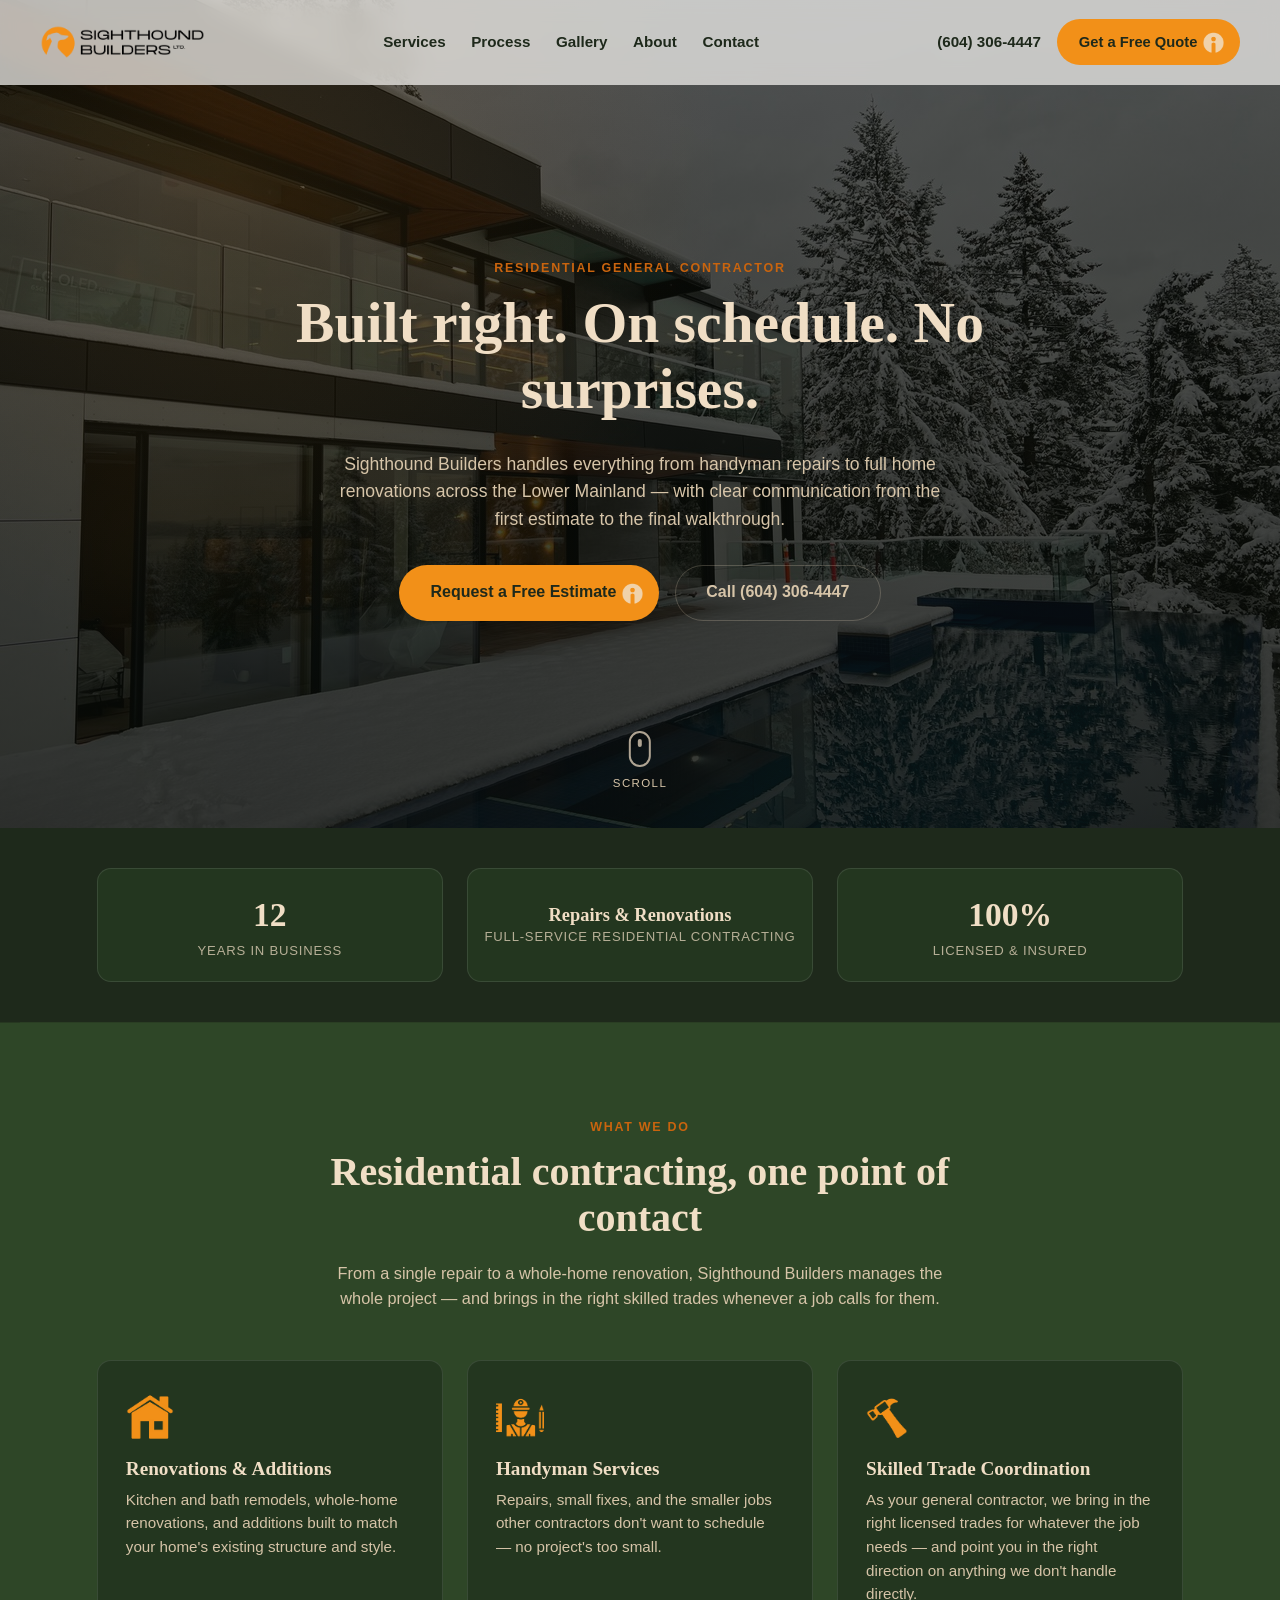
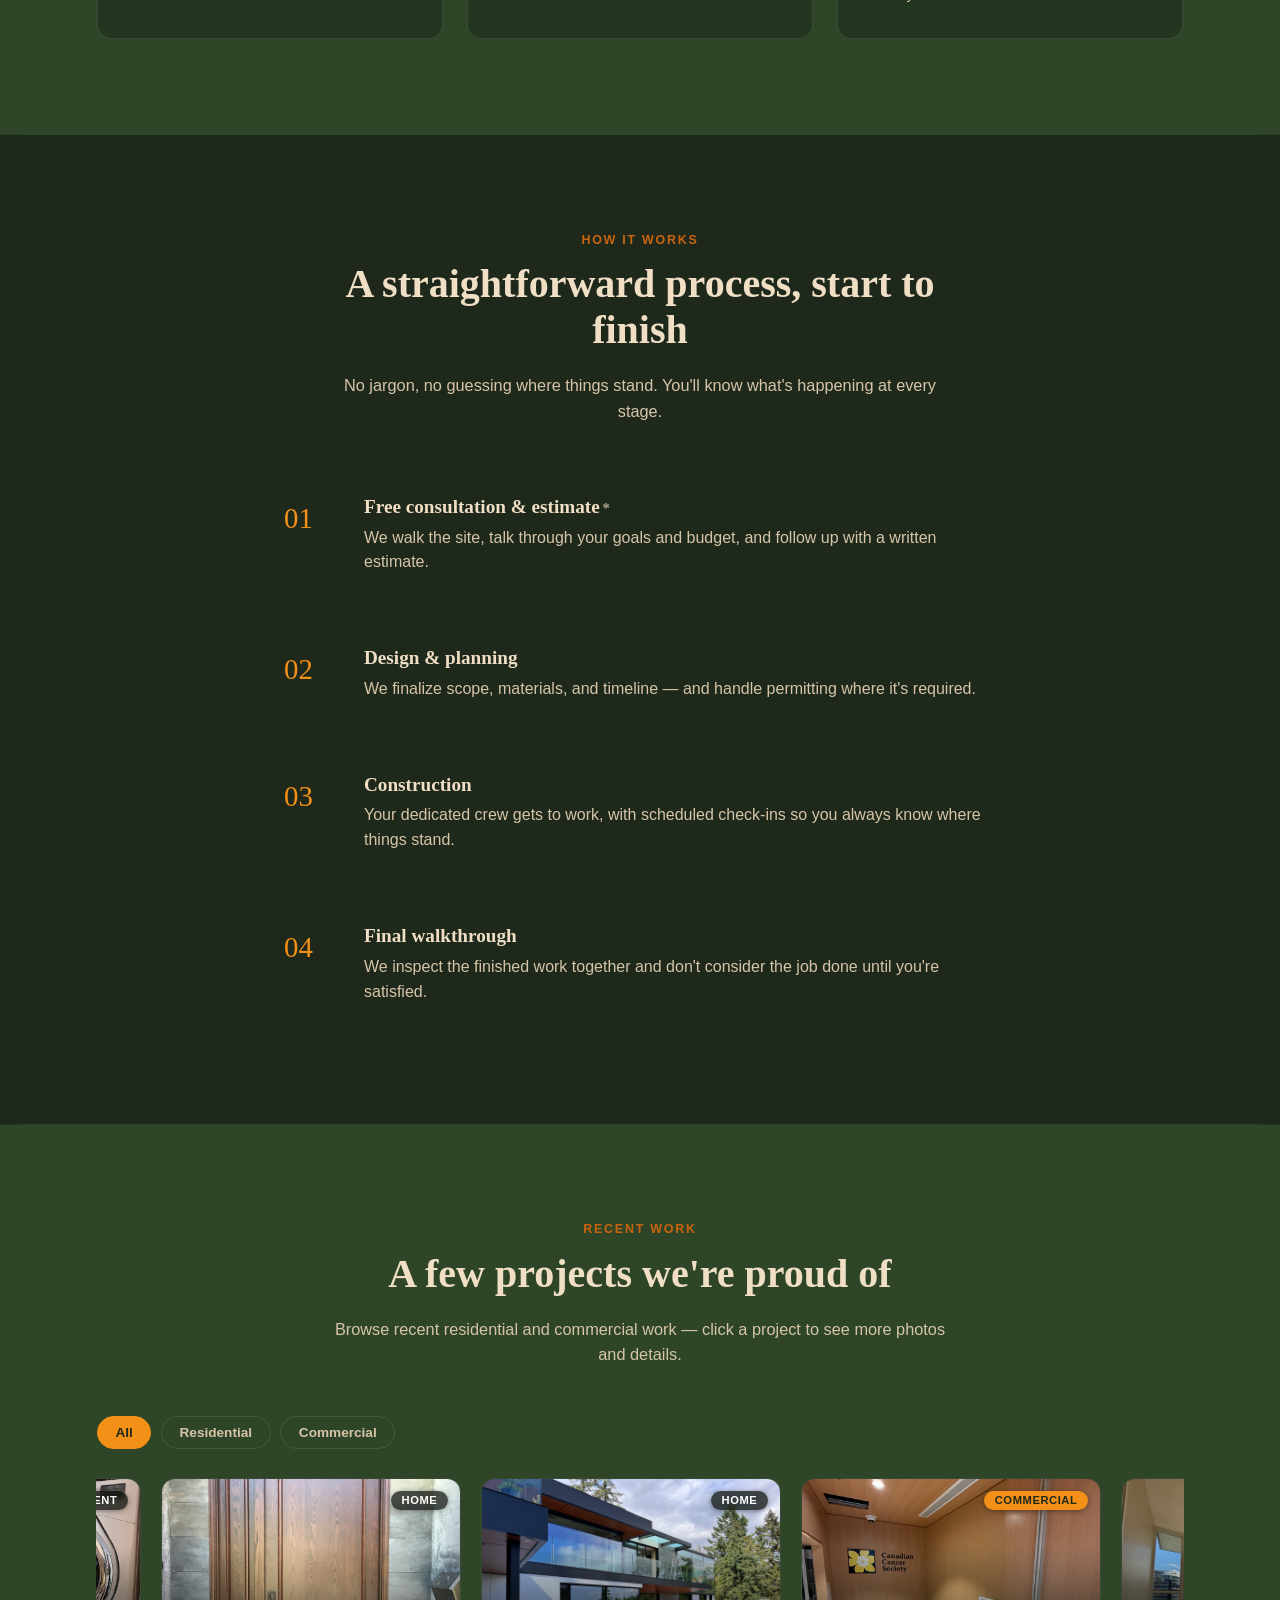
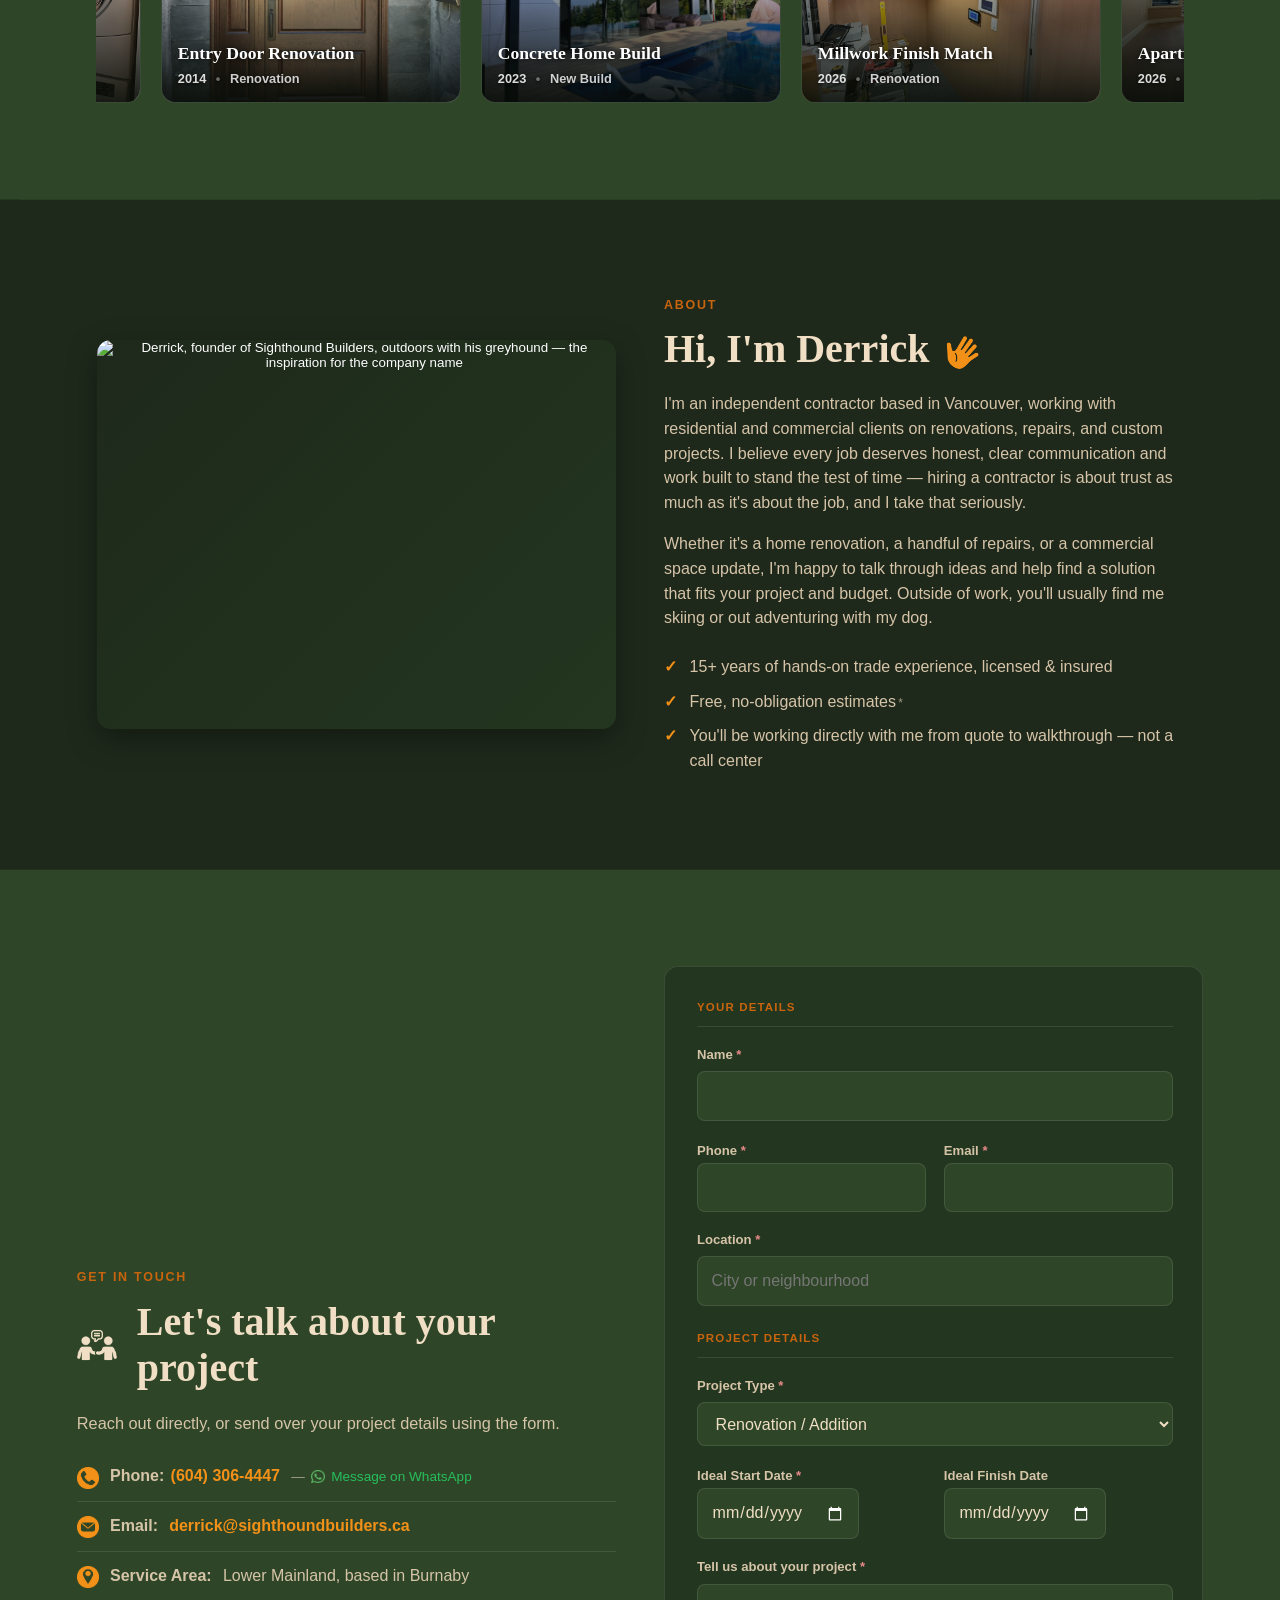
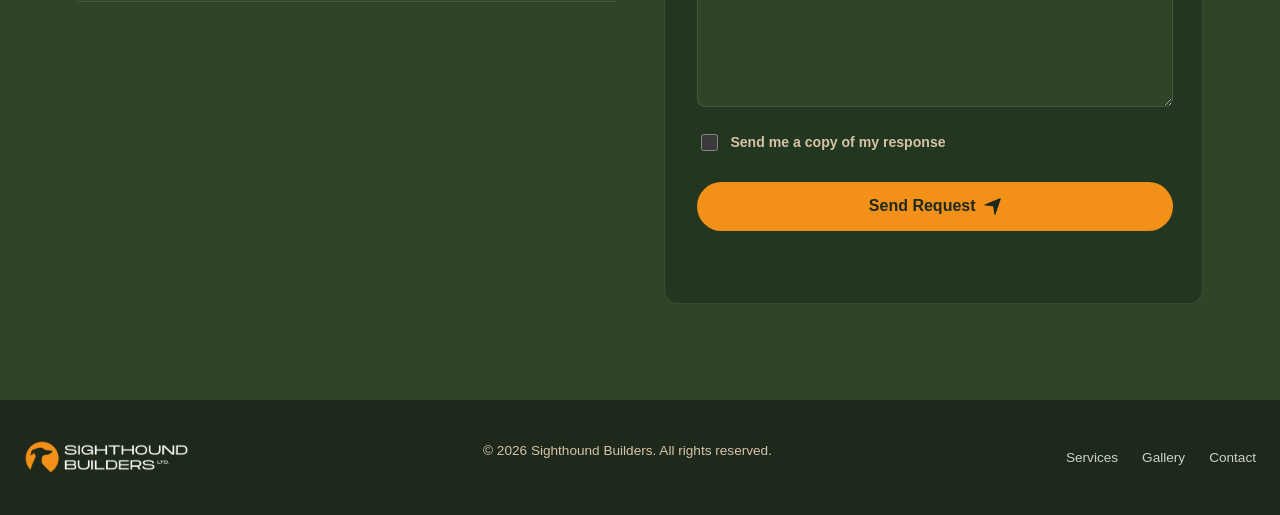
==== index.html @ fe6ef717 "Alternate section background shades so adjacent sections read distinctly --surface-alt was an exact " ====
<!DOCTYPE html>
<html lang="en">
<head>
  <meta charset="UTF-8">
  <meta name="viewport" content="width=device-width, initial-scale=1.0, minimum-scale=1.0">
  <title>Sighthound Builders | General Contractor</title>
  <meta name="description" content="Sighthound Builders — general contractor serving the Lower Mainland, based out of Burnaby. Handyman work and renovations done right.">
  <link rel="icon" type="image/png" href="images/logo_placeholder/notext/icon_head_orange_flat.png">

  <meta property="og:type" content="website">
  <meta property="og:url" content="https://sighthoundbuilders.ca/">
  <meta property="og:title" content="Sighthound Builders | General Contractor">
  <meta property="og:description" content="General contractor serving the Lower Mainland, based out of Burnaby. Handyman work and renovations done right.">
  <meta property="og:image" content="https://sighthoundbuilders.ca/images/branding/site-preview.png">
  <meta name="twitter:card" content="summary_large_image">
  <meta name="twitter:title" content="Sighthound Builders | General Contractor">
  <meta name="twitter:description" content="General contractor serving the Lower Mainland, based out of Burnaby. Handyman work and renovations done right.">
  <meta name="twitter:image" content="https://sighthoundbuilders.ca/images/branding/site-preview.png">

  <link rel="stylesheet" href="style.css">
</head>
<body>

  <div id="pageLoader" class="page-loader" role="status" aria-label="Loading">
    <div class="loader-track">
      <img class="loader-gif" src="images/loading/loading_screen.gif" alt="" aria-hidden="true">
    </div>
    <p class="loader-text">Sighthound Builders</p>
    <p class="loader-status">Loading...</p>
  </div>

  <div id="progressBar" class="progress-bar"></div>

  <header id="siteHeader" class="site-header">
    <div class="header-inner">
      <a href="#top" class="brand">
        <img class="brand-logo brand-logo-light" src="images/logo_placeholder/textvariations/cropped/alpha_light_orange_widetext.png" alt="Sighthound Builders" width="3340" height="688">
        <img class="brand-logo brand-logo-dark" src="images/logo_placeholder/textvariations/cropped/alpha_dark_orange_widetext.png" alt="Sighthound Builders" width="3340" height="688" aria-hidden="true">
      </a>

      <nav class="main-nav" id="mainNav">
        <a href="#services">Services</a>
        <a href="#process">Process</a>
        <a href="#gallery">Gallery</a>
        <a href="#about">About</a>
        <a href="#contact">Contact</a>
      </nav>

      <div class="header-actions">
        <a href="tel:+16043064447" class="header-phone">(604) 306-4447</a>
        <span class="btn-with-note">
          <a href="#contact" class="btn btn-primary" data-open-contact-form>Get a Free Quote</a>
          <span class="disclaimer">
            <button type="button" class="disclaimer-trigger" aria-label="Quote disclaimer: Projects over $10,000 will have a $150 quotation charge, applied toward the project upon client approval."><img src="images/icons/regular/white_asterix.png" alt="" class="disclaimer-icon"></button>
            <span class="disclaimer-tip" role="tooltip" aria-hidden="true">Projects over $10,000 will have a $150 quotation charge, applied toward the project upon client approval.</span>
          </span>
        </span>
        <button id="navToggle" class="nav-toggle" aria-label="Toggle menu" aria-expanded="false">
          <span></span><span></span><span></span>
        </button>
      </div>
    </div>
  </header>

  <main id="top">

    <section class="hero">
      <div class="hero-bg" aria-hidden="true"></div>
      <div class="hero-slideshow" id="heroSlideshow" aria-hidden="true">
        <img class="hero-slide" src="images/projects/2023/bayridge/IMG_3006.jpeg" alt="" loading="eager">
        <img class="hero-slide" src="images/projects/2026/Beatty/IMG_1039.jpeg" alt="" loading="lazy">
        <img class="hero-slide" src="images/projects/2026/Pokey Okey/IMG_1111.jpeg" alt="" loading="lazy">
        <img class="hero-slide" src="images/projects/2023/bayridge/IMG_5372.jpeg" alt="" loading="lazy">
        <img class="hero-slide" src="images/projects/2026/Beatty/IMG_1041.jpeg" alt="" loading="lazy">
        <img class="hero-slide" src="images/projects/2023/bayridge/IMG_5371.jpeg" alt="" loading="lazy">
        <img class="hero-slide" src="images/projects/2023/bayridge/IMG_5375.jpeg" alt="" loading="lazy">
      </div>
      <div class="hero-overlay" aria-hidden="true"></div>
      <div class="hero-content-wrap">
        <div class="hero-inner reveal">
          <p class="eyebrow">Residential General Contractor</p>
          <h1>Built right. On schedule. No surprises.</h1>
          <p class="hero-sub">
            Sighthound Builders handles everything from handyman repairs to full home renovations
            across the Lower Mainland — with clear communication from the first estimate to the final walkthrough.
          </p>
          <div class="hero-ctas">
            <span class="btn-with-note">
              <a href="#contact" class="btn btn-primary btn-lg" data-open-contact-form>Request a Free Estimate</a>
              <span class="disclaimer">
                <button type="button" class="disclaimer-trigger" aria-label="Quote disclaimer: Projects over $10,000 will have a $150 quotation charge, applied toward the project upon client approval."><img src="images/icons/regular/white_asterix.png" alt="" class="disclaimer-icon"></button>
                <span class="disclaimer-tip" role="tooltip" aria-hidden="true">Projects over $10,000 will have a $150 quotation charge, applied toward the project upon client approval.</span>
              </span>
            </span>
            <a href="tel:+16043064447" class="btn btn-ghost btn-lg">Call (604) 306-4447</a>
          </div>
        </div>
        <div class="scroll-cue" aria-hidden="true">
          <span class="scroll-cue-mouse"></span>
          <span class="scroll-cue-finger"><img src="images/icons/regular/white_pointer.png" alt=""></span>
          <p>Scroll</p>
        </div>
      </div>
    </section>

    <section class="trust-bar reveal">
      <div class="trust-item">
        <strong class="stat-number" data-count="12">0</strong>
        <span>Years in Business</span>
      </div>
      <div class="trust-item">
        <strong class="stat-text">Repairs &amp; Renovations</strong>
        <span>Full-Service Residential Contracting</span>
      </div>
      <div class="trust-item">
        <strong><span class="stat-number" data-count="100">0</span>%</strong>
        <span>Licensed &amp; Insured</span>
      </div>
    </section>

    <section id="services" class="services section-band">
      <div class="section-heading">
        <p class="eyebrow">What We Do</p>
        <h2>Residential contracting, one point of contact</h2>
        <p class="section-sub">From a single repair to a whole-home renovation, Sighthound Builders manages the whole project — and brings in the right skilled trades whenever a job calls for them.</p>
      </div>

      <div class="services-scroll-wrap">
        <button type="button" class="gallery-nav gallery-nav-prev" id="servicesPrev" aria-label="Previous service">&#8249;</button>
        <div class="services-scroll" id="servicesScroll">
          <div class="services-grid" id="servicesGrid">
            <article class="service-card reveal">
              <div class="service-icon" aria-hidden="true">
                <img src="images/icons/regular/orange_house.png" alt="">
              </div>
              <h3>Renovations &amp; Additions</h3>
              <p>Kitchen and bath remodels, whole-home renovations, and additions built to match your home's existing structure and style.</p>
            </article>

            <article class="service-card reveal">
              <div class="service-icon" aria-hidden="true">
                <img src="images/icons/regular/orange_builder.png" alt="">
              </div>
              <h3>Handyman Services</h3>
              <p>Repairs, small fixes, and the smaller jobs other contractors don't want to schedule — no project's too small.</p>
            </article>

            <article class="service-card reveal">
              <div class="service-icon" aria-hidden="true">
                <img src="images/icons/regular/orange_hammer.png" alt="">
              </div>
              <h3>Skilled Trade Coordination</h3>
              <p>As your general contractor, we bring in the right licensed trades for whatever the job needs — and point you in the right direction on anything we don't handle directly.</p>
            </article>
          </div>
        </div>
        <button type="button" class="gallery-nav gallery-nav-next" id="servicesNext" aria-label="Next service">&#8250;</button>
      </div>
    </section>

    <section id="process" class="process">
      <div class="section-heading">
        <p class="eyebrow">How It Works</p>
        <h2>A straightforward process, start to finish</h2>
        <p class="section-sub">No jargon, no guessing where things stand. You'll know what's happening at every stage.</p>
      </div>

      <ol class="process-steps">
        <li class="process-step reveal">
          <span class="step-number">01</span>
          <div>
            <h3>Free consultation &amp; estimate<span class="disclaimer"><button type="button" class="disclaimer-trigger" aria-label="Quote disclaimer: Projects over $10,000 will have a $150 quotation charge, applied toward the project upon client approval.">*</button><span class="disclaimer-tip" role="tooltip" aria-hidden="true">Projects over $10,000 will have a $150 quotation charge, applied toward the project upon client approval.</span></span></h3>
            <p>We walk the site, talk through your goals and budget, and follow up with a written estimate.</p>
          </div>
        </li>
        <li class="process-step reveal">
          <span class="step-number">02</span>
          <div>
            <h3>Design &amp; planning</h3>
            <p>We finalize scope, materials, and timeline — and handle permitting where it's required.</p>
          </div>
        </li>
        <li class="process-step reveal">
          <span class="step-number">03</span>
          <div>
            <h3>Construction</h3>
            <p>Your dedicated crew gets to work, with scheduled check-ins so you always know where things stand.</p>
          </div>
        </li>
        <li class="process-step reveal">
          <span class="step-number">04</span>
          <div>
            <h3>Final walkthrough</h3>
            <p>We inspect the finished work together and don't consider the job done until you're satisfied.</p>
          </div>
        </li>
      </ol>
    </section>

    <section id="gallery" class="gallery section-band">
      <div class="section-heading">
        <p class="eyebrow">Recent Work</p>
        <h2>A few projects we're proud of</h2>
        <p class="section-sub">Browse recent residential and commercial work — click a project to see more photos and details.</p>
      </div>

      <div class="gallery-filters" id="galleryFilters" role="group" aria-label="Filter projects">
        <button type="button" class="filter-btn active" data-filter="all">All</button>
        <button type="button" class="filter-btn" data-filter="residential">Residential</button>
        <button type="button" class="filter-btn" data-filter="commercial">Commercial</button>
      </div>

      <div class="gallery-scroll-wrap">
        <button type="button" class="gallery-nav gallery-nav-prev" id="galleryPrev" aria-label="Previous project">&#8249;</button>
        <div class="gallery-scroll" id="galleryScroll">
          <div class="gallery-track" id="galleryGrid"></div>
        </div>
        <button type="button" class="gallery-nav gallery-nav-next" id="galleryNext" aria-label="Next project">&#8250;</button>
      </div>
      <div class="gallery-thumbs" id="galleryThumbs" hidden></div>
    </section>

    <div class="project-modal" id="projectModal" aria-hidden="true">
      <div class="project-modal-overlay" id="projectModalOverlay"></div>
      <div class="project-modal-dialog" role="dialog" aria-modal="true" aria-labelledby="projectModalTitle">
        <button type="button" class="project-modal-close" id="projectModalClose" aria-label="Close">&times;</button>

        <div class="project-modal-carousel">
          <button type="button" class="carousel-arrow carousel-prev" id="carouselPrev" aria-label="Previous photo">&#8249;</button>
          <div class="project-modal-slide" id="projectModalSlide"></div>
          <button type="button" class="carousel-arrow carousel-next" id="carouselNext" aria-label="Next photo">&#8250;</button>
          <span class="carousel-counter" id="carouselCounter"></span>
        </div>

        <div class="project-modal-body">
          <div class="project-modal-heading">
            <h3 id="projectModalTitle"></h3>
            <span class="project-modal-year" id="projectModalYear"></span>
            <span class="project-modal-scope" id="projectModalScope"></span>
            <span class="project-badge" id="projectModalBadge"></span>
          </div>
          <div class="project-modal-desc" id="projectModalDesc"></div>
        </div>
      </div>
    </div>

    <section id="about" class="about">
      <div class="about-media reveal">
        <button type="button" class="about-media-flip" id="aboutFlip" aria-label="Click to flip the photo">
          <span class="about-media-face about-media-front">
            <img src="images/about_me/aboutme_02.jpg" alt="Derrick, founder of Sighthound Builders, outdoors with his greyhound — the inspiration for the company name">
          </span>
          <span class="about-media-face about-media-back">
            <img src="images/about_me/aboutme_01.jpg" alt="Derrick's greyhound resting his head on the couch, the inspiration for the company name">
          </span>
        </button>
      </div>
      <div class="about-copy reveal">
        <p class="eyebrow">About</p>
        <h2>Hi, I'm Derrick <span class="wave-icon" aria-hidden="true">
          <img src="images/icons/regular/orange_wave.png" alt="" class="wave-hand">
          <img src="images/icons/regular/orange_wavelines.png" alt="" class="wave-lines">
        </span></h2>
        <p>
          I'm an independent contractor based in Vancouver, working with residential and commercial
          clients on renovations, repairs, and custom projects. I believe every job deserves honest,
          clear communication and work built to stand the test of time — hiring a contractor is about
          trust as much as it's about the job, and I take that seriously.
        </p>
        <p>
          Whether it's a home renovation, a handful of repairs, or a commercial space update, I'm happy
          to talk through ideas and help find a solution that fits your project and budget. Outside of
          work, you'll usually find me skiing or out adventuring with my dog.
        </p>
        <ul class="about-list">
          <li>15+ years of hands-on trade experience, licensed &amp; insured</li>
          <li>Free, no-obligation estimates<span class="disclaimer"><button type="button" class="disclaimer-trigger" aria-label="Quote disclaimer: Projects over $10,000 will have a $150 quotation charge, applied toward the project upon client approval.">*</button><span class="disclaimer-tip" role="tooltip" aria-hidden="true">Projects over $10,000 will have a $150 quotation charge, applied toward the project upon client approval.</span></span></li>
          <li>You'll be working directly with me from quote to walkthrough — not a call center</li>
        </ul>
      </div>
    </section>

    <section id="contact" class="contact section-band">
      <div class="contact-info reveal">
        <p class="eyebrow">Get In Touch</p>
        <h2 class="heading-with-icon"><img src="images/icons/regular/white_peoplechat.png" alt="">Let's talk about your project</h2>
        <p class="section-sub">Reach out directly, or send over your project details using the form.</p>

        <ul class="contact-details">
          <li>
            <img class="contact-icon" src="images/icons/regular/orange_phone.png" alt="">
            <span class="contact-detail-content">
              <span class="contact-phone-line"><strong>Phone:</strong> <a href="tel:+16043064447">(604) 306-4447</a></span>
              <a href="https://wa.me/16043064447" target="_blank" rel="noopener" class="whatsapp-link"><span class="whatsapp-sep">—</span> <img src="images/icons/regular/green_whatsapp.png" alt="" class="whatsapp-icon">Message on WhatsApp</a>
            </span>
          </li>
          <li>
            <img class="contact-icon" src="images/icons/regular/orange_email.png" alt="">
            <span class="contact-detail-content"><strong>Email:</strong> <a href="mailto:derrick@sighthoundbuilders.ca">derrick@sighthoundbuilders.ca</a></span>
          </li>
          <li>
            <img class="contact-icon" src="images/icons/regular/orange_location.png" alt="">
            <span class="contact-detail-content"><strong>Service Area:</strong> Lower Mainland, based in Burnaby</span>
          </li>
        </ul>

        <button type="button" class="btn btn-primary contact-form-toggle" id="contactFormToggle" aria-expanded="false" aria-controls="contactFormPanel">
          Request a Quote <span class="contact-form-toggle-icon" aria-hidden="true">&#8250;</span>
        </button>
      </div>

      <!--
        TODO before launch: this posts to a placeholder Formspree endpoint.
        1. Sign up at formspree.io using derrick@sighthoundbuilders.ca
        2. Create a form, copy the ID from the URL Formspree gives you
           (looks like https://formspree.io/f/abcdwxyz)
        3. Replace YOUR_FORM_ID in the action attribute below with it
        Every submission's subject is tagged "[WEB QUOTE REQUEST]" — in
        Gmail: Settings > Filters and Blocked Addresses > Create a new
        filter > Subject contains [WEB QUOTE REQUEST] > apply a label
        (and optionally skip the inbox) to keep these organized separately.
      -->
      <div class="contact-form-panel" id="contactFormPanel">
      <div class="contact-form-panel-inner">
      <form class="contact-form" id="quoteForm" action="https://formspree.io/f/YOUR_FORM_ID" method="POST">
        <input type="hidden" name="_subject" id="formSubject" value="[WEB QUOTE REQUEST] New quote request">
        <input type="hidden" name="_replyto" id="formReplyTo">
        <input type="hidden" name="_cc" id="formCc">
        <input type="hidden" name="referenceId" id="formReferenceId">
        <input type="hidden" name="source" value="sighthound-website">

        <div class="form-section">
          <p class="form-section-title">Your Details</p>
          <div class="form-row">
            <label for="name">Name <span class="required-mark" aria-hidden="true">*</span></label>
            <input type="text" id="name" name="name" required autocomplete="name">
          </div>
          <div class="form-row form-row-split">
            <div>
              <label for="phone">Phone <span class="required-mark" aria-hidden="true">*</span></label>
              <input type="tel" id="phone" name="phone" required autocomplete="tel">
            </div>
            <div>
              <label for="email">Email <span class="required-mark" aria-hidden="true">*</span></label>
              <input type="email" id="email" name="email" required autocomplete="email">
            </div>
          </div>
          <div class="form-row">
            <label for="location">Location <span class="required-mark" aria-hidden="true">*</span></label>
            <input type="text" id="location" name="location" placeholder="City or neighbourhood" required autocomplete="address-level2">
          </div>
        </div>

        <div class="form-section">
          <p class="form-section-title">Project Details</p>
          <div class="form-row">
            <label for="projectType">Project Type <span class="required-mark" aria-hidden="true">*</span></label>
            <select id="projectType" name="projectType" required>
              <option>Renovation / Addition</option>
              <option>Kitchen / Bath Remodel</option>
              <option>Handyman / Repair</option>
              <option>Other</option>
            </select>
          </div>
          <div class="form-row form-row-split">
            <div>
              <label for="startDate">Ideal Start Date <span class="required-mark" aria-hidden="true">*</span></label>
              <input type="date" id="startDate" name="startDate" required>
            </div>
            <div>
              <label for="finishDate">Ideal Finish Date</label>
              <input type="date" id="finishDate" name="finishDate">
            </div>
          </div>
          <div class="form-row">
            <label for="message">Tell us about your project <span class="required-mark" aria-hidden="true">*</span></label>
            <textarea id="message" name="message" rows="4" required></textarea>
          </div>
        </div>

        <label class="form-checkbox">
          <input type="checkbox" id="sendCopy" name="sendCopy">
          <span>Send me a copy of my response</span>
        </label>

        <button type="submit" class="btn btn-primary btn-lg form-submit">Send Request <img src="images/icons/regular/darkgreen_send.png" alt="" class="btn-icon"></button>
        <p class="form-status" id="formStatus" role="status" aria-live="polite"></p>
      </form>
      </div>
      </div>
    </section>

  </main>

  <footer class="site-footer">
    <div class="footer-inner">
      <div class="footer-brand">
        <img class="brand-logo" src="images/logo_placeholder/textvariations/cropped/alpha_dark_orange_widetext.png" alt="Sighthound Builders" width="3340" height="688">
      </div>
      <p>&copy; <span id="year"></span> Sighthound Builders. All rights reserved.</p>
      <div class="footer-links">
        <a href="#services">Services</a>
        <a href="#gallery">Gallery</a>
        <a href="#contact">Contact</a>
      </div>
    </div>
  </footer>

  <button id="backToTop" class="back-to-top" aria-label="Back to top">↑</button>

  <script src="projects-data.js"></script>
  <script src="script.js"></script>
</body>
</html>
---- style.css ----
:root {
  color-scheme: dark;

  --bg: #1E291B;
  --surface: #23361F;
  --surface-alt: #2E4627;
  --ink: #F0DEC5;
  --ink-soft: #D6C4A8;
  --ink-faint: rgba(240, 222, 197, 0.72);
  --line: rgba(255, 255, 255, 0.1);

  --navy: #23361F;
  --navy-deep: #1E291B;
  --amber: #F29018;
  --amber-deep: #c9640e;
  --green: #614729;
  --green-deep: #3d270f;

  --radius: 14px;
  --radius-sm: 8px;
  --shadow-sm: 0 1px 2px rgba(0, 0, 0, 0.35);
  --shadow-md: 0 10px 30px rgba(0, 0, 0, 0.35);
  --shadow-lg: 0 24px 56px rgba(0, 0, 0, 0.35);

  --ease: cubic-bezier(0.22, 1, 0.36, 1);
  --header-h: 84px;

  font-size: 16px;
}

* { box-sizing: border-box; }

html {
  scroll-behavior: smooth;
  overflow-x: hidden;
}

body {
  margin: 0;
  font-family: "Segoe UI", -apple-system, BlinkMacSystemFont, Roboto, Helvetica, Arial, sans-serif;
  color: var(--ink);
  background: var(--bg);
  line-height: 1.55;
  overflow-x: hidden;
}

h1, h2, h3 {
  font-family: "Georgia", "Iowan Old Style", "Times New Roman", serif;
  line-height: 1.15;
  margin: 0 0 0.5em;
  color: var(--ink);
}

h1 { font-size: clamp(2.2rem, 5vw, 3.6rem); }
h2 { font-size: clamp(1.7rem, 3.4vw, 2.5rem); }
h3 { font-size: 1.2rem; margin-bottom: 0.4em; }

.heading-with-icon {
  display: flex;
  align-items: center;
  gap: 0.5em;
}

.heading-with-icon img {
  width: 1em;
  height: 1em;
  flex-shrink: 0;
}

p { margin: 0 0 1em; color: var(--ink-soft); }

a { color: inherit; text-decoration: none; }

ul, ol { margin: 0; padding: 0; list-style: none; }

img { max-width: 100%; display: block; }

section {
  padding: clamp(3.5rem, 8vw, 6rem) clamp(1.5rem, 6vw, 5rem);
  max-width: 1240px;
  margin: 0 auto;
}

.section-band {
  background: var(--surface-alt);
  box-shadow: 0 0 0 100vmax var(--surface-alt);
  clip-path: inset(0 -100vmax);
}

.eyebrow {
  text-transform: uppercase;
  letter-spacing: 0.14em;
  font-size: 0.78rem;
  font-weight: 700;
  color: var(--amber-deep);
  margin: 0 0 0.9em;
}

/* ---------- Scroll progress bar ---------- */
.progress-bar {
  position: fixed;
  top: 0;
  left: 0;
  height: 3px;
  width: 0%;
  background: linear-gradient(90deg, var(--amber), var(--amber-deep));
  z-index: 1000;
  transition: width 0.1s linear;
}

/* ---------- Page loader ---------- */
html.is-loading { overflow: hidden; }

.page-loader {
  position: fixed;
  inset: 0;
  z-index: 3000;
  display: flex;
  flex-direction: column;
  align-items: center;
  justify-content: center;
  gap: 1.25rem;
  background: var(--bg);
  opacity: 1;
  visibility: visible;
  transition: opacity 0.5s var(--ease), visibility 0.5s var(--ease);
}

.page-loader.is-hidden {
  opacity: 0;
  visibility: hidden;
  pointer-events: none;
}

.loader-track {
  width: min(70vw, 360px);
  position: relative;
}

.loader-gif {
  display: block;
  width: 100%;
  height: auto;
}

.loader-text {
  margin: 0;
  color: rgba(255, 255, 255, 0.75);
  text-transform: uppercase;
  letter-spacing: 0.18em;
  font-size: 0.85rem;
  font-weight: 700;
}

.loader-status {
  margin: -0.75rem 0 0;
  color: var(--amber);
  text-transform: uppercase;
  letter-spacing: 0.14em;
  font-size: 0.7rem;
  font-weight: 700;
}

@media (prefers-reduced-motion: reduce) {
  .loader-gif {
    display: none;
  }
}

/* ---------- Header ---------- */
.site-header {
  position: fixed;
  top: 0;
  left: 0;
  right: 0;
  z-index: 900;
  background: rgba(247, 246, 243, 0.72);
  backdrop-filter: blur(10px) saturate(140%);
  -webkit-backdrop-filter: blur(10px) saturate(140%);
  border-bottom: 1px solid transparent;
  transition: background 0.35s var(--ease), border-color 0.35s var(--ease), box-shadow 0.35s var(--ease);
}

.site-header.scrolled {
  background: rgba(30, 41, 27, 0.94);
  border-bottom-color: rgba(255, 255, 255, 0.08);
}

.site-header.scrolled .header-phone {
  color: var(--ink);
}

.site-header.scrolled .nav-toggle span {
  background: var(--ink);
}

.header-inner {
  position: relative;
  margin: 0 auto;
  padding: 0 clamp(1.25rem, 4vw, 2.5rem);
  height: var(--header-h);
  display: flex;
  align-items: center;
  justify-content: space-between;
  gap: 1.5rem;
  transition: height 0.35s var(--ease);
}

.site-header.scrolled .header-inner {
  height: 64px;
}

.brand {
  display: flex;
  align-items: center;
  flex-shrink: 0;
}

.brand-logo {
  display: block;
  height: 34px;
  width: auto;
}

/* The header bar itself is light by default and turns dark on scroll
   (see .site-header.scrolled), so the wordmark swaps to match. */
.brand-logo-dark { display: none; }
.site-header.scrolled .brand-logo-light { display: none; }
.site-header.scrolled .brand-logo-dark { display: block; }

.main-nav {
  display: flex;
  gap: clamp(1rem, 2vw, 2rem);
  flex-wrap: wrap;
}

.main-nav a {
  font-size: 0.95rem;
  font-weight: 600;
  color: var(--ink-soft);
  padding: 0.4rem 0;
  position: relative;
}

.main-nav a::after {
  content: "";
  position: absolute;
  left: 0;
  bottom: -2px;
  width: 0;
  height: 2px;
  background: var(--amber);
  transition: width 0.25s var(--ease);
}

.main-nav a:hover { color: var(--amber); }
.main-nav a:hover::after { width: 100%; }

/* Inline desktop nav sits directly on the frosted (light) header bar when
   not scrolled — needs dark text there. Once scrolled (or on the mobile
   dropdown, which always has a dark panel) the default light text applies. */
@media (min-width: 901px) {
  .site-header:not(.scrolled) .main-nav a { color: var(--navy-deep); }
  .site-header:not(.scrolled) .main-nav a:hover { color: var(--amber-deep); }
}

.header-actions {
  display: flex;
  align-items: center;
  gap: 1rem;
}

.header-phone {
  font-weight: 700;
  font-size: 0.95rem;
  color: var(--navy-deep);
  white-space: nowrap;
}

.nav-toggle {
  display: none;
  flex-direction: column;
  justify-content: center;
  gap: 5px;
  width: 40px;
  height: 40px;
  background: none;
  border: none;
  cursor: pointer;
}

.nav-toggle span {
  display: block;
  height: 2px;
  background: var(--navy-deep);
  border-radius: 2px;
  transition: transform 0.3s var(--ease), opacity 0.3s var(--ease);
}

.nav-toggle.open span:nth-child(1) {
  transform: translateY(7px) rotate(45deg);
}

.nav-toggle.open span:nth-child(2) {
  opacity: 0;
}

.nav-toggle.open span:nth-child(3) {
  transform: translateY(-7px) rotate(-45deg);
}

/* ---------- Buttons ---------- */
.btn {
  display: inline-flex;
  align-items: center;
  justify-content: center;
  gap: 0.5rem;
  padding: 0.65rem 1.3rem;
  border-radius: 999px;
  font-weight: 700;
  font-size: 0.92rem;
  border: 1.5px solid transparent;
  cursor: pointer;
  transition: transform 0.25s var(--ease), box-shadow 0.25s var(--ease), background 0.25s var(--ease), color 0.25s var(--ease);
  white-space: nowrap;
}

.btn-primary {
  background: var(--amber);
  color: var(--navy-deep);
}

.btn-icon {
  width: 1.1em;
  height: 1.1em;
  flex-shrink: 0;
}

.btn-primary:hover {
  background: var(--amber-deep);
  transform: translateY(-2px);
  box-shadow: var(--shadow-md);
}

.btn-ghost {
  background: transparent;
  border-color: rgba(240, 222, 197, 0.22);
  color: var(--ink-soft);
}

.btn-ghost:hover {
  border-color: var(--amber);
  color: var(--amber);
  transform: translateY(-2px);
}

.btn-lg { padding: 0.9rem 1.9rem; font-size: 1rem; }

/* ---------- Disclaimer tooltip ---------- */
/* Groups a CTA button with its disclaimer note. The note is an info-icon
   badge sitting inside the button's own bounds (not nested inside the <a> —
   buttons can't validly nest inside links, so it's a sibling positioned on
   top of reserved padding instead). */
.btn-with-note {
  position: relative;
  display: inline-flex;
  align-items: center;
}

.btn-with-note .btn {
  padding-right: 2.6rem;
}

.btn-with-note .disclaimer {
  position: absolute;
  top: 50%;
  right: 1rem;
  transform: translateY(-50%);
  z-index: 2;
}

.btn-with-note .disclaimer-trigger {
  width: 1.3rem;
  height: 1.3rem;
  padding: 0;
  border: none;
  background: none;
  opacity: 0.85;
  transition: opacity 0.2s var(--ease), transform 0.2s var(--ease);
}

.btn-with-note .disclaimer-trigger:hover,
.btn-with-note .disclaimer-trigger:focus-visible {
  opacity: 1;
  transform: scale(1.1);
}

.disclaimer-icon {
  display: block;
  width: 100%;
  height: 100%;
}

.disclaimer {
  position: relative;
  display: inline-flex;
  align-items: flex-start;
}

.disclaimer-trigger {
  background: none;
  border: none;
  padding: 0.15em 0.2em;
  margin: 0;
  font: inherit;
  font-size: 0.75em;
  line-height: 1;
  color: inherit;
  opacity: 0.7;
  cursor: help;
  -webkit-tap-highlight-color: transparent;
}

.disclaimer-trigger:hover,
.disclaimer-trigger:focus-visible {
  opacity: 1;
}

.disclaimer-tip {
  position: absolute;
  bottom: calc(100% + 0.6rem);
  left: 50%;
  transform: translateX(-50%) translateY(4px);
  width: max-content;
  max-width: min(240px, calc(100vw - 2rem));
  background: var(--navy-deep);
  color: var(--ink);
  font-family: "Segoe UI", -apple-system, BlinkMacSystemFont, Roboto, Helvetica, Arial, sans-serif;
  font-size: 0.78rem;
  font-weight: 400;
  line-height: 1.4;
  text-align: left;
  text-transform: none;
  letter-spacing: normal;
  padding: 0.6rem 0.75rem;
  border-radius: var(--radius-sm);
  box-shadow: var(--shadow-md);
  opacity: 0;
  visibility: hidden;
  pointer-events: none;
  transition: opacity 0.2s var(--ease), transform 0.2s var(--ease);
  z-index: 50;
}

.disclaimer-tip::after {
  content: "";
  position: absolute;
  top: 100%;
  left: 50%;
  transform: translateX(-50%);
  border: 6px solid transparent;
  border-top-color: var(--navy-deep);
}

/* Button-attached tooltips: their trigger always sits near the button's
   right-inside edge, which is often close to the viewport edge (full-width
   mobile buttons, header CTA) — right-anchor instead of centering so the
   tip can never overflow off-screen regardless of where the button sits. */
.btn-with-note .disclaimer-tip {
  left: auto;
  right: -0.5rem;
}

.btn-with-note .disclaimer-tip::after {
  left: auto;
  right: 1.1rem;
  transform: none;
}

.btn-with-note .disclaimer-trigger:hover + .disclaimer-tip,
.btn-with-note .disclaimer-trigger:focus + .disclaimer-tip {
  transform: translateY(0);
}

/* The header sits at the very top of the page with no room above it —
   flip its tip to open downward instead of upward. */
.header-actions .disclaimer-tip {
  top: calc(100% + 0.6rem);
  bottom: auto;
  transform: translateY(-4px);
}

.header-actions .disclaimer-tip::after {
  top: auto;
  bottom: 100%;
  border-top-color: transparent;
  border-bottom-color: var(--navy-deep);
}

.header-actions .disclaimer-trigger:hover + .disclaimer-tip,
.header-actions .disclaimer-trigger:focus + .disclaimer-tip {
  transform: translateY(0);
}

/* Shown on mouse hover (desktop) and on focus — tapping the button focuses it
   on both iOS and Android, so this also covers touch without extra JS. */
.disclaimer-trigger:hover + .disclaimer-tip,
.disclaimer-trigger:focus + .disclaimer-tip {
  opacity: 1;
  visibility: visible;
  transform: translateX(-50%) translateY(0);
  pointer-events: auto;
}

/* ---------- Hero ---------- */
.hero {
  position: relative;
  min-height: 92vh;
  display: flex;
  align-items: center;
  justify-content: center;
  text-align: center;
  padding: calc(var(--header-h) + 2rem) 1.5rem 4rem;
  overflow: hidden;
  max-width: none;
}

.hero-bg {
  position: absolute;
  inset: 0;
  background:
    radial-gradient(circle at 18% 20%, rgba(242, 144, 24, 0.18), transparent 35%),
    radial-gradient(circle at 82% 78%, rgba(97, 71, 41, 0.12), transparent 45%),
    linear-gradient(180deg, var(--bg) 0%, var(--bg) 100%);
  z-index: -4;
}

.hero-bg::after {
  content: "";
  position: absolute;
  inset: 0;
  background-image:
    linear-gradient(rgba(30, 41, 27, 0.06) 1px, transparent 1px),
    linear-gradient(90deg, rgba(30, 41, 27, 0.06) 1px, transparent 1px);
  background-size: 56px 56px;
  mask-image: radial-gradient(ellipse 80% 60% at 50% 40%, black 40%, transparent 90%);
  z-index: -3;
}

.hero-slideshow {
  position: absolute;
  inset: 0;
  z-index: -2;
}

.hero-slide {
  position: absolute;
  inset: 0;
  width: 100%;
  height: 100%;
  object-fit: cover;
  opacity: 0;
  transition: opacity 1.8s var(--ease);
}

.hero-slide.is-active {
  opacity: 1;
}

/* The bayridge "Concrete Home Build" photo (first/default slide) has the
   house weighted toward the top of the frame — default center cropping
   pushes too much of it out on wide desktop viewports in favor of the pool. */
#heroSlideshow .hero-slide:first-child {
  object-position: center 25%;
}

.hero-overlay {
  position: absolute;
  inset: 0;
  z-index: -1;
  background:
    radial-gradient(circle at 18% 20%, rgba(242, 144, 24, 0.1), transparent 40%),
    linear-gradient(180deg, rgba(8, 11, 7, 0.68) 0%, rgba(8, 11, 7, 0.82) 100%);
}

.hero-inner { max-width: 780px; }

.hero-sub {
  font-size: 1.1rem;
  max-width: 620px;
  margin: 0 auto 2rem;
  color: var(--ink-soft);
}

.hero-ctas {
  display: flex;
  gap: 1rem;
  justify-content: center;
  flex-wrap: wrap;
}

.scroll-cue {
  position: absolute;
  bottom: 2.2rem;
  left: 50%;
  transform: translateX(-50%);
  display: flex;
  flex-direction: column;
  align-items: center;
  gap: 0.5rem;
  color: var(--ink-faint);
}

.scroll-cue-mouse {
  display: block;
  width: 22px;
  height: 36px;
  border: 2px solid var(--ink-faint);
  border-radius: 12px;
  position: relative;
}

.scroll-cue-mouse::before {
  content: "";
  position: absolute;
  top: 6px;
  left: 50%;
  width: 4px;
  height: 8px;
  background: var(--ink-faint);
  border-radius: 2px;
  transform: translateX(-50%);
  animation: scrollDot 1.8s ease-in-out infinite;
}

/* Touch equivalent of the mouse-scroll cue. */
.scroll-cue-finger {
  display: none;
  width: 20px;
  height: 30px;
  position: relative;
}

.scroll-cue-finger img {
  position: absolute;
  inset: 0;
  width: 100%;
  height: 100%;
  object-fit: contain;
  animation: fingerSwipe 1.8s ease-in-out infinite;
}

.scroll-cue p {
  font-size: 0.72rem;
  text-transform: uppercase;
  letter-spacing: 0.12em;
  margin: 0;
}

@keyframes scrollDot {
  0% { opacity: 1; top: 6px; }
  70% { opacity: 0; top: 18px; }
  100% { opacity: 0; top: 6px; }
}

@keyframes fingerSwipe {
  0% { opacity: 1; transform: translateY(0); }
  70% { opacity: 0; transform: translateY(14px); }
  100% { opacity: 0; transform: translateY(0); }
}

/* ---------- Trust bar ---------- */
.trust-bar {
  max-width: 1240px;
  margin: 0 auto;
  display: grid;
  grid-template-columns: repeat(3, 1fr);
  gap: 1.5rem;
  padding: 2.5rem clamp(1.5rem, 6vw, 5rem);
}

.trust-item {
  display: flex;
  flex-direction: column;
  align-items: center;
  justify-content: center;
  text-align: center;
  padding: 1.25rem 1rem;
  background: var(--surface);
  border: 1px solid var(--line);
  border-radius: var(--radius);
}

.trust-item strong {
  display: block;
  font-family: "Georgia", serif;
  font-size: 2.1rem;
  color: var(--ink);
}

.trust-item .stat-text {
  font-size: 1.15rem;
  line-height: 1.25;
}

.trust-item > span {
  font-size: 0.82rem;
  color: var(--ink-faint);
  text-transform: uppercase;
  letter-spacing: 0.06em;
}

/* ---------- Section heading ---------- */
.section-heading {
  max-width: 620px;
  margin: 0 auto 3rem;
  text-align: center;
}

.section-heading .eyebrow { display: block; }

.section-sub { font-size: 1.02rem; }

/* ---------- Services ---------- */
.services-grid {
  display: grid;
  grid-template-columns: repeat(auto-fit, minmax(260px, 1fr));
  gap: 1.5rem;
}

.service-card {
  background: var(--surface);
  border: 1px solid var(--line);
  border-radius: var(--radius);
  padding: 2rem 1.75rem;
  transition: transform 0.35s var(--ease), box-shadow 0.35s var(--ease), border-color 0.35s var(--ease);
}

.service-card:hover {
  transform: translateY(-6px);
  box-shadow: var(--shadow-md);
  border-color: rgba(226, 134, 31, 0.4);
}

.service-card:nth-child(even):hover {
  border-color: rgba(63, 141, 91, 0.4);
}

.service-icon {
  width: 48px;
  height: 48px;
  margin-bottom: 1.1rem;
}

.service-icon img {
  width: 100%;
  height: 100%;
  object-fit: contain;
}

.service-card p { margin: 0; font-size: 0.95rem; }

/* ---------- Process ---------- */
.process-steps {
  display: grid;
  gap: 1.5rem;
  max-width: 760px;
  margin: 0 auto;
}

.process-step {
  display: flex;
  gap: 1.5rem;
  align-items: flex-start;
  padding: 1.5rem;
  border-radius: var(--radius);
  transition: background 0.3s var(--ease);
}

.process-step:hover {
  background: var(--surface);
}

.step-number {
  font-family: "Georgia", serif;
  font-size: 1.8rem;
  color: var(--amber);
  flex-shrink: 0;
  width: 56px;
}

.process-step p { margin: 0; }

/* ---------- Gallery ---------- */
.gallery-filters {
  display: flex;
  flex-wrap: wrap;
  gap: 0.6rem;
  margin-bottom: 1.75rem;
}

.filter-btn {
  padding: 0.5rem 1.1rem;
  border-radius: 999px;
  border: 1.5px solid var(--line);
  background: transparent;
  color: var(--ink-soft);
  font-weight: 700;
  font-size: 0.85rem;
  cursor: pointer;
  transition: border-color 0.25s var(--ease), color 0.25s var(--ease), background 0.25s var(--ease);
}

.filter-btn:hover {
  border-color: var(--amber);
  color: var(--amber);
}

.filter-btn.active {
  background: var(--amber);
  border-color: var(--amber);
  color: var(--navy-deep);
}

.gallery-scroll-wrap,
.services-scroll-wrap {
  position: relative;
}

.gallery-nav {
  display: none;
  position: absolute;
  top: 50%;
  transform: translateY(-50%);
  z-index: 2;
  width: 38px;
  height: 38px;
  border-radius: 50%;
  border: none;
  background: rgba(10, 14, 9, 0.6);
  color: #fff;
  font-size: 1.4rem;
  line-height: 1;
  cursor: pointer;
  place-items: center;
  transition: background 0.25s var(--ease), opacity 0.25s var(--ease);
}

.gallery-nav:hover {
  background: var(--amber-deep);
}

.gallery-nav:disabled {
  opacity: 0.35;
  cursor: default;
  background: rgba(10, 14, 9, 0.6);
}

.gallery-nav-prev { left: -0.25rem; }
.gallery-nav-next { right: -0.25rem; }

.gallery-nav[hidden] { display: none; }

.gallery-scroll {
  overflow-x: auto;
  overflow-y: hidden;
  scrollbar-width: none;
  -ms-overflow-style: none;
  cursor: grab;
  user-select: none;
  margin: 0 -1px; /* room for card focus rings without clipping */
  padding: 1px;
  transition: opacity 0.22s var(--ease), transform 0.22s var(--ease);
}

.gallery-scroll.is-fading,
.gallery-thumbs.is-fading {
  opacity: 0;
  transform: translateY(6px);
}

.gallery-scroll::-webkit-scrollbar { display: none; }

.gallery-scroll.is-dragging {
  cursor: grabbing;
  scroll-snap-type: none;
}

.gallery-scroll.is-static {
  cursor: default;
}

.gallery-track {
  display: flex;
  gap: 1.25rem;
  width: max-content;
}

.project-card {
  position: relative;
  flex: 0 0 clamp(230px, 26vw, 300px);
  width: clamp(230px, 26vw, 300px);
  aspect-ratio: 4 / 3;
  border-radius: var(--radius);
  overflow: hidden;
  border: 1px solid var(--line);
  cursor: pointer;
  background: var(--surface);
  transition: transform 0.35s var(--ease), box-shadow 0.35s var(--ease);
  padding: 0;
  display: block;
  text-align: left;
}

.project-card:hover,
.project-card:focus-visible {
  transform: translateY(-4px);
  box-shadow: var(--shadow-md);
}

.project-card-img {
  position: absolute;
  inset: 0;
  width: 100%;
  height: 100%;
  object-fit: cover;
  -webkit-user-drag: none;
  pointer-events: none;
  transition: transform 0.5s var(--ease);
}

.project-card:hover .project-card-img {
  transform: scale(1.06);
}

.project-card-overlay {
  position: absolute;
  inset: 0;
  display: flex;
  flex-direction: column;
  justify-content: flex-end;
  gap: 0.4rem;
  padding: 1rem;
  background: linear-gradient(180deg,
    transparent 0%,
    rgba(8, 12, 7, 0.05) 30%,
    rgba(8, 12, 7, 0.55) 65%,
    rgba(8, 12, 7, 0.92) 100%);
}

.project-card-title {
  color: #fff;
  font-family: "Georgia", serif;
  font-size: 1.1rem;
  font-weight: 700;
  text-shadow: 0 1px 4px rgba(0, 0, 0, 0.65);
}

.project-card-meta {
  display: flex;
  align-items: center;
  flex-wrap: wrap;
  gap: 0.6rem;
}

.project-card-year {
  color: rgba(255, 255, 255, 0.85);
  font-size: 0.8rem;
  font-weight: 600;
  text-shadow: 0 1px 3px rgba(0, 0, 0, 0.65);
}

.project-card-year::after {
  content: '•';
  margin-left: 0.6rem;
  color: rgba(255, 255, 255, 0.4);
}

.project-card-scope {
  color: rgba(255, 255, 255, 0.8);
  font-size: 0.8rem;
  font-weight: 600;
  text-shadow: 0 1px 3px rgba(0, 0, 0, 0.65);
}

.project-badge {
  display: inline-block;
  padding: 0.22rem 0.65rem;
  border-radius: 999px;
  font-size: 0.7rem;
  font-weight: 700;
  text-transform: uppercase;
  letter-spacing: 0.05em;
}

.project-badge-residential {
  background: rgba(240, 222, 197, 0.16);
  color: var(--ink);
}

.project-badge-commercial {
  background: var(--amber);
  color: var(--navy-deep);
}

/* Sits directly on the photo, so it needs a contrast backing of its own
   rather than relying on the bottom gradient. */
.project-card-badge {
  position: absolute;
  top: 0.75rem;
  right: 0.75rem;
  z-index: 2;
  box-shadow: 0 1px 5px rgba(0, 0, 0, 0.4);
}

.project-card-badge.project-badge-residential {
  background: rgba(10, 14, 9, 0.72);
  color: #fff;
  backdrop-filter: blur(2px);
}

.gallery-empty {
  color: var(--ink-faint);
  font-size: 0.9rem;
}

/* ---------- Project modal ---------- */
html.modal-open { overflow: hidden; }

.project-modal {
  position: fixed;
  inset: 0;
  z-index: 2000;
  display: flex;
  align-items: center;
  justify-content: center;
  padding: 1.5rem;
  opacity: 0;
  visibility: hidden;
  transition: opacity 0.3s var(--ease), visibility 0.3s var(--ease);
}

.project-modal.is-open {
  opacity: 1;
  visibility: visible;
}

.project-modal-overlay {
  position: absolute;
  inset: 0;
  background: rgba(10, 14, 9, 0.82);
}

.project-modal-dialog {
  position: relative;
  z-index: 1;
  background: var(--surface);
  border-radius: var(--radius);
  box-shadow: var(--shadow-lg);
  max-width: 780px;
  width: 100%;
  max-height: 90vh;
  overflow-y: auto;
  transform: translateY(16px) scale(0.98);
  transition: transform 0.3s var(--ease);
}

.project-modal.is-open .project-modal-dialog {
  transform: translateY(0) scale(1);
}

.project-modal-close {
  position: absolute;
  top: 0.75rem;
  right: 0.75rem;
  z-index: 2;
  width: 38px;
  height: 38px;
  border-radius: 50%;
  border: none;
  background: rgba(10, 14, 9, 0.55);
  color: #fff;
  font-size: 1.4rem;
  line-height: 1;
  cursor: pointer;
  display: grid;
  place-items: center;
  transition: background 0.25s var(--ease);
}

.project-modal-close:hover {
  background: var(--amber-deep);
}

.project-modal-carousel {
  position: relative;
  aspect-ratio: 16 / 10;
  background: var(--navy-deep);
  border-radius: var(--radius) var(--radius) 0 0;
  overflow: hidden;
}

.project-modal-slide {
  width: 100%;
  height: 100%;
}

.project-modal-image {
  width: 100%;
  height: 100%;
  object-fit: contain;
  background: var(--navy-deep);
}

/* Tap/click to zoom, drag to pan, wheel or pinch to adjust further —
   touch-action: none hands the gesture fully to our own pointer handling
   instead of letting the browser scroll or double-tap-zoom the page. */
.project-modal-image,
.before-after-slide img {
  cursor: zoom-in;
  touch-action: none;
}

.project-modal-image.is-zoomed,
.before-after-slide img.is-zoomed {
  cursor: grab;
}

.before-after-slide {
  display: flex;
  width: 100%;
  height: 100%;
}

.before-after-slide figure {
  position: relative;
  flex: 1 1 50%;
  height: 100%;
  margin: 0;
  overflow: hidden;
}

.before-after-slide figure:first-child {
  border-right: 2px solid var(--navy-deep);
}

.before-after-slide img {
  width: 100%;
  height: 100%;
  object-fit: cover;
  display: block;
}

.before-after-slide figcaption {
  position: absolute;
  top: 0.6rem;
  left: 0.6rem;
  background: rgba(10, 14, 9, 0.65);
  color: #fff;
  font-size: 0.72rem;
  font-weight: 700;
  text-transform: uppercase;
  letter-spacing: 0.05em;
  padding: 0.25rem 0.6rem;
  border-radius: 999px;
  pointer-events: none;
}

.carousel-arrow {
  position: absolute;
  top: 50%;
  transform: translateY(-50%);
  width: 42px;
  height: 42px;
  border-radius: 50%;
  border: none;
  background: rgba(10, 14, 9, 0.55);
  color: #fff;
  font-size: 1.6rem;
  line-height: 1;
  cursor: pointer;
  display: grid;
  place-items: center;
  transition: background 0.25s var(--ease);
}

.carousel-arrow:hover {
  background: var(--amber-deep);
}

.carousel-prev { left: 0.75rem; }
.carousel-next { right: 0.75rem; }

.carousel-arrow[hidden],
.carousel-counter[hidden] {
  display: none;
}

.carousel-counter {
  position: absolute;
  bottom: 0.75rem;
  right: 0.9rem;
  background: rgba(10, 14, 9, 0.55);
  color: #fff;
  font-size: 0.78rem;
  font-weight: 700;
  padding: 0.25rem 0.6rem;
  border-radius: 999px;
}

.project-modal-body {
  padding: 1.5rem 1.75rem 1.75rem;
}

.project-modal-heading {
  display: flex;
  flex-wrap: wrap;
  align-items: center;
  gap: 0.65rem;
  margin-bottom: 0.9rem;
}

.project-modal-heading h3 {
  margin: 0;
  font-size: 1.4rem;
  flex-basis: 100%;
}

.project-modal-year {
  color: var(--ink-faint);
  font-weight: 600;
  font-size: 0.9rem;
}

.project-modal-year::after {
  content: '•';
  margin-left: 0.65rem;
  color: var(--ink-faint);
}

.project-modal-scope {
  color: var(--ink-soft);
  font-weight: 600;
  font-size: 0.9rem;
}

.project-modal-desc p {
  color: var(--ink-soft);
  margin: 0 0 0.9em;
}

.project-modal-desc p:last-child {
  margin-bottom: 0;
}

@media (max-width: 900px) {
  .header-inner {
    flex-wrap: wrap;
    align-items: center;
    min-height: 72px;
  }

  .main-nav {
    position: absolute;
    top: 100%;
    left: 0;
    right: 0;
    background: rgba(30, 41, 27, 0.96);
    border-bottom: 1px solid rgba(255, 255, 255, 0.08);
    display: none;
    flex-direction: column;
    gap: 0;
    padding: 1rem 1.5rem 1.25rem;
    box-shadow: var(--shadow-sm);
  }

  .main-nav.open {
    display: flex;
  }

  .main-nav a {
    padding: 0.75rem 0;
    width: 100%;
    border-top: 1px solid transparent;
  }

  .main-nav a + a {
    border-top-color: var(--line);
  }

  .header-phone,
  .btn-with-note {
    flex: 1 1 auto;
    min-width: 0;
  }

  .btn-with-note .btn {
    flex: 1 1 auto;
    min-width: 0;
  }

  .btn {
    justify-content: center;
  }

  .nav-toggle {
    display: flex;
  }

  .site-header {
    position: sticky;
    background: rgba(255, 255, 255, 0.95);
    backdrop-filter: blur(10px);
  }

  .hero {
    padding-top: calc(var(--header-h) + 1.5rem);
    min-height: 70vh;
  }

  .hero-inner {
    padding: 0 1rem;
  }

  .hero-sub {
    font-size: 1rem;
    margin-bottom: 1.5rem;
  }

  .services-grid,
  .gallery-track,
  .about {
    gap: 1rem;
  }

  .about {
    grid-template-columns: 1fr;
    gap: 1.5rem;
  }

  .form-row-split {
    grid-template-columns: 1fr;
  }

  section {
    padding: clamp(2.5rem, 8vw, 4rem) 1.25rem;
  }

  .trust-bar {
    grid-template-columns: 1fr;
  }
}

@media (max-width: 600px) {
  .before-after-slide {
    flex-direction: column;
  }

  .before-after-slide figure:first-child {
    border-right: none;
    border-bottom: 2px solid var(--navy-deep);
  }

  /* The 16:10 aspect-ratio (tuned for a wide desktop dialog) made photos
     cramped on a narrow phone screen — especially the before/after split,
     stacked into two short slivers. Give the carousel real height instead. */
  .project-modal {
    padding: 0.75rem;
  }

  .project-modal-carousel {
    aspect-ratio: auto;
    height: 58vh;
  }

  .header-inner {
    padding: 0 1rem;
  }

  .brand-logo {
    height: 26px;
  }

  .hero {
    padding-top: calc(var(--header-h) + 1rem);
  }

  .hero-inner {
    max-width: 100%;
  }

  .hero-ctas {
    flex-direction: column;
  }

  .btn-lg {
    width: 100%;
  }

  .about-media,
  .project-card,
  .service-card,
  .contact-form {
    border-radius: 1rem;
  }

  .section-heading {
    margin-bottom: 2rem;
  }
}

/* ---------- About ---------- */
.about {
  display: grid;
  grid-template-columns: 1fr 1fr;
  gap: 3rem;
  align-items: center;
}

.about-media {
  aspect-ratio: 4 / 3;
  border-radius: var(--radius);
  background: linear-gradient(135deg, var(--navy-deep), var(--navy));
  overflow: hidden;
  box-shadow: var(--shadow-md);
  perspective: 1200px;
}

/* Easter egg: click flips from Derrick's photo to his greyhound's. */
.about-media-flip {
  display: block;
  position: relative;
  width: 100%;
  height: 100%;
  padding: 0;
  border: none;
  background: none;
  cursor: pointer;
  transform-style: preserve-3d;
  transition: transform 0.7s var(--ease);
}

.about-media-flip.flipped {
  transform: rotateY(180deg);
}

.about-media-face {
  position: absolute;
  inset: 0;
  backface-visibility: hidden;
  -webkit-backface-visibility: hidden;
}

.about-media-back {
  transform: rotateY(180deg);
}

.about-media img {
  width: 100%;
  height: 100%;
  object-fit: cover;
  object-position: center bottom;
}

.about-media-back img {
  object-position: center 38%;
}

.wave-icon {
  position: relative;
  display: inline-flex;
  vertical-align: middle;
  margin-left: 0.15em;
  opacity: 0;
  transform: translateY(14px);
  transition: opacity 0.6s var(--ease), transform 0.6s var(--ease);
}

.wave-icon.is-visible {
  opacity: 1;
  transform: translateY(0);
}

.wave-hand {
  width: 0.85em;
  height: 0.85em;
  /* Pivot bottom-left-ish (like a wrist), inset slightly from the edge
     rather than flush to the corner. */
  transform-origin: 30% 80%;
}

.wave-icon.is-visible .wave-hand {
  /* Plays once per appearance — removing/re-adding is-visible (scrolling
     away and back) is what re-triggers it, not a repeating loop. */
  animation: waveHand 2.2s ease-in-out;
  animation-delay: 0.3s;
}

.wave-lines {
  position: absolute;
  left: 90%;
  top: 45%;
  width: 0.85em;
  height: 0.85em;
  transform: translateY(-50%) translateX(-6px) scale(0.5);
  opacity: 0;
}

.wave-icon.is-visible .wave-lines {
  /* Pops out once and holds still — no bounce/settle after. */
  animation: waveLinesPop 0.5s ease-out forwards;
  animation-delay: 0.3s;
}

@keyframes waveHand {
  0%, 100% { transform: rotate(0deg); }
  18%, 53% { transform: rotate(16deg); }
  36%, 71% { transform: rotate(-10deg); }
}

@keyframes waveLinesPop {
  0% { opacity: 0; transform: translateY(-50%) translateX(-6px) scale(0.5); }
  100% { opacity: 1; transform: translateY(-50%) translateX(0) scale(1); }
}

.about-list { margin-top: 1.5rem; display: grid; gap: 0.6rem; }

.about-list li {
  padding-left: 1.6rem;
  position: relative;
  color: var(--ink-soft);
}

.about-list li::before {
  content: "✓";
  position: absolute;
  left: 0;
  color: var(--amber);
  font-weight: 700;
}

/* ---------- Contact ---------- */
.contact {
  max-width: 640px;
  margin: 0 auto;
}

.contact-form-toggle {
  margin-top: 1.75rem;
}

.contact-form-toggle-icon {
  display: inline-block;
  transition: transform 0.3s var(--ease);
}

.contact-form-toggle[aria-expanded="true"] .contact-form-toggle-icon {
  transform: rotate(90deg);
}

/* Height is set to a measured pixel value by JS before animating (see
   setContactFormOpen in script.js) rather than using max-height with a
   guessed cap, or the grid-template-rows 0fr/1fr trick — the latter
   doesn't reliably animate on some mobile browsers. */
.contact-form-panel {
  height: 0;
  overflow: hidden;
  margin-top: 1.75rem;
  transition: height 0.45s var(--ease);
}

/* Desktop has room for the form to just sit beside the info block instead
   of behind a toggle — the collapse/expand behaviour above is a mobile-only
   space-saving measure (see the matching guard in setContactFormOpen). */
@media (min-width: 901px) {
  .contact {
    max-width: none;
    display: grid;
    grid-template-columns: minmax(0, 1fr) minmax(0, 1fr);
    gap: 3rem;
    align-items: center;
  }

  .contact-form-toggle {
    display: none;
  }

  .contact-form-panel {
    height: auto;
    overflow: visible;
    margin-top: 0;
    transition: none;
  }
}

.contact-details li {
  display: grid;
  grid-template-columns: 22px 1fr;
  align-items: start;
  gap: 0 0.7rem;
  padding: 0.75rem 0;
  border-bottom: 1px solid var(--line);
  color: var(--ink-soft);
}

/* Everything but the icon lives in this single grid cell, so any wrapped
   line stays indented in the text column instead of sliding back under
   the icon. */
.contact-detail-content {
  display: flex;
  flex-wrap: wrap;
  align-items: center;
  gap: 0.5rem 0.7rem;
  min-width: 0;
}

.contact-phone-line {
  display: inline-flex;
  align-items: center;
  gap: 0.4rem;
  white-space: nowrap;
}

.contact-icon {
  width: 22px;
  height: 22px;
  margin-top: 0.15em;
}

.contact-details a {
  color: var(--amber);
  font-weight: 700;
}

.whatsapp-sep {
  color: var(--ink-faint);
}

.contact-details .whatsapp-link {
  display: inline-flex;
  align-items: center;
  gap: 0.4rem;
  color: #25d366;
  font-weight: 400;
  font-size: 0.85rem;
  opacity: 0.85;
  transition: opacity 0.2s var(--ease), transform 0.2s var(--ease);
}

.whatsapp-link:hover,
.whatsapp-link:focus-visible {
  opacity: 1;
  transform: translateY(-1px);
}

.whatsapp-icon {
  width: 1em;
  height: 1em;
  flex-shrink: 0;
}

.contact-form {
  background: var(--surface);
  border: 1px solid var(--line);
  border-radius: var(--radius);
  padding: 2rem;
  display: grid;
  gap: 1.5rem;
}

.form-section {
  display: grid;
  gap: 1.1rem;
}

.form-section-title {
  margin: 0;
  font-size: 0.72rem;
  font-weight: 700;
  text-transform: uppercase;
  letter-spacing: 0.1em;
  color: var(--amber-deep);
  padding-bottom: 0.6rem;
  border-bottom: 1px solid var(--line);
}

.form-row { display: grid; gap: 0.4rem; }

.form-row-split {
  grid-template-columns: 1fr 1fr;
  display: grid;
  gap: 1.1rem;
}

label {
  font-size: 0.82rem;
  font-weight: 700;
  color: var(--ink-soft);
}

.required-mark {
  color: #e88a8a;
}

input, select, textarea {
  font: inherit;
  padding: 0.7rem 0.85rem;
  border-radius: var(--radius-sm);
  border: 1.5px solid var(--line);
  background: var(--surface-alt);
  color: var(--ink);
  transition: border-color 0.25s var(--ease), box-shadow 0.25s var(--ease);
}

input:focus, select:focus, textarea:focus {
  outline: none;
  border-color: var(--amber);
  box-shadow: 0 0 0 3px rgba(242, 144, 24, 0.18);
}

.form-checkbox {
  display: flex;
  align-items: center;
  gap: 0.6rem;
  font-size: 0.88rem;
  font-weight: 600;
  color: var(--ink-soft);
  cursor: pointer;
}

.form-checkbox input {
  width: 1.05rem;
  height: 1.05rem;
  accent-color: var(--amber);
  cursor: pointer;
}

.form-submit { margin-top: 0.25rem; }

.form-status {
  font-size: 0.85rem;
  font-weight: 600;
  margin: 0;
  min-height: 1.2em;
}

.form-status-success { color: #8fd19e; }
.form-status-error { color: #e88a8a; }

/* ---------- Footer ---------- */
.site-footer {
  background: var(--navy-deep);
  color: rgba(255,255,255,0.78);
  padding: 2.5rem 1.5rem;
}

.footer-inner {
  max-width: 1240px;
  margin: 0 auto;
  display: flex;
  flex-wrap: wrap;
  align-items: center;
  justify-content: space-between;
  gap: 1rem;
  font-size: 0.85rem;
}

.footer-brand {
  display: flex;
  align-items: center;
  gap: 0.6rem;
  color: white;
  font-weight: 700;
}

.footer-links { display: flex; gap: 1.5rem; }
.footer-links a:hover { color: white; }

/* ---------- Back to top ---------- */
.back-to-top {
  position: fixed;
  right: 1.5rem;
  bottom: 1.5rem;
  width: 46px;
  height: 46px;
  border-radius: 50%;
  border: none;
  background: var(--navy-deep);
  color: white;
  font-size: 1.2rem;
  cursor: pointer;
  box-shadow: var(--shadow-md);
  opacity: 0;
  transform: translateY(12px);
  pointer-events: none;
  transition: opacity 0.3s var(--ease), transform 0.3s var(--ease), background 0.3s var(--ease);
  z-index: 800;
}

.back-to-top.visible {
  opacity: 1;
  transform: translateY(0);
  pointer-events: auto;
}

.back-to-top:hover { background: var(--amber-deep); }

/* ---------- Scroll reveal ---------- */
.reveal {
  opacity: 0;
  transform: translateY(16px);
  transition: opacity 0.4s var(--ease), transform 0.4s var(--ease);
}

.reveal.is-visible {
  opacity: 1;
  transform: translateY(0);
}

.services-grid .reveal:nth-child(2) { transition-delay: 0.08s; }
.services-grid .reveal:nth-child(3) { transition-delay: 0.16s; }
.services-grid .reveal:nth-child(4) { transition-delay: 0.24s; }
.services-grid .reveal:nth-child(5) { transition-delay: 0.32s; }
.services-grid .reveal:nth-child(6) { transition-delay: 0.4s; }

@media (prefers-reduced-motion: reduce) {
  html { scroll-behavior: auto; }
  .reveal { opacity: 1; transform: none; transition: none; }
  .scroll-cue-mouse::before,
  .scroll-cue-finger img { animation: none; }
  .wave-icon { transition: opacity 0.3s linear; transform: none; }
  .wave-icon.is-visible .wave-hand,
  .wave-icon.is-visible .wave-lines { animation: none; }
  .wave-lines { opacity: 0; }
  .about-media-flip { transition: none; }
}

/* ---------- Responsive ---------- */
@media (max-width: 900px) {
  .about { grid-template-columns: 1fr; }

  /* Let the photo drop between the heading and body copy instead of above
     everything: .about-copy's children join the grid directly so each can
     get its own order, since order can't reach across a nested box. */
  .about-copy { display: contents; }
  .about-copy .eyebrow,
  .about-copy h2 { order: 1; }
  .about-media { order: 2; }
  .about-copy p { order: 3; }
  .about-copy .about-list { order: 4; }

  /* Each of these already gets the grid's 1rem row gap now that they're
     flattened into .about directly (display: contents above) — their own
     margins would stack on top of that gap, doubling up unevenly between
     some elements (eyebrow/heading, the two paragraphs) but not others. */
  .about-copy .eyebrow { margin-bottom: 0; }
  .about-copy h2 { margin-bottom: 0; }
  .about-copy p { margin-bottom: 0; }
  .about-copy .about-list { margin-top: 0; }

  .trust-bar { grid-template-columns: repeat(3, 1fr); }
}

@media (max-width: 780px) {
  .gallery-nav {
    display: grid;
  }

  /* One project fills the viewport at a time, snapping cleanly on native
     swipe as well as the </> buttons — no custom scroll-position JS
     involved, so there's nothing for it to fight and no jitter. */
  .gallery-scroll {
    scroll-snap-type: x mandatory;
  }

  .gallery-track {
    /* The base rule's width:max-content (needed so the desktop marquee's
       tripled content has real intrinsic width) conflicts with a 100%-
       basis child here: a max-content container can't resolve a child's
       percentage against itself, which was collapsing every card down to
       a sliver. Give the track a definite width instead. */
    width: 100%;
    gap: 0;
  }

  .project-card {
    flex-basis: 100%;
    width: 100%;
    scroll-snap-align: start;
  }

  /* Same paging pattern as the project gallery above — one card per
     screen, swipe or </> — minus the thumbnail row, since three fixed
     services don't need a jump-to-any-card index. */
  .services-scroll {
    overflow-x: auto;
    overflow-y: hidden;
    scrollbar-width: none;
    -ms-overflow-style: none;
    scroll-snap-type: x mandatory;
  }

  .services-scroll::-webkit-scrollbar { display: none; }

  .services-grid {
    display: flex;
    gap: 0;
    width: 100%;
  }

  .service-card {
    flex: 0 0 100%;
    width: 100%;
    scroll-snap-align: start;
  }

  .gallery-thumbs {
    display: flex;
    justify-content: center;
    gap: 0.5rem;
    overflow-x: auto;
    margin-top: 1rem;
    padding: 0.25rem;
    transition: opacity 0.22s var(--ease), transform 0.22s var(--ease);
  }

  .gallery-thumb {
    flex: 0 0 auto;
    width: 44px;
    height: 44px;
    padding: 0;
    border: 2px solid transparent;
    border-radius: var(--radius-sm);
    overflow: hidden;
    background: none;
    cursor: pointer;
    opacity: 0.5;
    transition: opacity 0.25s var(--ease), border-color 0.25s var(--ease);
  }

  .gallery-thumb img {
    width: 100%;
    height: 100%;
    object-fit: cover;
  }

  .gallery-thumb.active {
    opacity: 1;
    border-color: var(--amber);
  }

  .gallery-thumbs[hidden] { display: none; }

  .main-nav {
    position: fixed;
    top: var(--header-h);
    left: 0;
    right: 0;
    background: var(--surface);
    border-bottom: 1px solid var(--line);
    flex-direction: column;
    padding: 1rem 1.5rem 1.5rem;
    gap: 0.25rem;
    transform: translateY(-12px);
    opacity: 0;
    pointer-events: none;
    transition: opacity 0.3s var(--ease), transform 0.3s var(--ease);
  }

  .main-nav.open {
    opacity: 1;
    transform: translateY(0);
    pointer-events: auto;
  }

  .main-nav a { padding: 0.7rem 0; border-bottom: 1px solid var(--line); }

  .header-phone { display: none; }
  .header-actions .btn-with-note { display: none; }
  .nav-toggle { display: flex; }

  /* Logo true-centered, toggle pinned to the left — both pulled out of the
     flex row so neither's width can push the other into wrapping. */
  .brand {
    position: absolute;
    left: 50%;
    top: 50%;
    transform: translate(-50%, -50%);
  }

  .nav-toggle {
    position: absolute;
    left: clamp(1rem, 4vw, 1.5rem);
    top: 50%;
    transform: translateY(-50%);
  }

  .brand-logo {
    max-width: 46vw;
    width: auto;
    height: 34px;
  }

  .nav-toggle.open span:nth-child(1) { transform: translateY(7px) rotate(45deg); }
  .nav-toggle.open span:nth-child(2) { opacity: 0; }
  .nav-toggle.open span:nth-child(3) { transform: translateY(-7px) rotate(-45deg); }

  .form-row-split { grid-template-columns: 1fr; }
}

@media (max-width: 560px) {
  .trust-bar { grid-template-columns: 1fr; }
  .hero-ctas { flex-direction: column; width: 100%; }
  .hero-ctas .btn-with-note { width: 100%; }
  .hero-ctas .btn-with-note .btn { flex: 1 1 auto; }
  .hero-ctas .btn-ghost { width: 100%; }

  /* The stacked buttons above take up enough height that a cue pinned to
     the bottom of the hero can overlap the Call button — let it flow in
     normal position below the buttons instead, and swap to a touch cue. */
  .scroll-cue {
    position: static;
    transform: none;
    margin-top: 2rem;
  }

  .scroll-cue-mouse { display: none; }
  .scroll-cue-finger { display: block; }
}
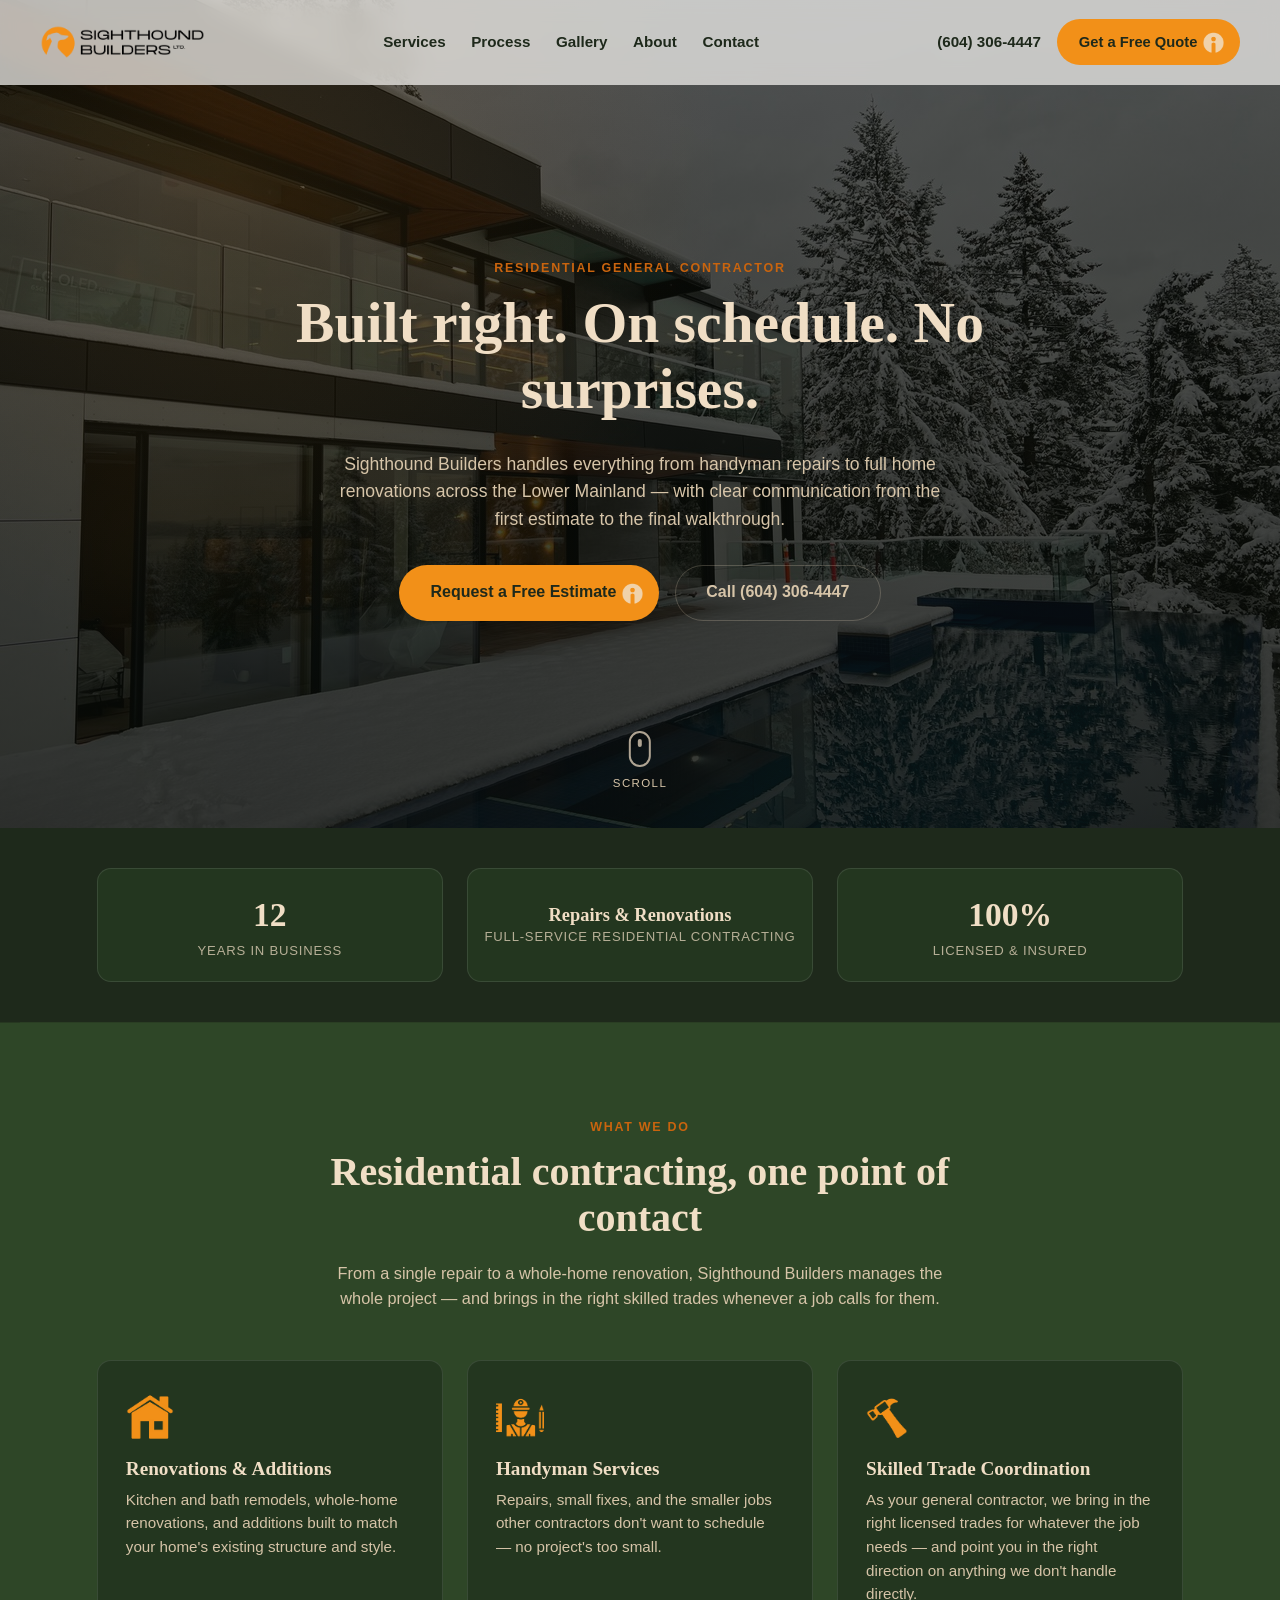
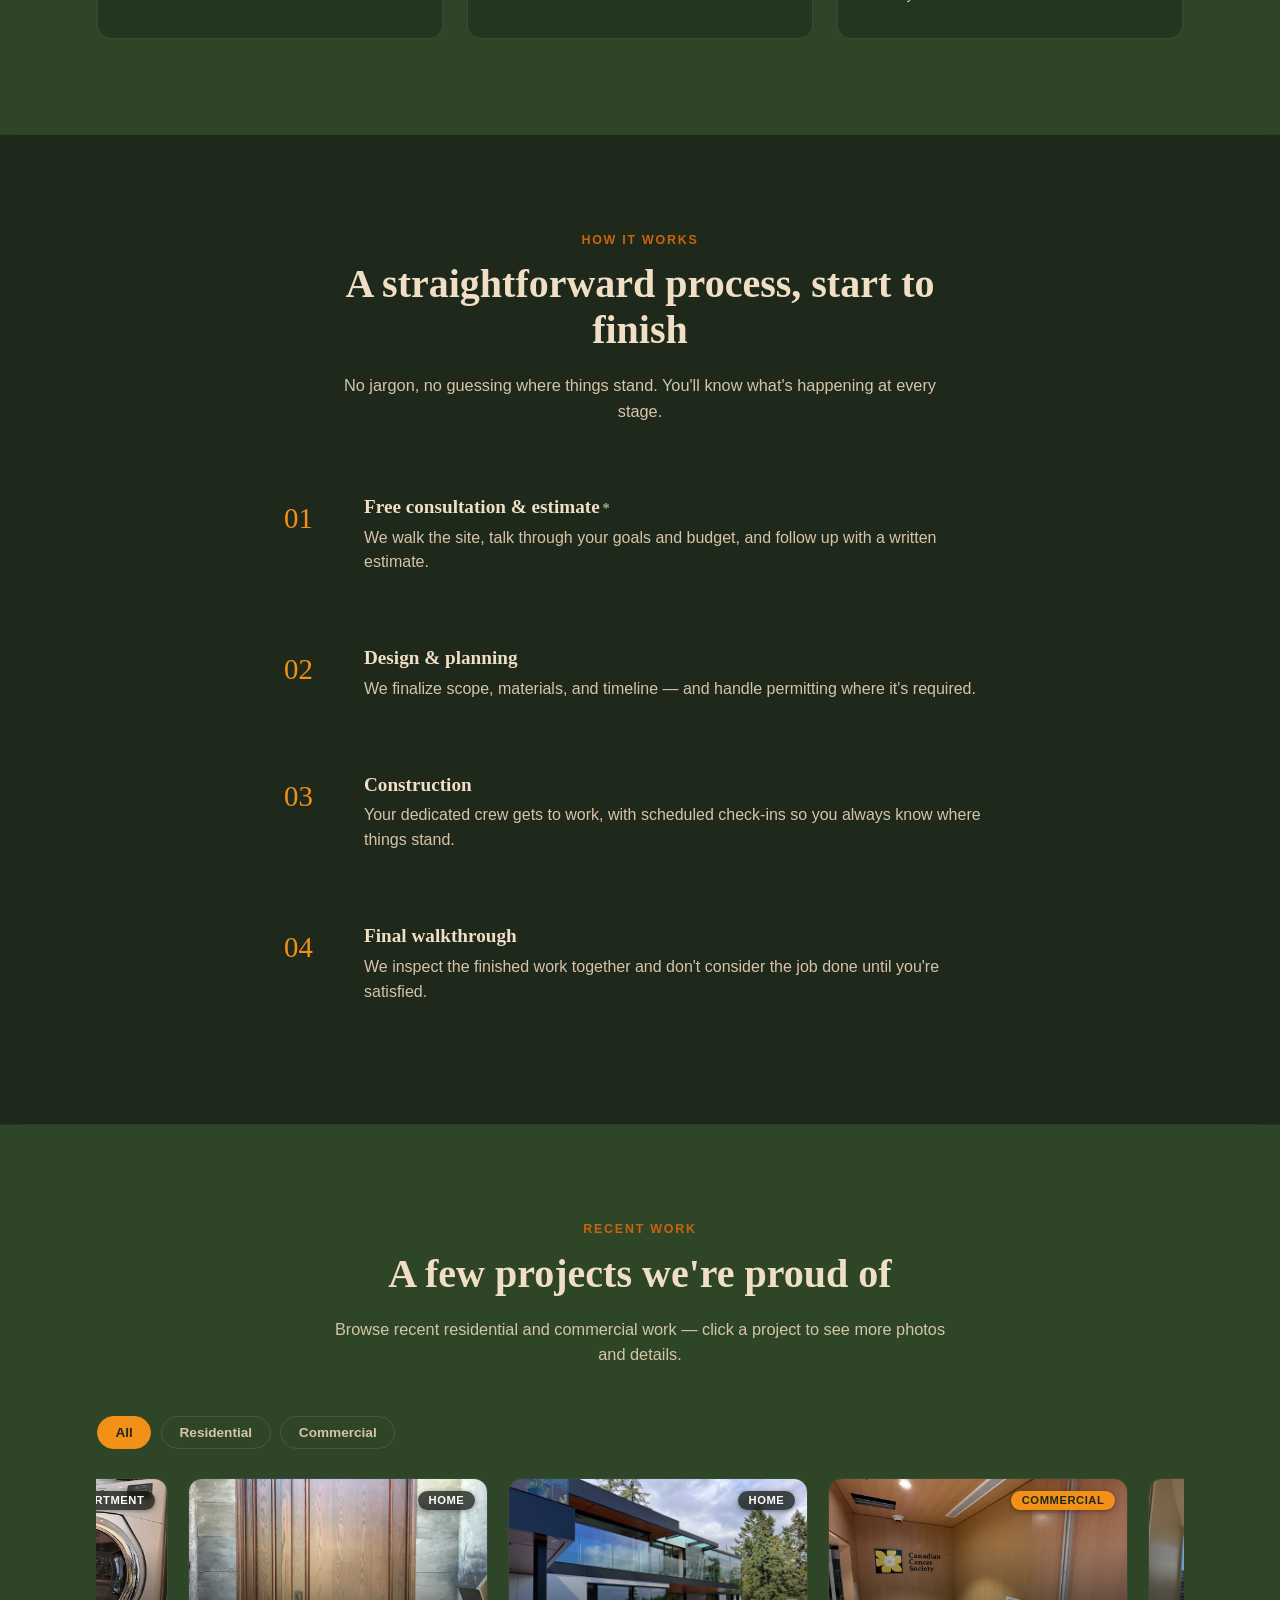
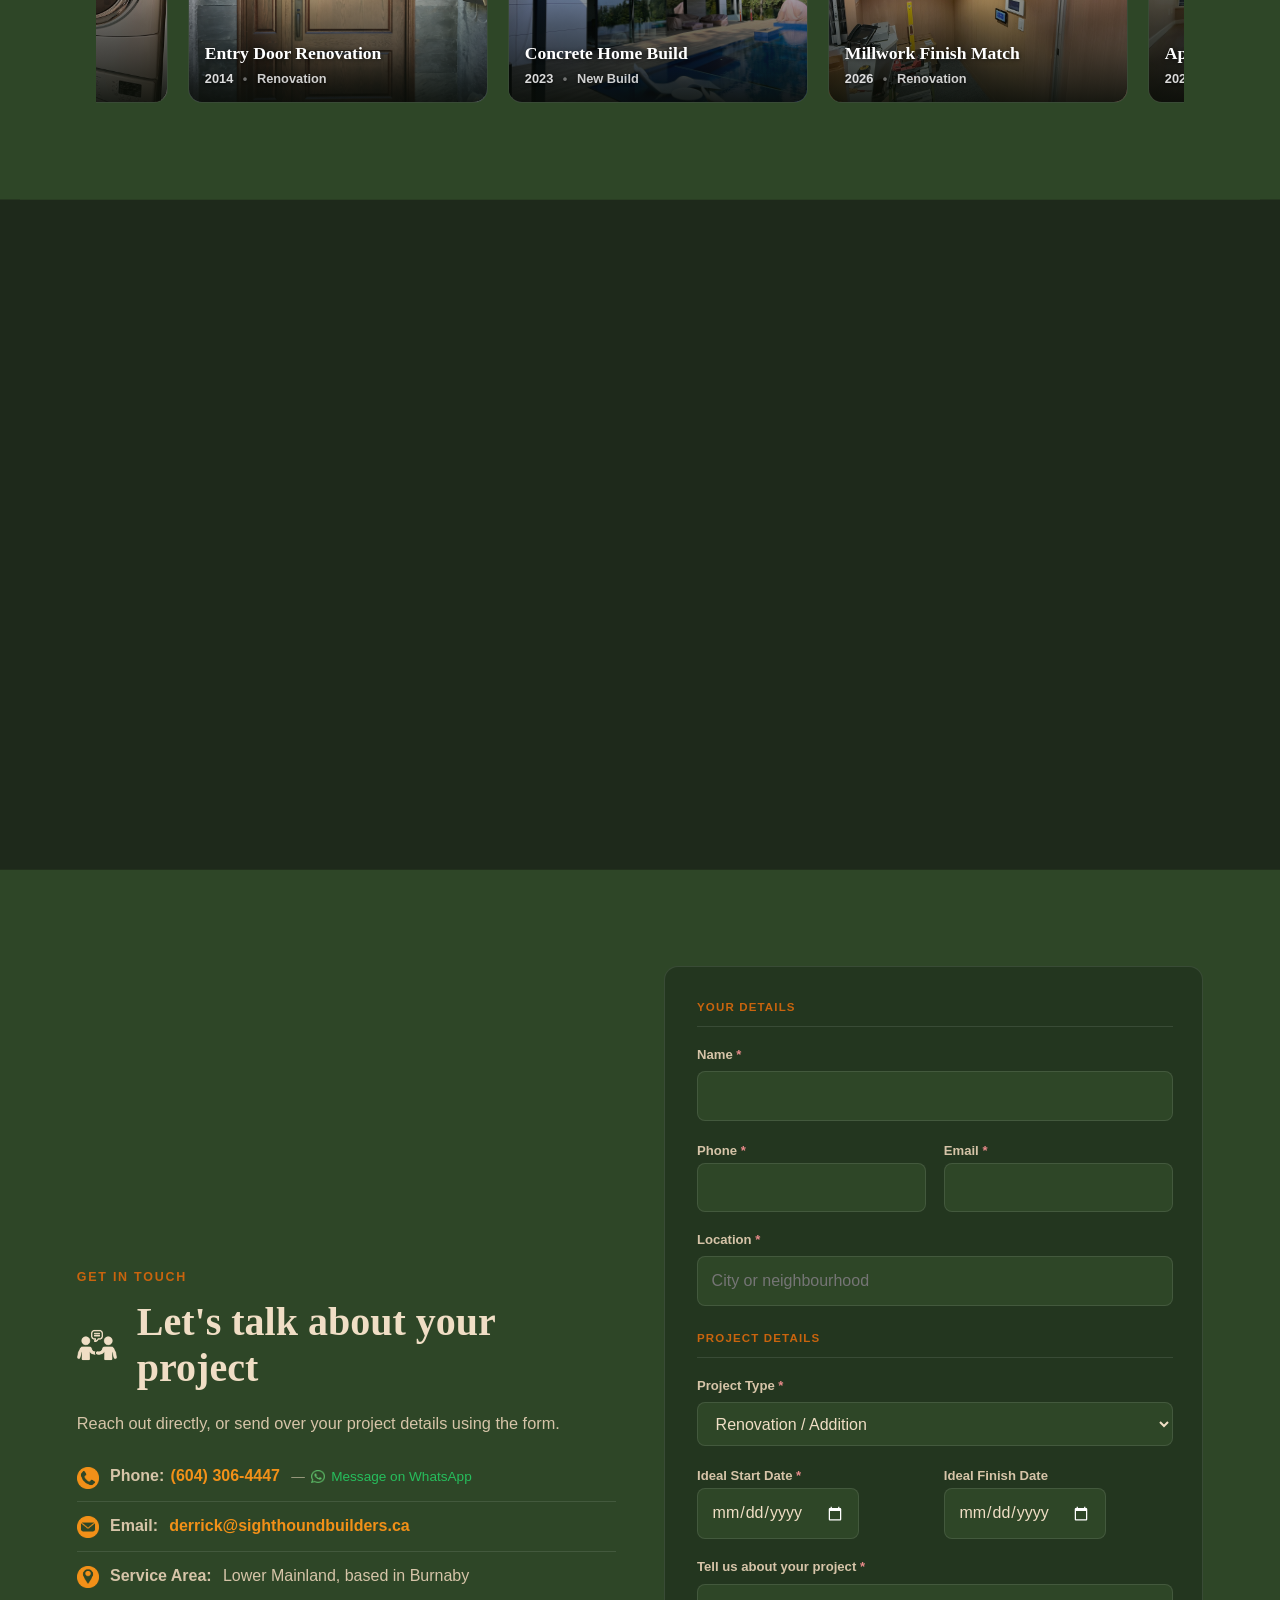
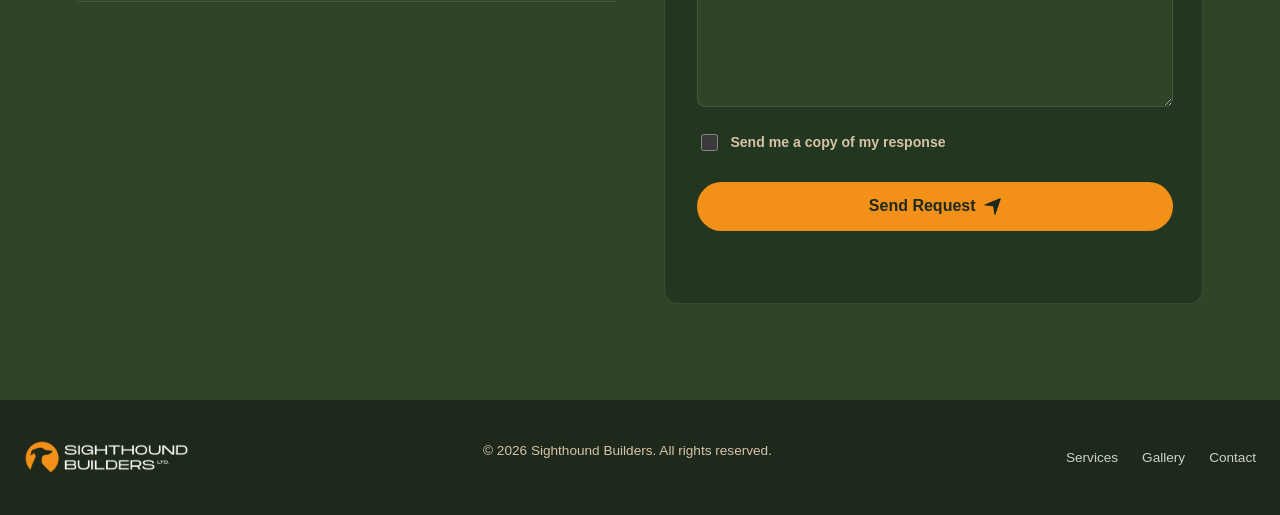
==== commit ab85d074: "Add a honeypot field to the quote form to cut down spam Staying on Formspree's free 50/month tier, s" ====
--- a/index.html
+++ b/index.html
@@ -329,6 +329,15 @@
         <input type="hidden" name="referenceId" id="formReferenceId">
         <input type="hidden" name="source" value="sighthound-website">
 
+        <!-- Honeypot: real visitors never see or fill this in, but most
+             spam bots blindly fill every field. Formspree recognizes the
+             "_gotcha" field name and silently discards the submission
+             (no email sent) whenever it's non-empty. -->
+        <div class="form-honeypot" aria-hidden="true">
+          <label for="companyWebsite">Website</label>
+          <input type="text" id="companyWebsite" name="_gotcha" tabindex="-1" autocomplete="off">
+        </div>
+
         <div class="form-section">
           <p class="form-section-title">Your Details</p>
           <div class="form-row">
--- a/style.css
+++ b/style.css
@@ -1668,6 +1668,17 @@
   gap: 1.5rem;
 }
 
+/* Off-screen rather than display:none — some spam bots skip fields that
+   are display:none or visibility:hidden when auto-filling a form, but
+   still find and fill this one. */
+.form-honeypot {
+  position: absolute;
+  width: 1px;
+  height: 1px;
+  overflow: hidden;
+  left: -9999px;
+}
+
 .form-section {
   display: grid;
   gap: 1.1rem;
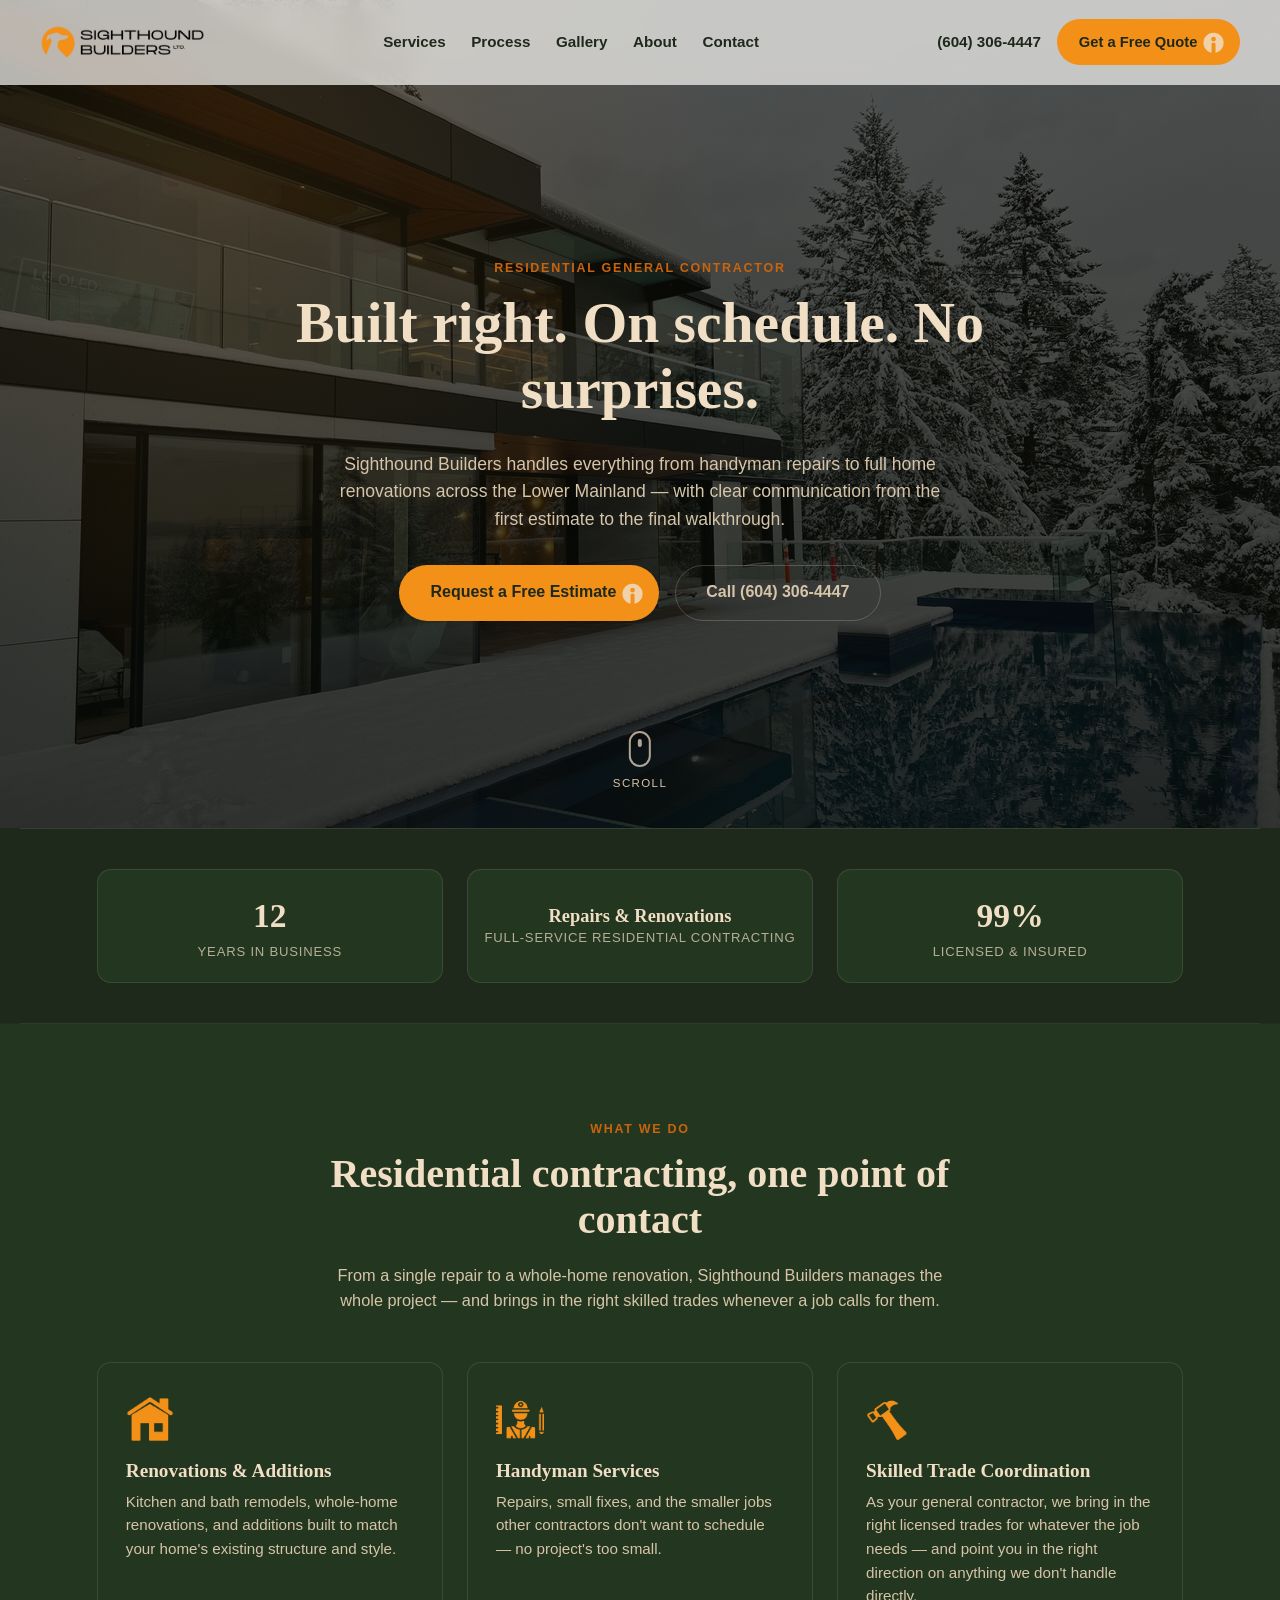
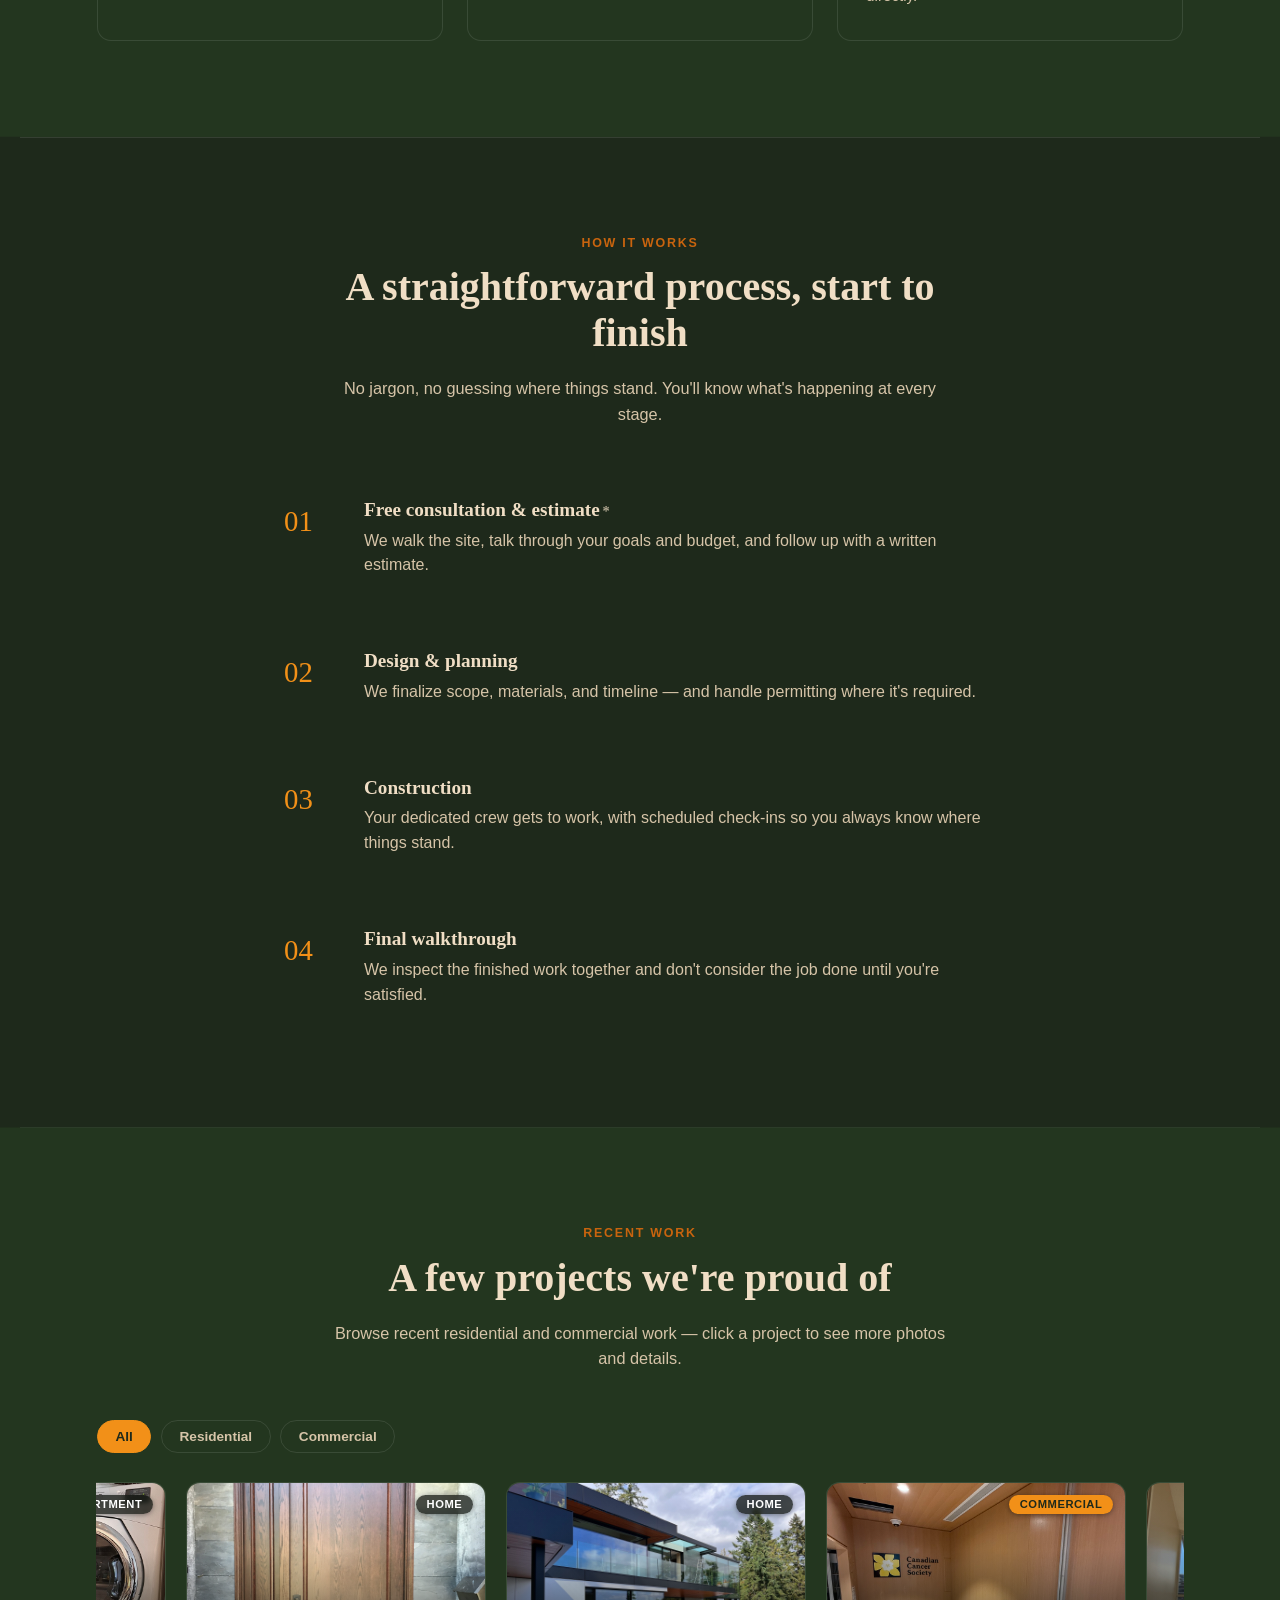
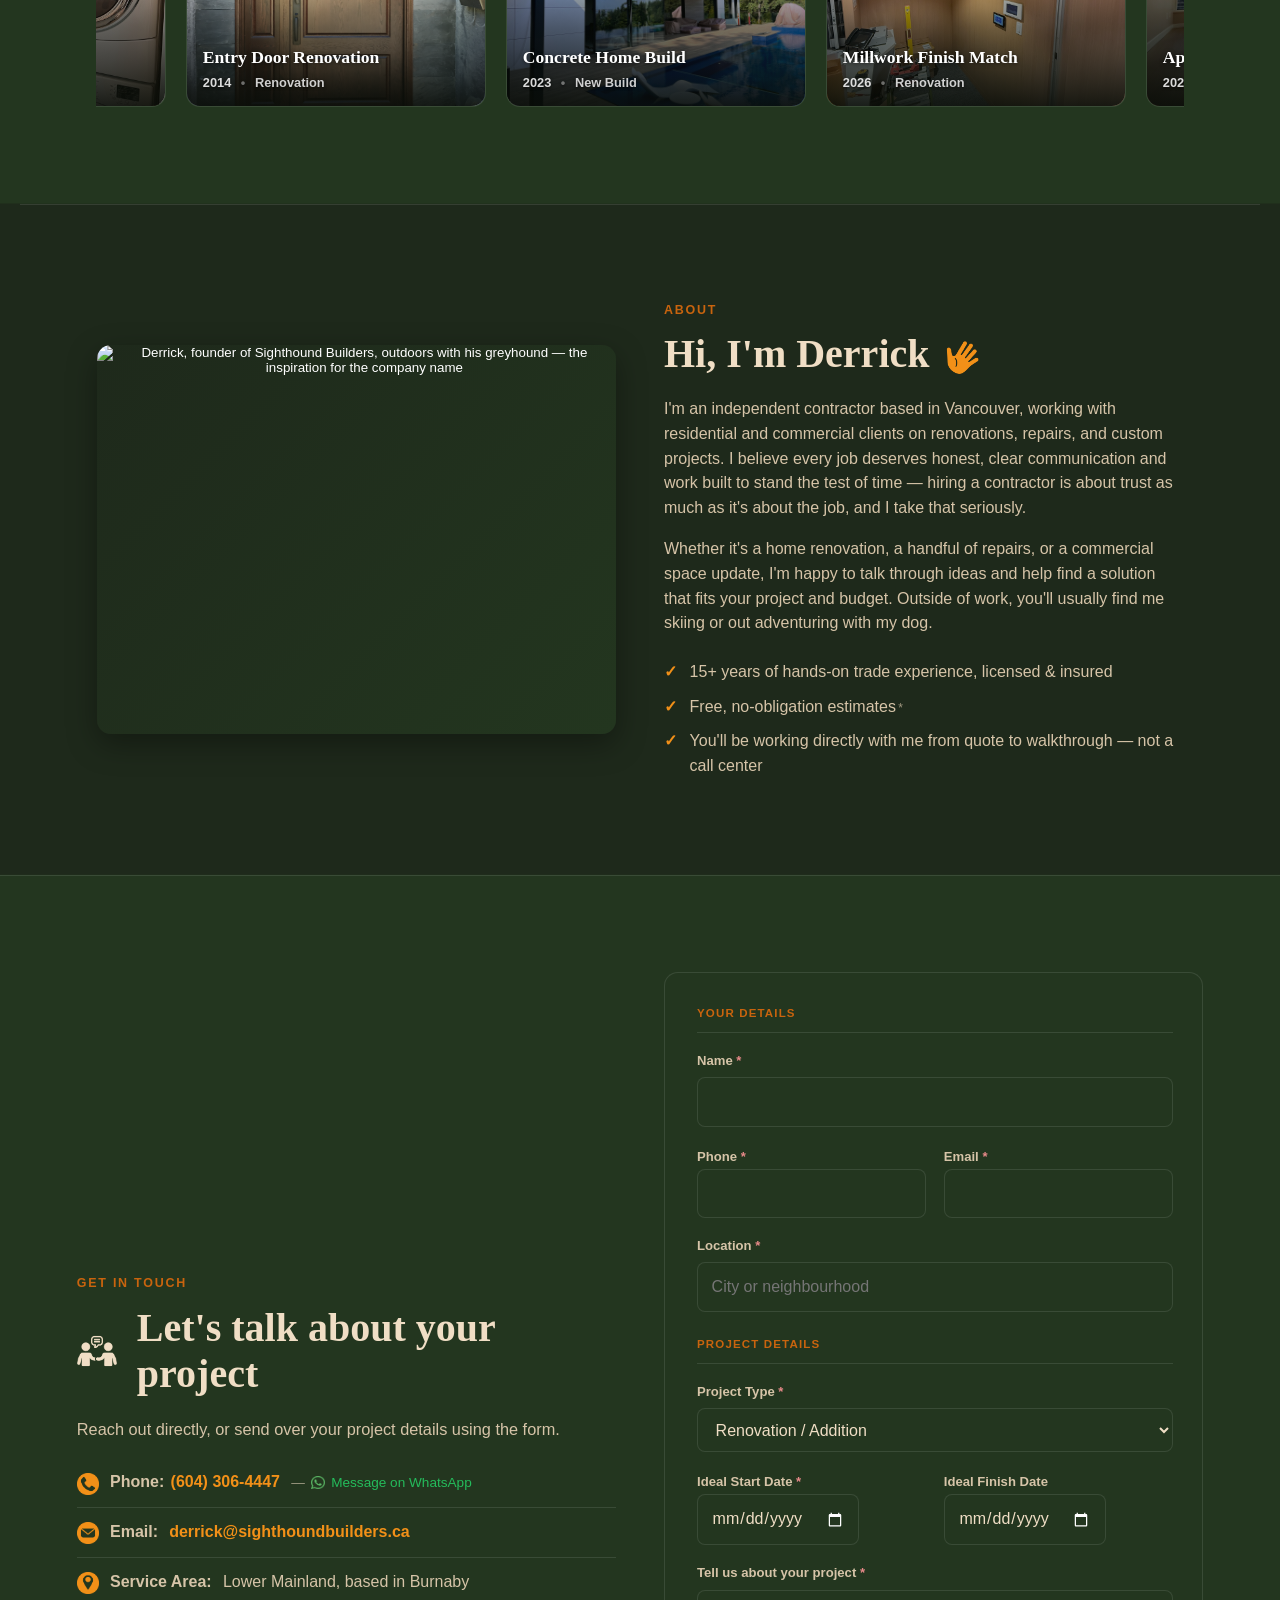
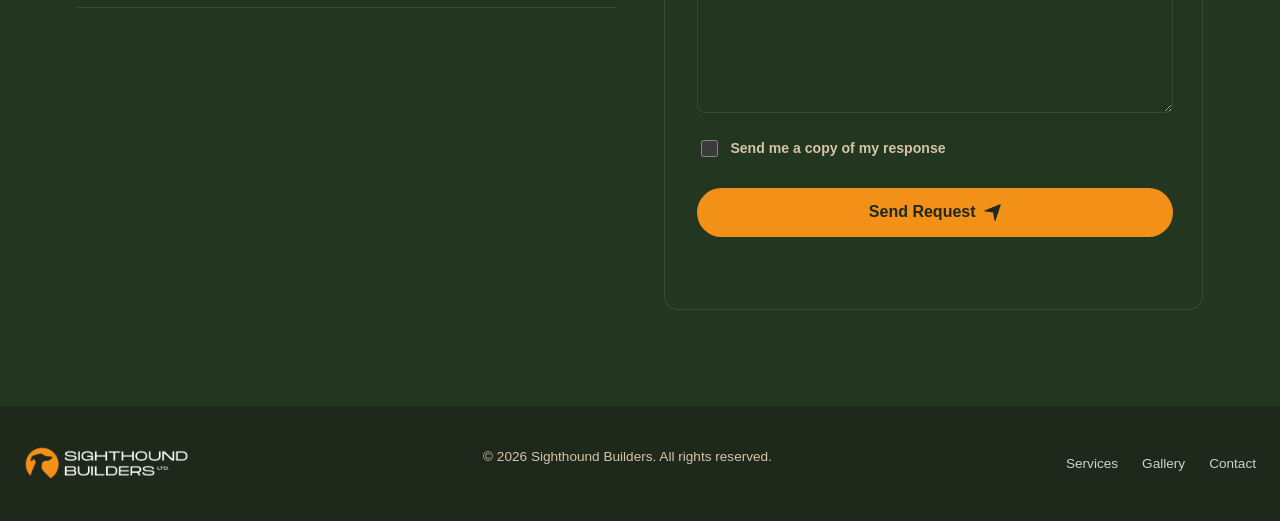
==== commit b79c8d4e: "Wire up the real Formspree endpoint; revert section shade, add hairline dividers instead - Point the" ====
--- a/index.html
+++ b/index.html
@@ -310,19 +310,15 @@
       </div>
 
       <!--
-        TODO before launch: this posts to a placeholder Formspree endpoint.
-        1. Sign up at formspree.io using derrick@sighthoundbuilders.ca
-        2. Create a form, copy the ID from the URL Formspree gives you
-           (looks like https://formspree.io/f/abcdwxyz)
-        3. Replace YOUR_FORM_ID in the action attribute below with it
-        Every submission's subject is tagged "[WEB QUOTE REQUEST]" — in
-        Gmail: Settings > Filters and Blocked Addresses > Create a new
-        filter > Subject contains [WEB QUOTE REQUEST] > apply a label
-        (and optionally skip the inbox) to keep these organized separately.
+        Submissions post to Formspree (derrick@sighthoundbuilders.ca account),
+        subject-tagged "[WEB QUOTE REQUEST]" — in Gmail: Settings > Filters
+        and Blocked Addresses > Create a new filter > Subject contains
+        [WEB QUOTE REQUEST] > apply a label (and optionally skip the inbox)
+        to keep these organized separately.
       -->
       <div class="contact-form-panel" id="contactFormPanel">
       <div class="contact-form-panel-inner">
-      <form class="contact-form" id="quoteForm" action="https://formspree.io/f/YOUR_FORM_ID" method="POST">
+      <form class="contact-form" id="quoteForm" action="https://formspree.io/f/xqpzyrbq" method="POST">
         <input type="hidden" name="_subject" id="formSubject" value="[WEB QUOTE REQUEST] New quote request">
         <input type="hidden" name="_replyto" id="formReplyTo">
         <input type="hidden" name="_cc" id="formCc">
--- a/style.css
+++ b/style.css
@@ -3,7 +3,7 @@
 
   --bg: #1E291B;
   --surface: #23361F;
-  --surface-alt: #2E4627;
+  --surface-alt: #23361F;
   --ink: #F0DEC5;
   --ink-soft: #D6C4A8;
   --ink-faint: rgba(240, 222, 197, 0.72);
@@ -85,6 +85,13 @@
   background: var(--surface-alt);
   box-shadow: 0 0 0 100vmax var(--surface-alt);
   clip-path: inset(0 -100vmax);
+}
+
+/* A thin hairline marks every section boundary — same subtle line color
+   already used for card borders elsewhere — so divisions stay clear even
+   where the background tone doesn't change. */
+main > section:not(.hero) {
+  border-top: 1px solid var(--line);
 }
 
 .eyebrow {
@@ -531,7 +538,7 @@
   background:
     radial-gradient(circle at 18% 20%, rgba(242, 144, 24, 0.18), transparent 35%),
     radial-gradient(circle at 82% 78%, rgba(97, 71, 41, 0.12), transparent 45%),
-    linear-gradient(180deg, var(--bg) 0%, var(--bg) 100%);
+    linear-gradient(180deg, var(--bg) 0%, var(--surface-alt) 100%);
   z-index: -4;
 }
 
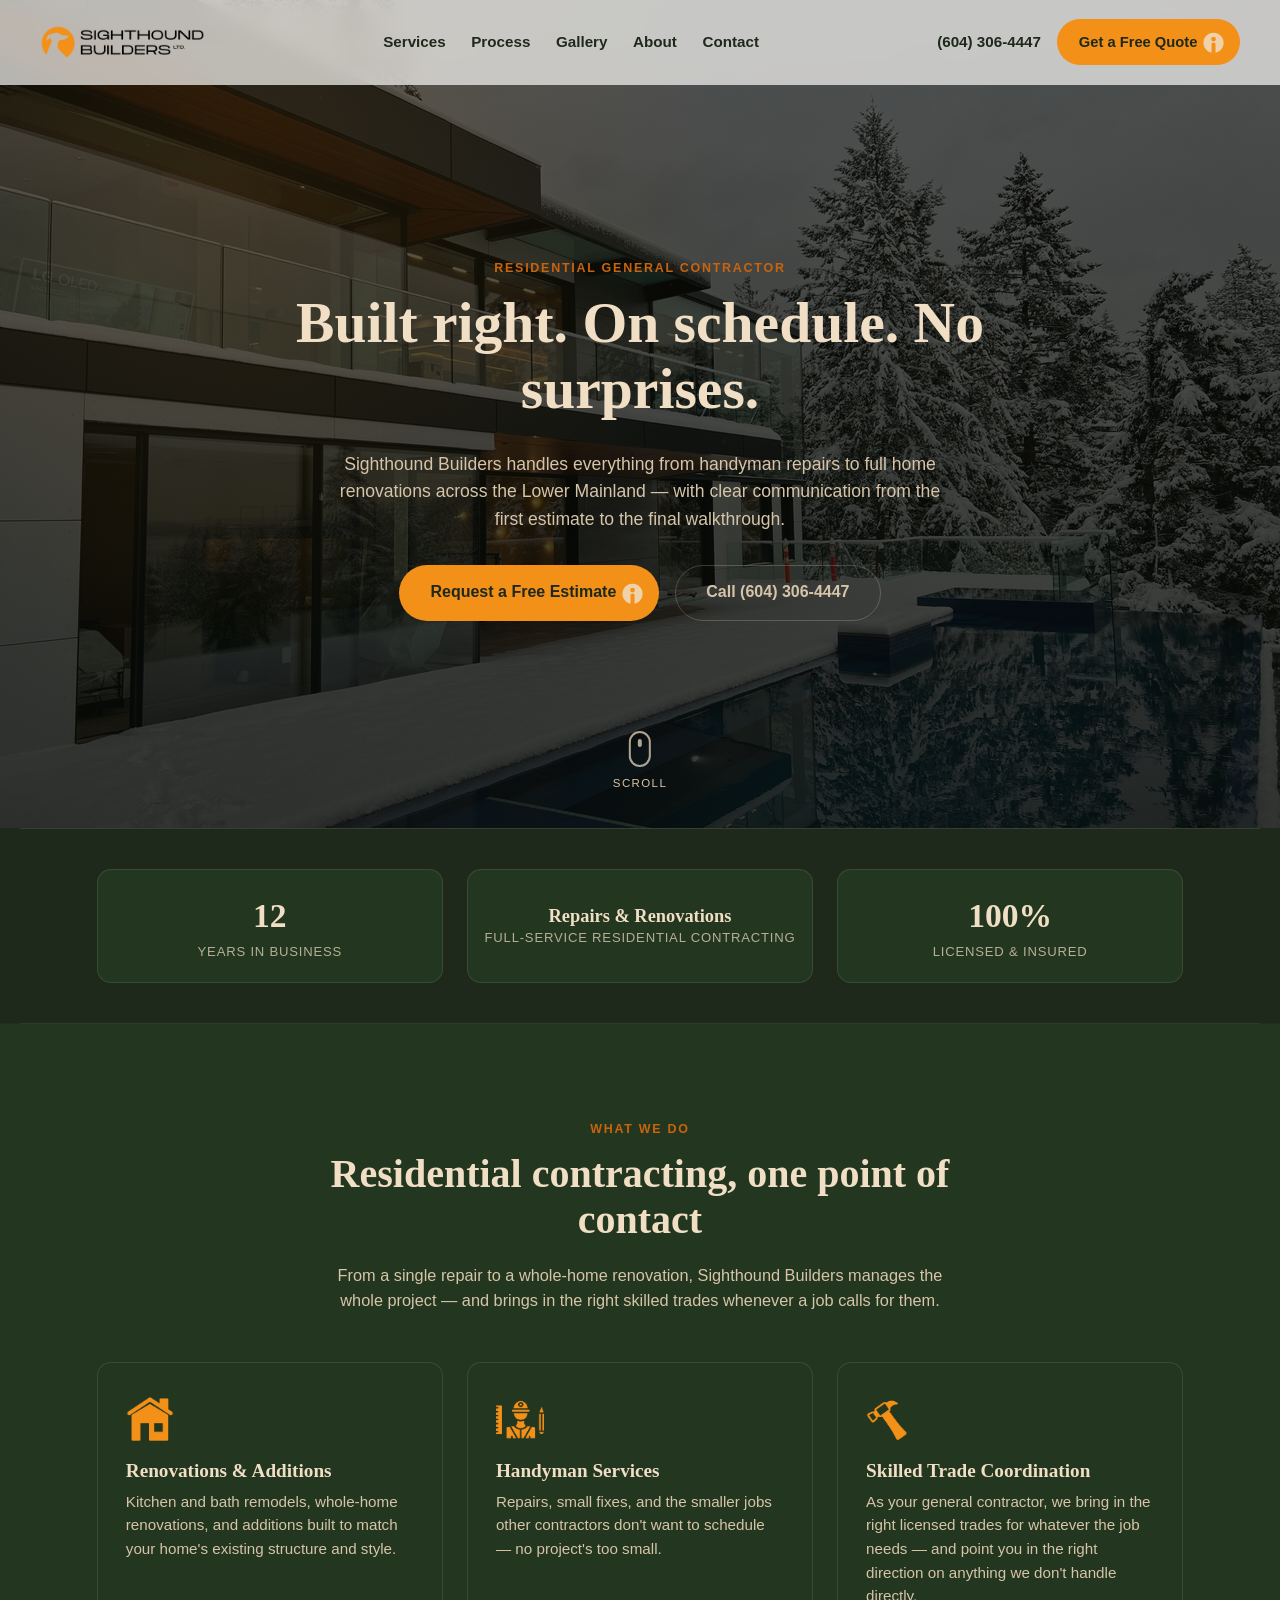
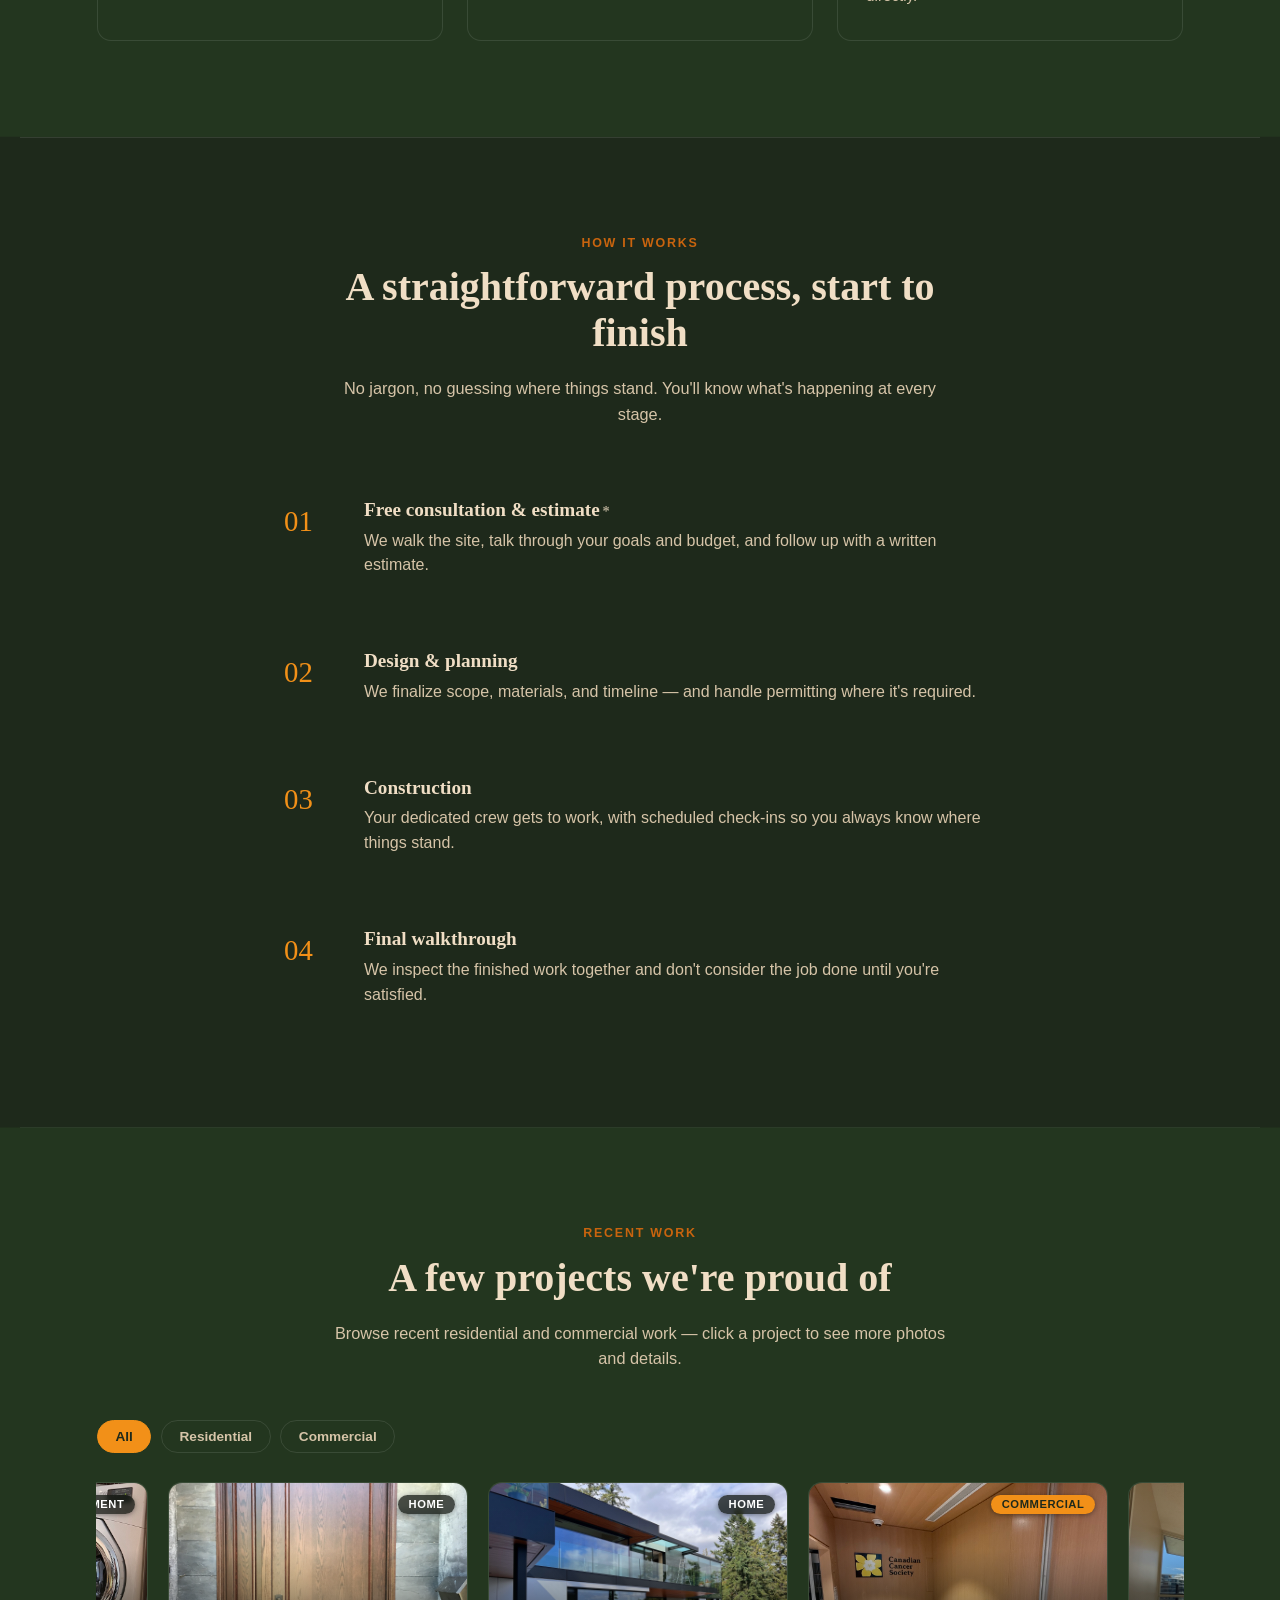
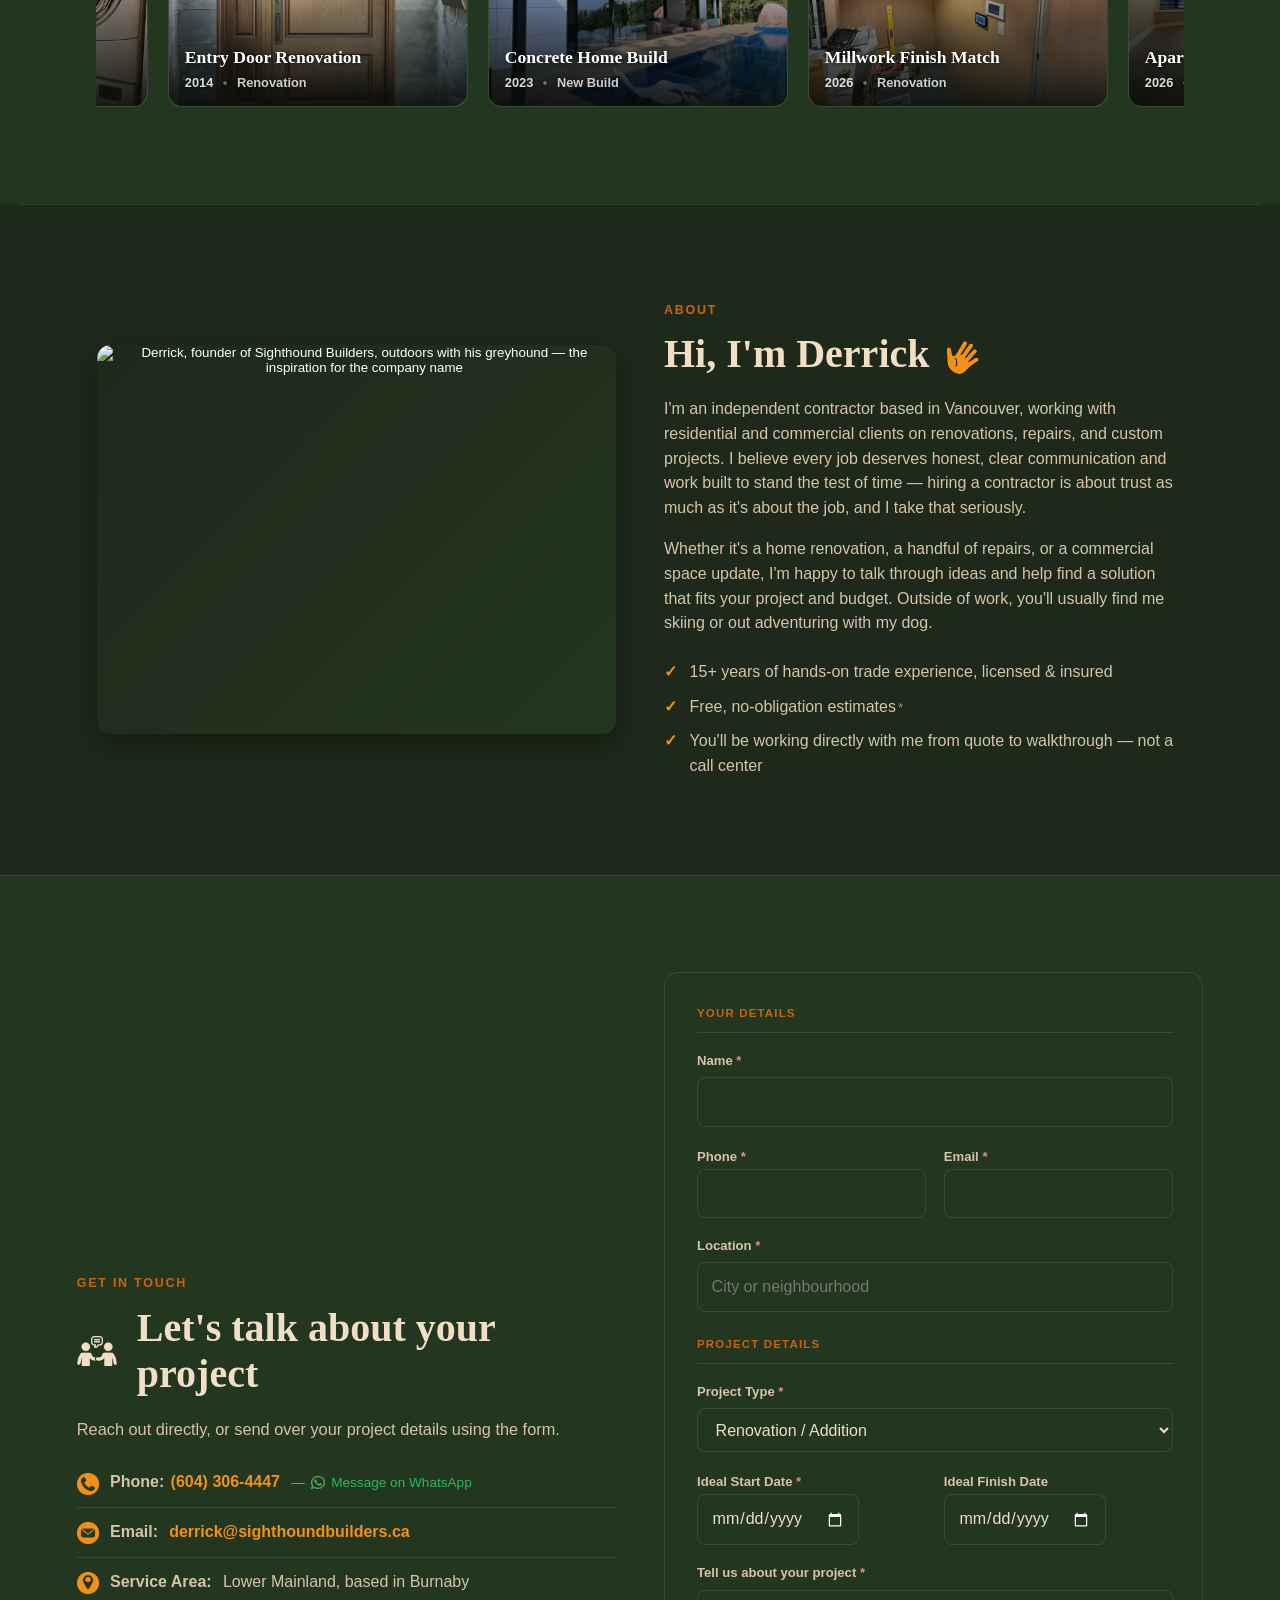
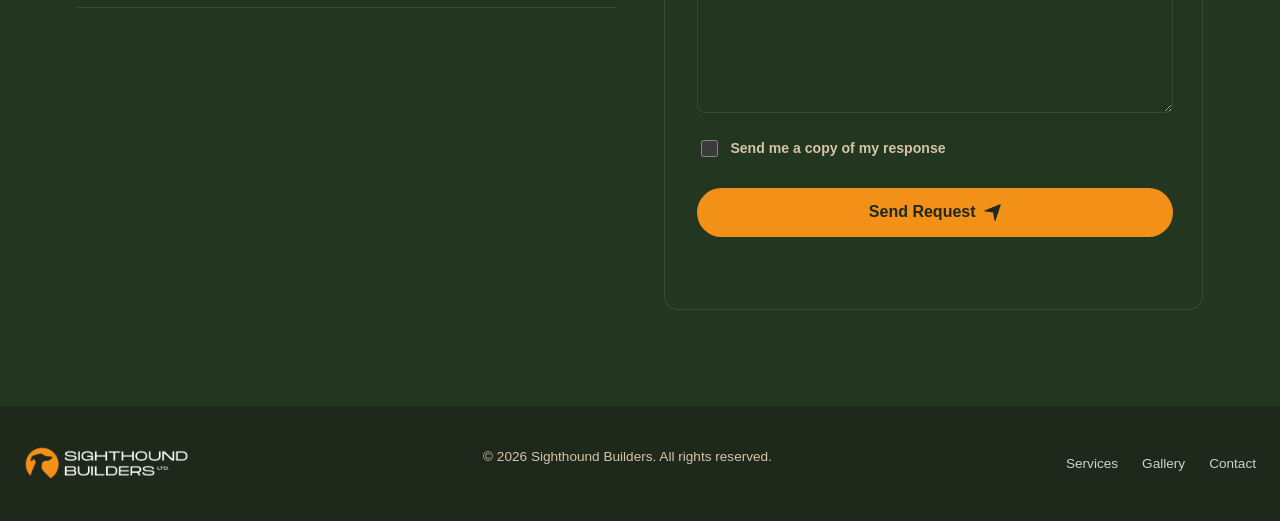
==== commit f1a0b3d0: "Add location suggestions and phone/email format validation to quote form - Location field gets a nat" ====
--- a/index.html
+++ b/index.html
@@ -343,16 +343,35 @@
           <div class="form-row form-row-split">
             <div>
               <label for="phone">Phone <span class="required-mark" aria-hidden="true">*</span></label>
-              <input type="tel" id="phone" name="phone" required autocomplete="tel">
+              <input type="tel" id="phone" name="phone" required autocomplete="tel" pattern="^\+?1?[-.\s]?\(?\d{3}\)?[-.\s]?\d{3}[-.\s]?\d{4}$" title="Enter a valid phone number, e.g. (604) 306-4447">
             </div>
             <div>
               <label for="email">Email <span class="required-mark" aria-hidden="true">*</span></label>
-              <input type="email" id="email" name="email" required autocomplete="email">
+              <input type="email" id="email" name="email" required autocomplete="email" title="Enter a valid email address, e.g. name@example.com">
             </div>
           </div>
           <div class="form-row">
             <label for="location">Location <span class="required-mark" aria-hidden="true">*</span></label>
-            <input type="text" id="location" name="location" placeholder="City or neighbourhood" required autocomplete="address-level2">
+            <input type="text" id="location" name="location" placeholder="City or neighbourhood" required autocomplete="address-level2" list="locationSuggestions">
+            <datalist id="locationSuggestions">
+              <option value="Burnaby">
+              <option value="Downtown Vancouver">
+              <option value="East Vancouver">
+              <option value="Vancouver Westside">
+              <option value="New Westminster">
+              <option value="North Vancouver">
+              <option value="West Vancouver">
+              <option value="Richmond">
+              <option value="Surrey">
+              <option value="Delta">
+              <option value="White Rock">
+              <option value="Coquitlam">
+              <option value="Port Coquitlam">
+              <option value="Port Moody">
+              <option value="Pitt Meadows">
+              <option value="Maple Ridge">
+              <option value="Langley">
+            </datalist>
           </div>
         </div>
 
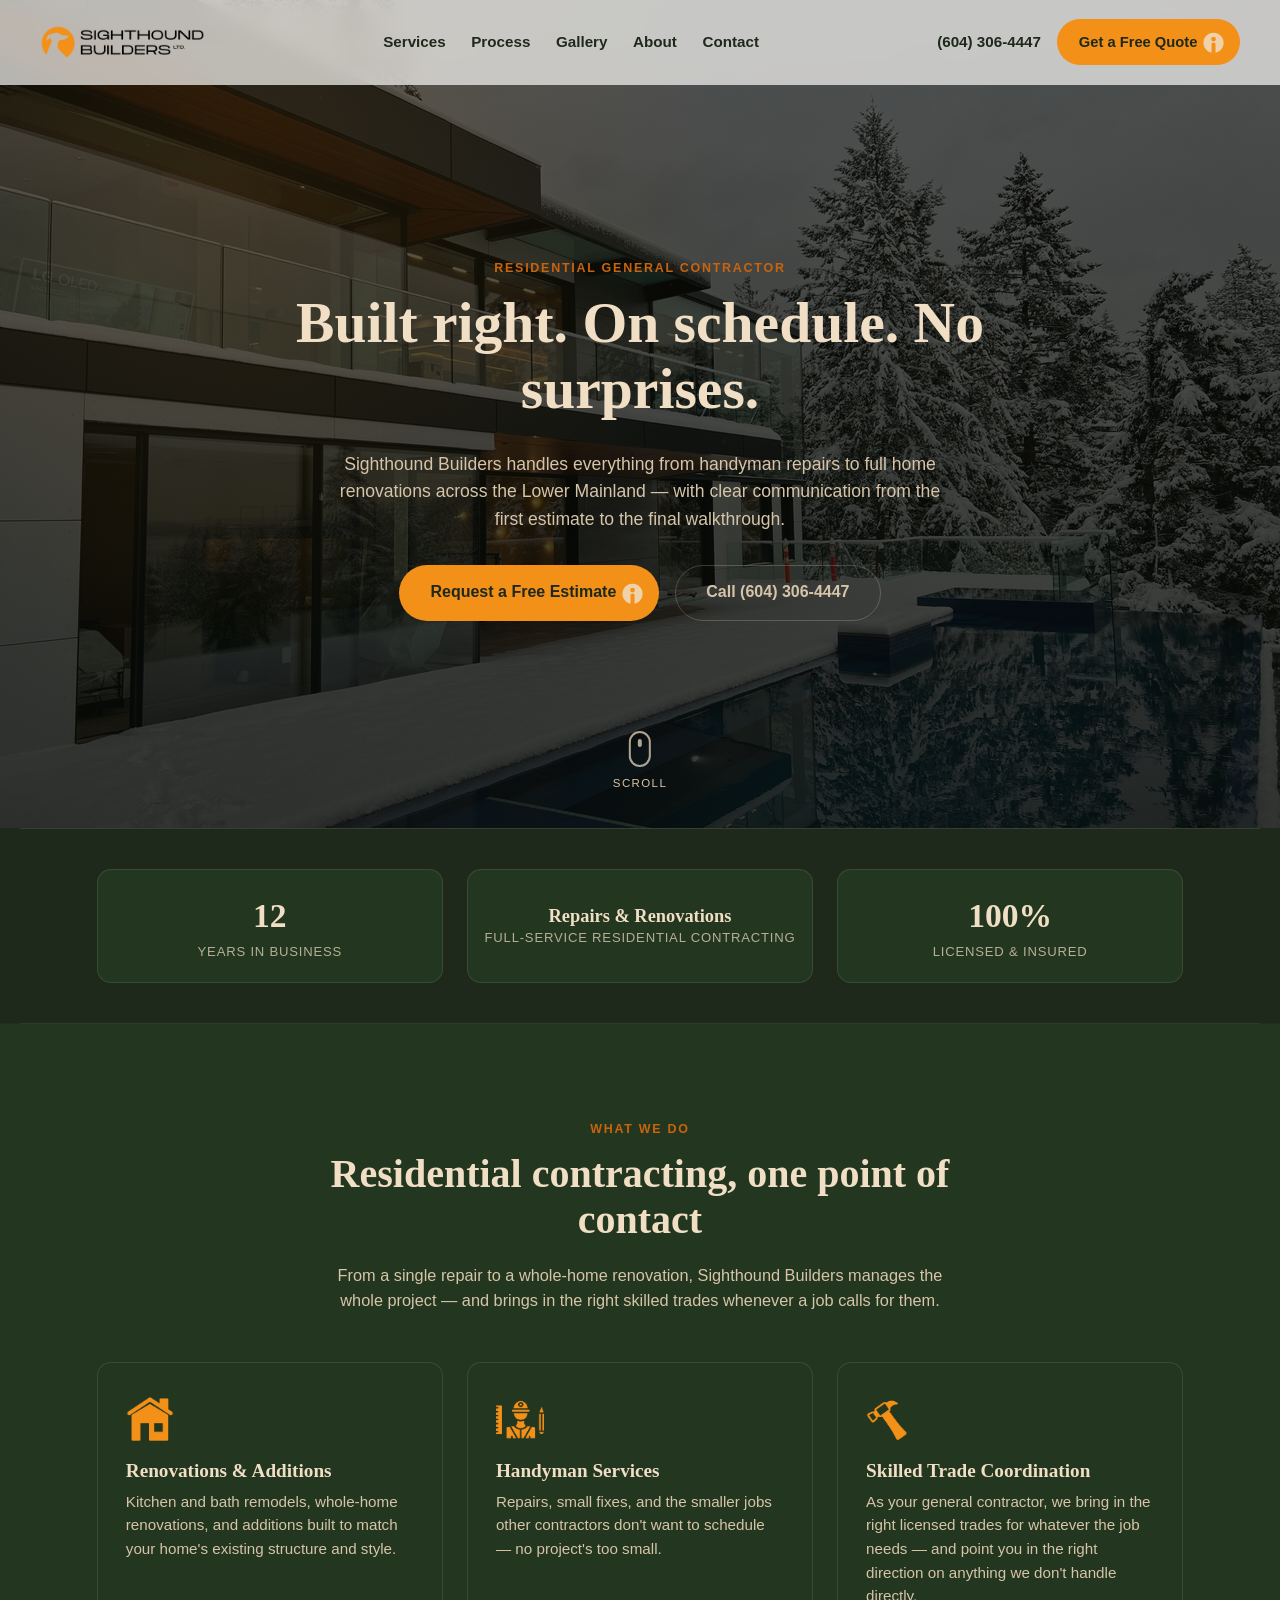
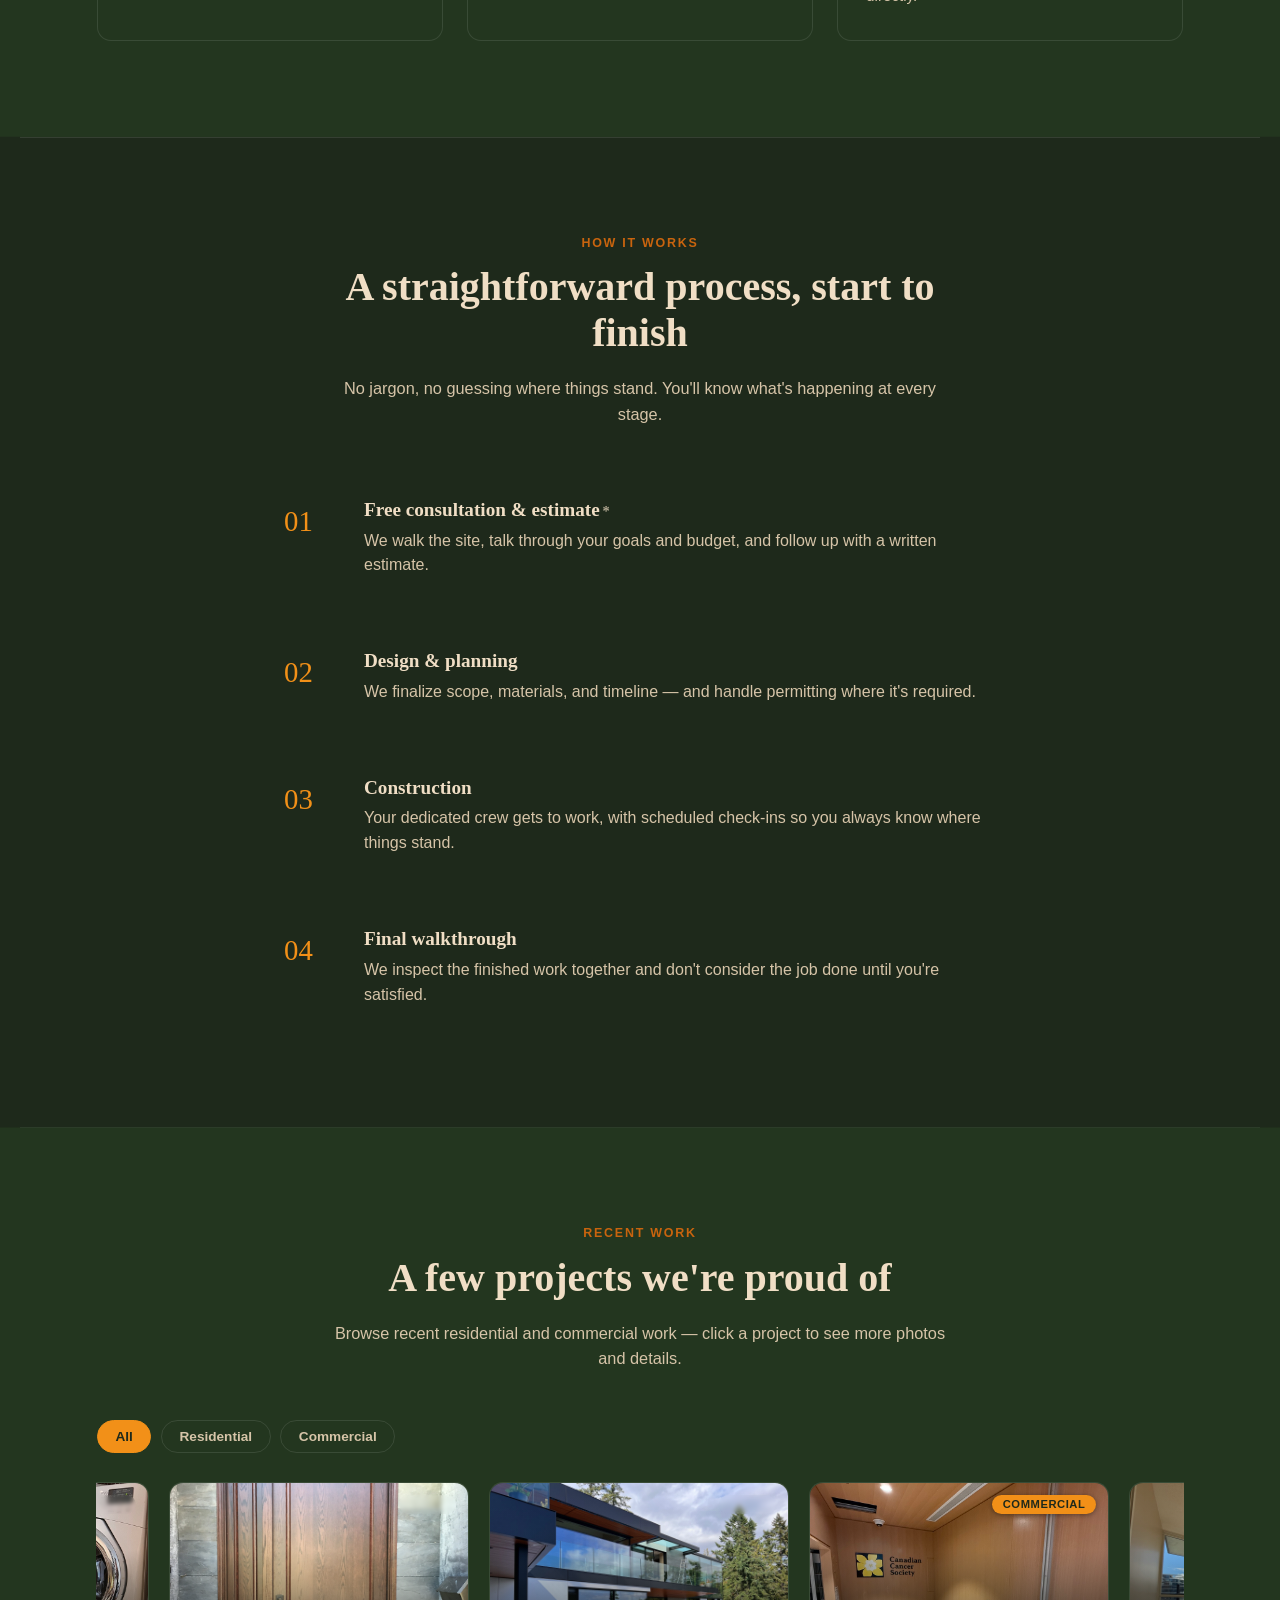
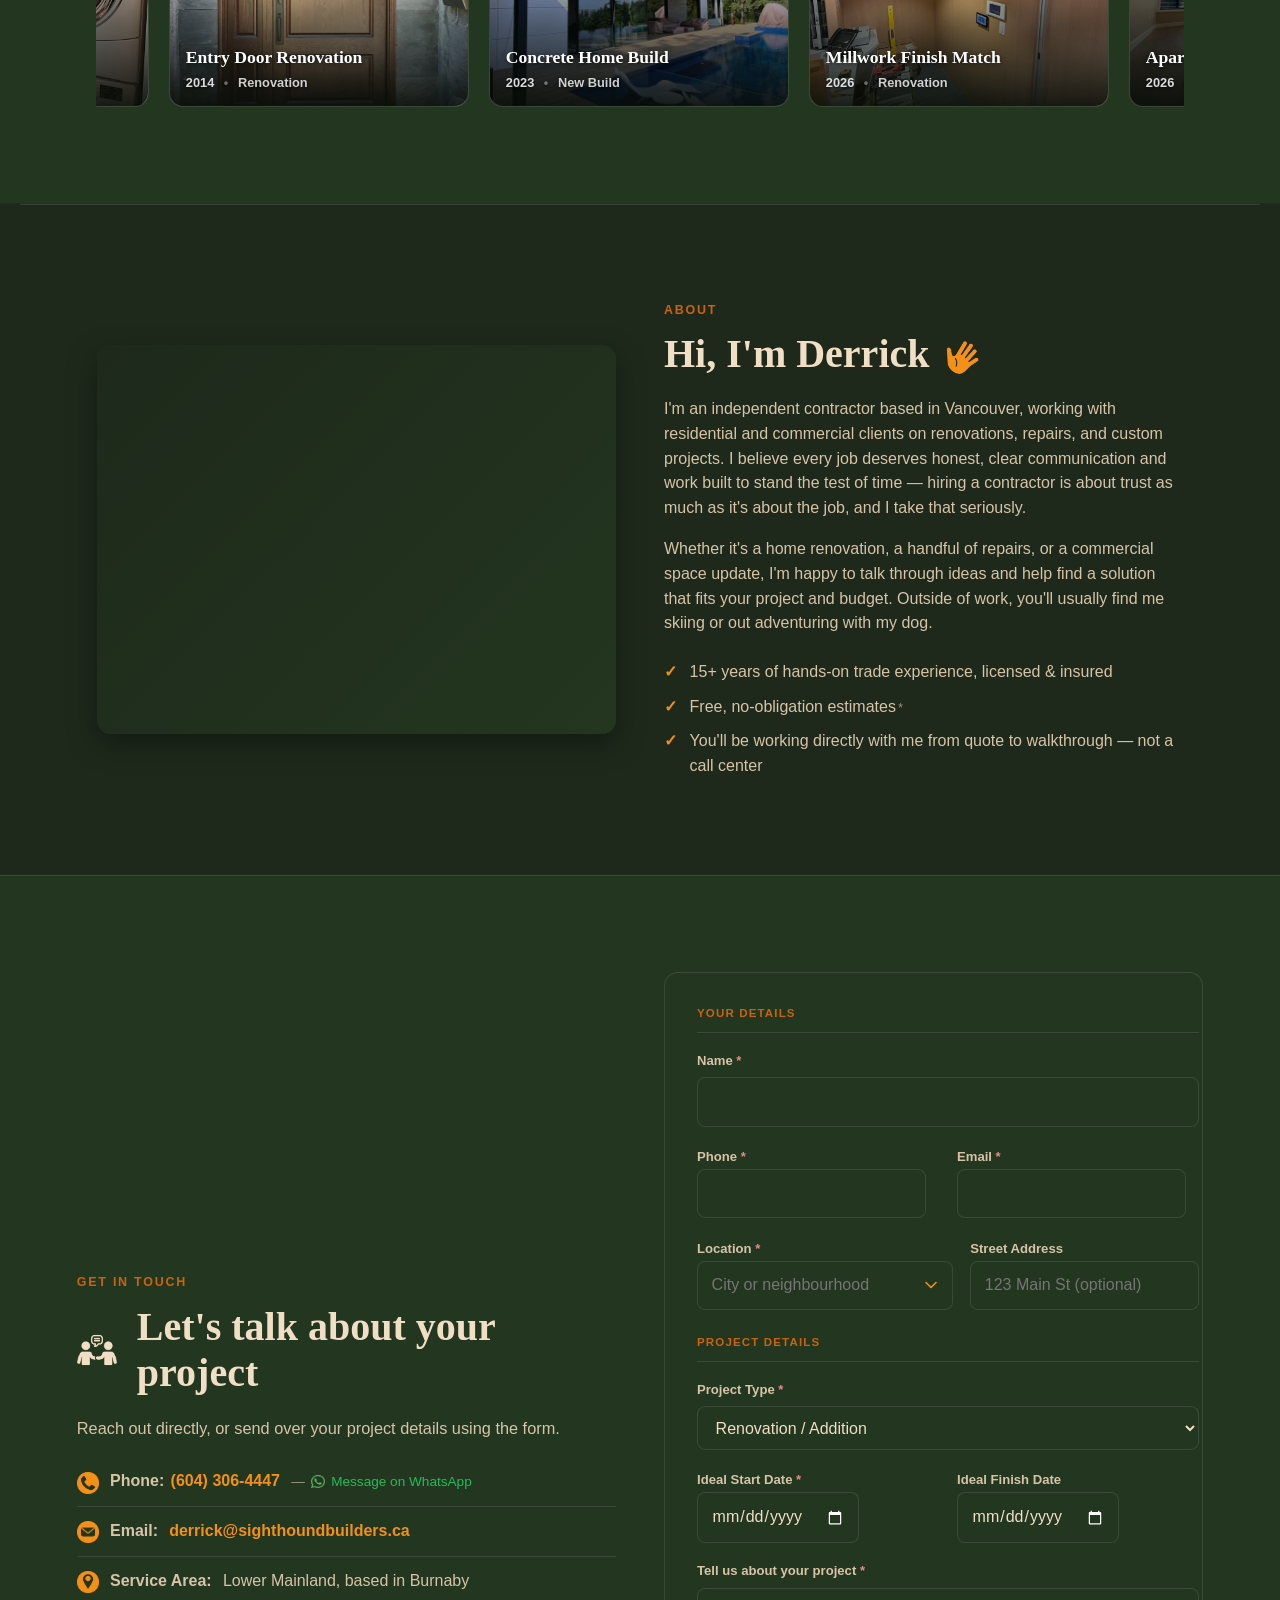
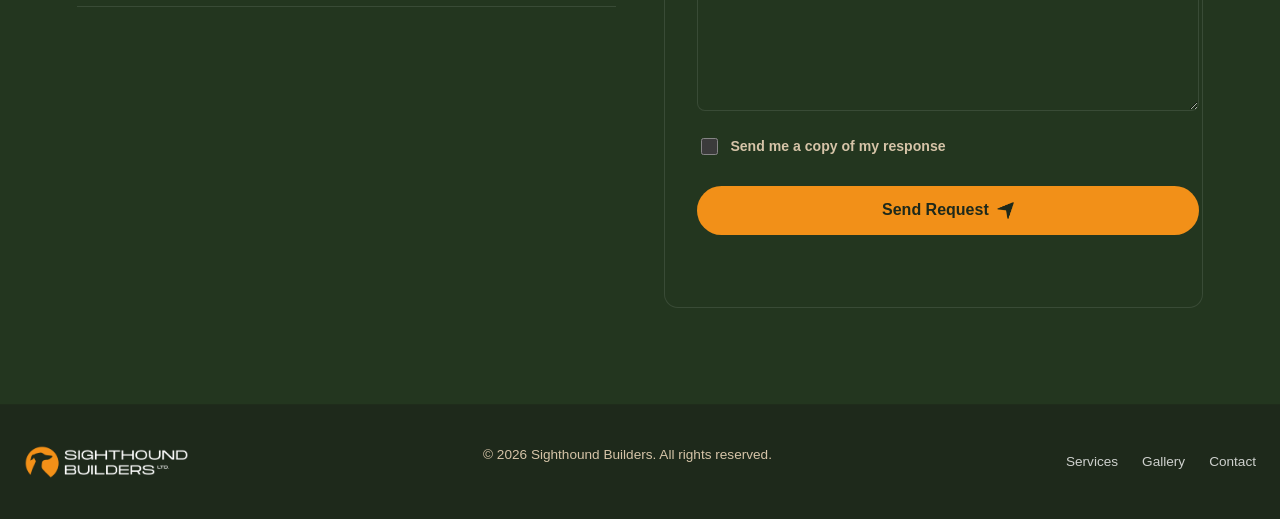
==== commit e793beae: "Clarify the location dropdown affordance and add an optional street address field The location sugge" ====
--- a/index.html
+++ b/index.html
@@ -350,28 +350,34 @@
               <input type="email" id="email" name="email" required autocomplete="email" title="Enter a valid email address, e.g. name@example.com">
             </div>
           </div>
-          <div class="form-row">
-            <label for="location">Location <span class="required-mark" aria-hidden="true">*</span></label>
-            <input type="text" id="location" name="location" placeholder="City or neighbourhood" required autocomplete="address-level2" list="locationSuggestions">
-            <datalist id="locationSuggestions">
-              <option value="Burnaby">
-              <option value="Downtown Vancouver">
-              <option value="East Vancouver">
-              <option value="Vancouver Westside">
-              <option value="New Westminster">
-              <option value="North Vancouver">
-              <option value="West Vancouver">
-              <option value="Richmond">
-              <option value="Surrey">
-              <option value="Delta">
-              <option value="White Rock">
-              <option value="Coquitlam">
-              <option value="Port Coquitlam">
-              <option value="Port Moody">
-              <option value="Pitt Meadows">
-              <option value="Maple Ridge">
-              <option value="Langley">
-            </datalist>
+          <div class="form-row form-row-split">
+            <div>
+              <label for="location">Location <span class="required-mark" aria-hidden="true">*</span></label>
+              <input type="text" id="location" name="location" class="has-dropdown-affordance" placeholder="City or neighbourhood" required autocomplete="off" list="locationSuggestions">
+              <datalist id="locationSuggestions">
+                <option value="Burnaby">
+                <option value="Downtown Vancouver">
+                <option value="East Vancouver">
+                <option value="Vancouver Westside">
+                <option value="New Westminster">
+                <option value="North Vancouver">
+                <option value="West Vancouver">
+                <option value="Richmond">
+                <option value="Surrey">
+                <option value="Delta">
+                <option value="White Rock">
+                <option value="Coquitlam">
+                <option value="Port Coquitlam">
+                <option value="Port Moody">
+                <option value="Pitt Meadows">
+                <option value="Maple Ridge">
+                <option value="Langley">
+              </datalist>
+            </div>
+            <div>
+              <label for="streetAddress">Street Address</label>
+              <input type="text" id="streetAddress" name="streetAddress" placeholder="123 Main St (optional)" autocomplete="street-address">
+            </div>
           </div>
         </div>
 
--- a/style.css
+++ b/style.css
@@ -1736,6 +1736,18 @@
   box-shadow: 0 0 0 3px rgba(242, 144, 24, 0.18);
 }
 
+/* A <select> always gets a native dropdown arrow, but a text input with a
+   datalist (used for the location suggestions) doesn't reliably show one
+   across browsers — draw our own so it reads as clearly as the Project
+   Type <select> right below it. */
+.has-dropdown-affordance {
+  padding-right: 2.5rem;
+  background-image: url("data:image/svg+xml,%3Csvg xmlns='http://www.w3.org/2000/svg' viewBox='0 0 12 8' fill='none'%3E%3Cpath d='M1 1.5L6 6.5L11 1.5' stroke='%23F29018' stroke-width='1.6' stroke-linecap='round' stroke-linejoin='round'/%3E%3C/svg%3E");
+  background-repeat: no-repeat;
+  background-position: right 0.9rem center;
+  background-size: 12px 8px;
+}
+
 .form-checkbox {
   display: flex;
   align-items: center;
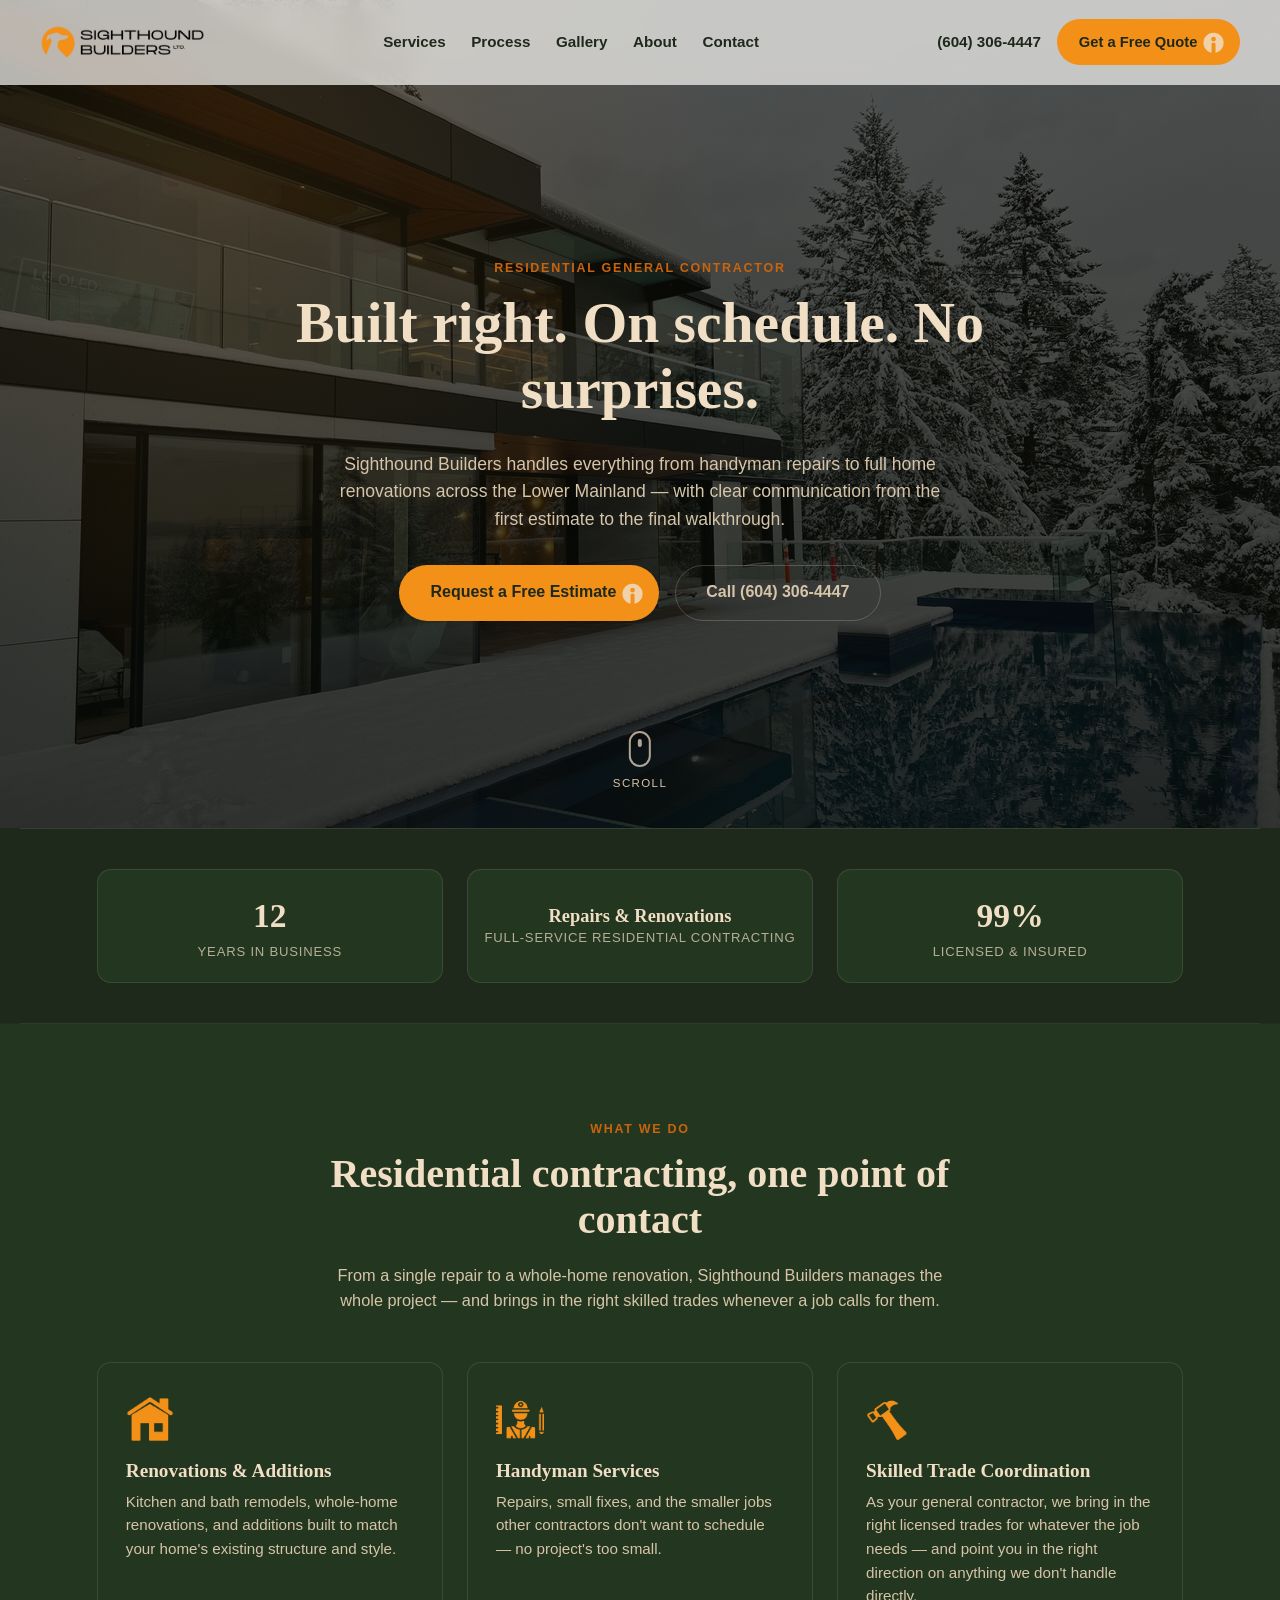
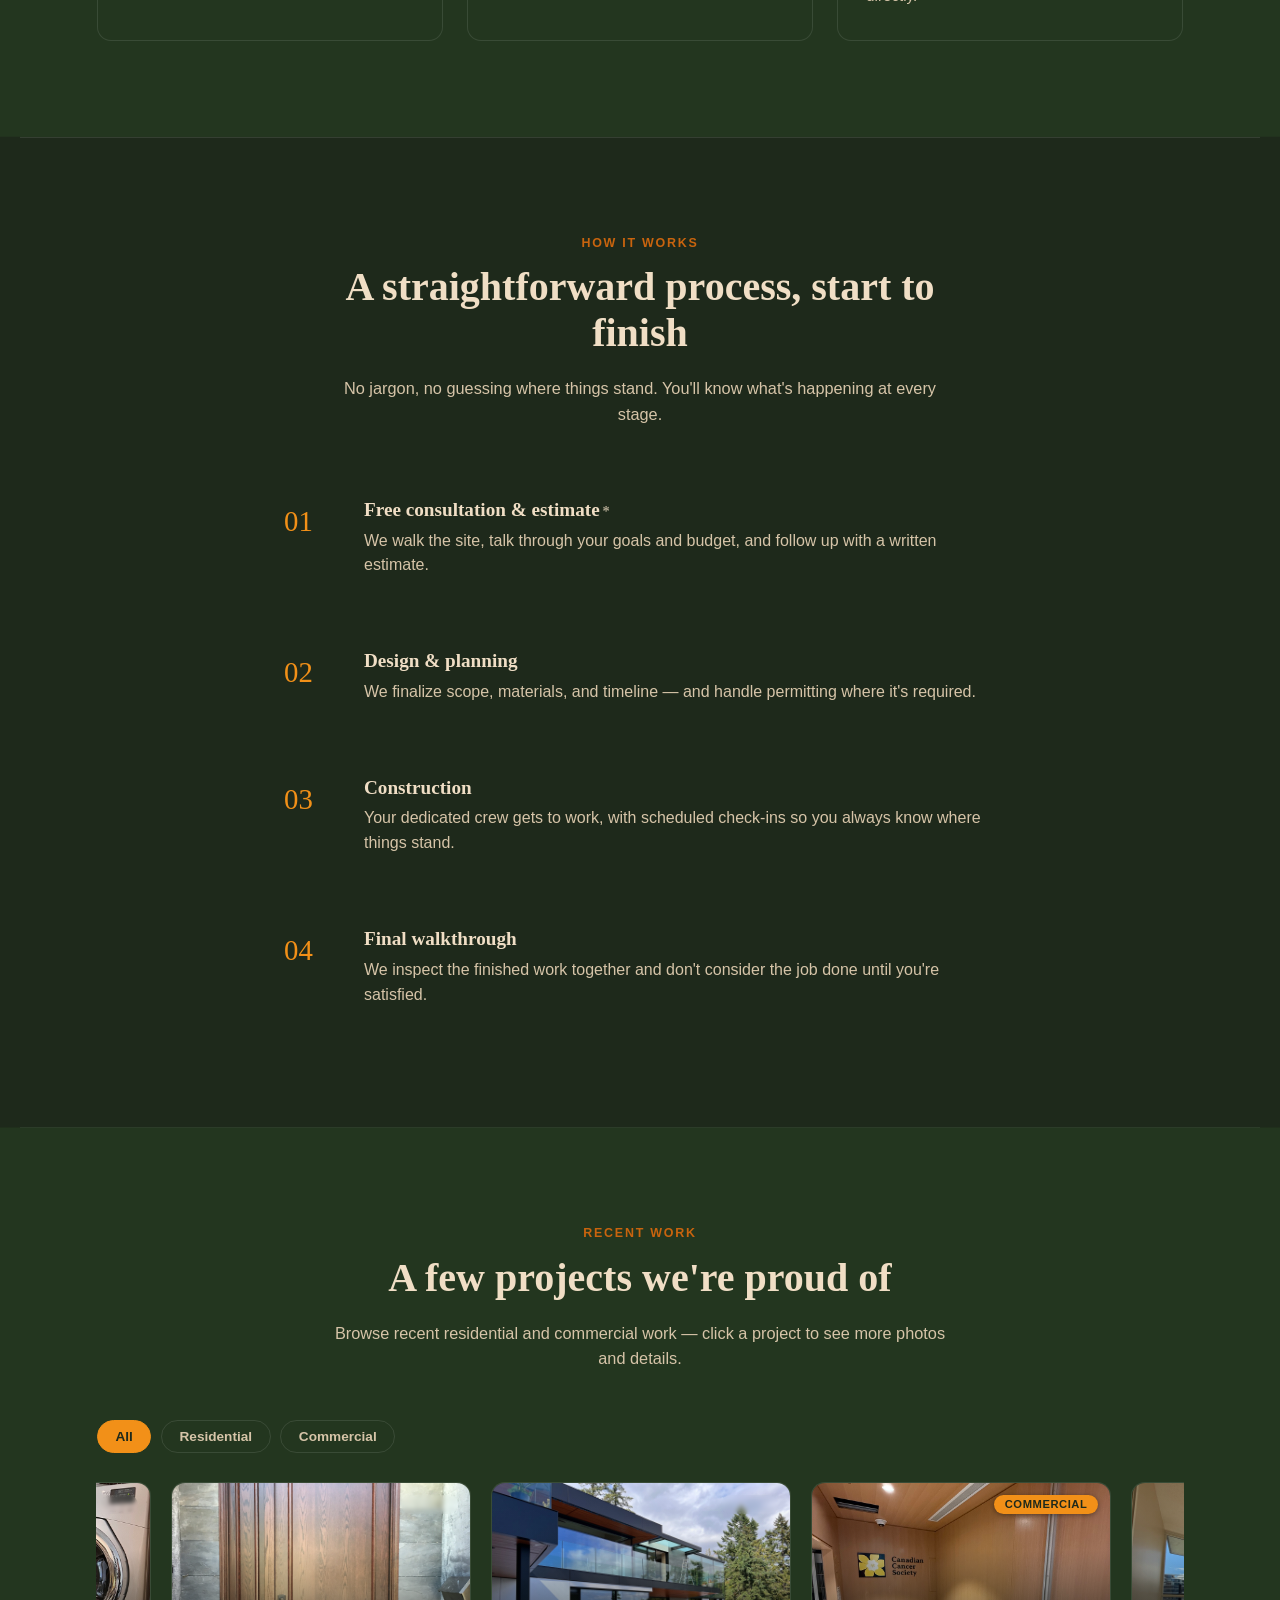
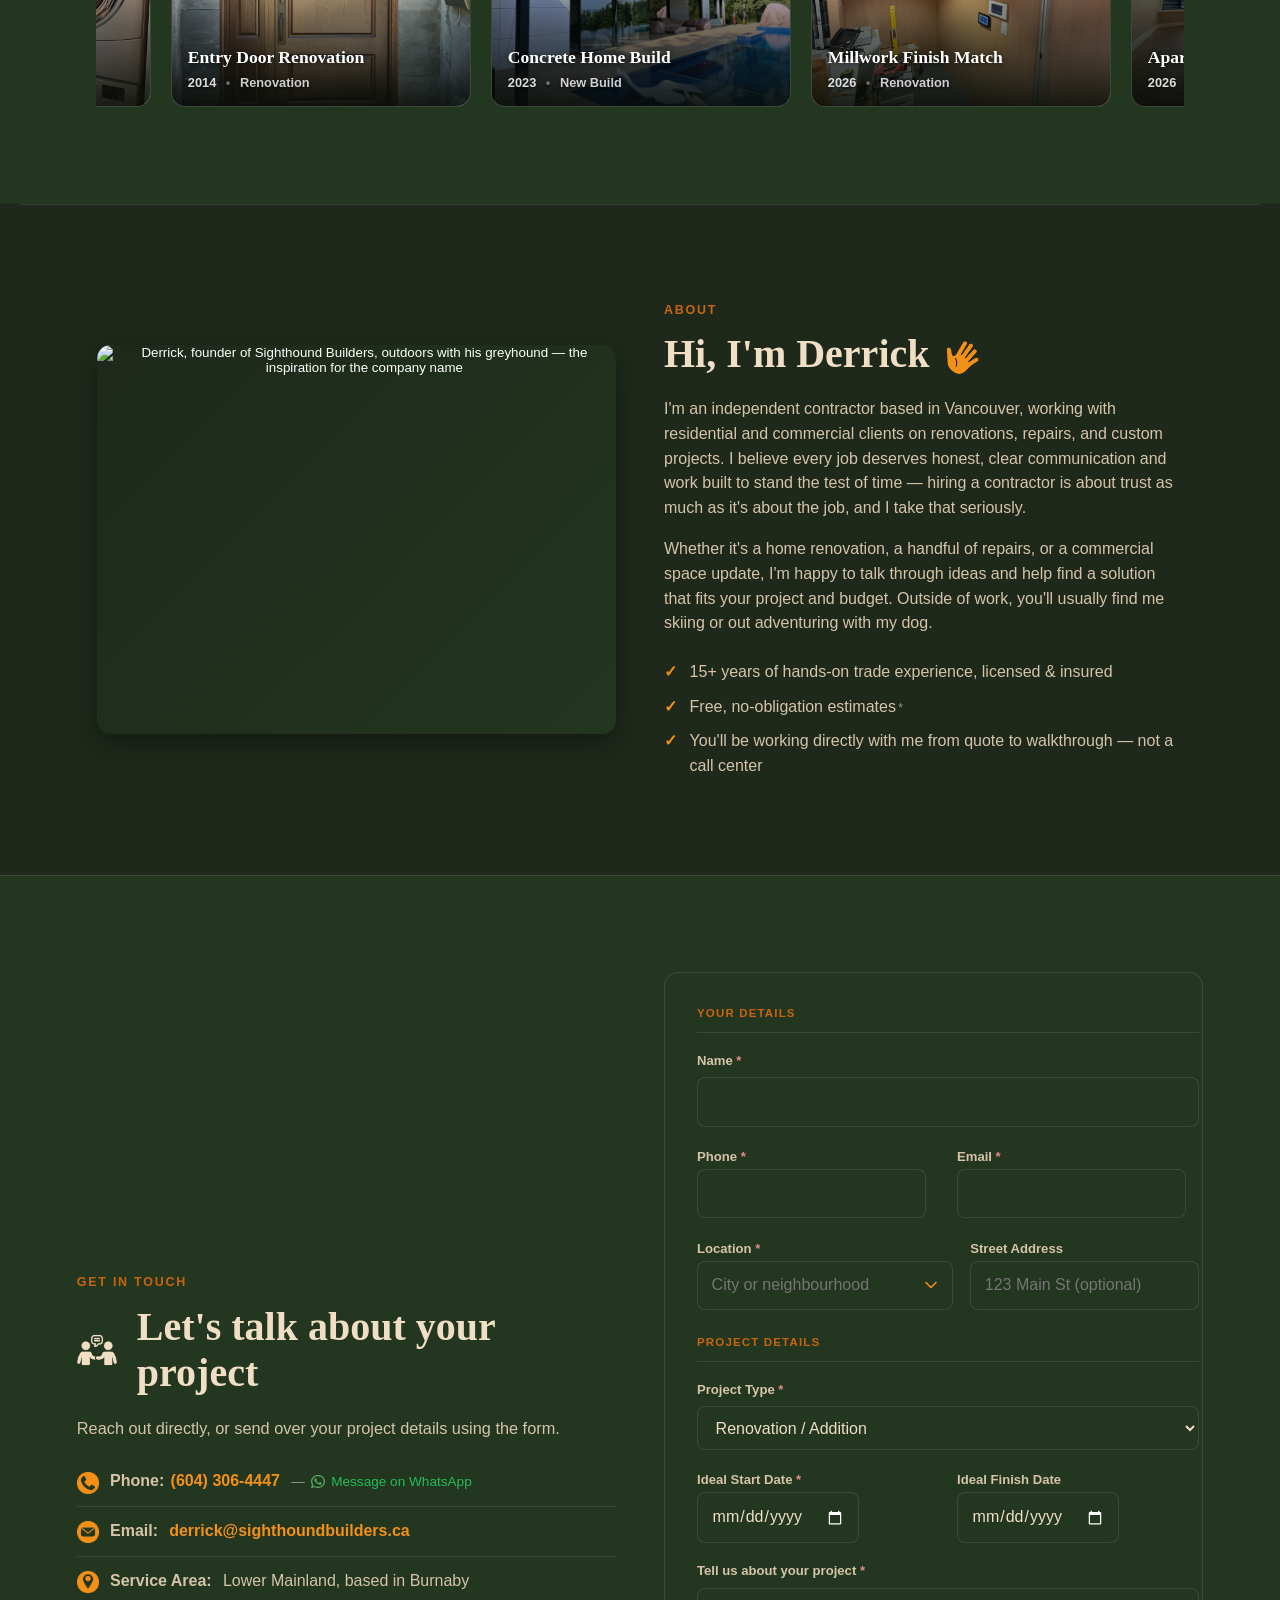
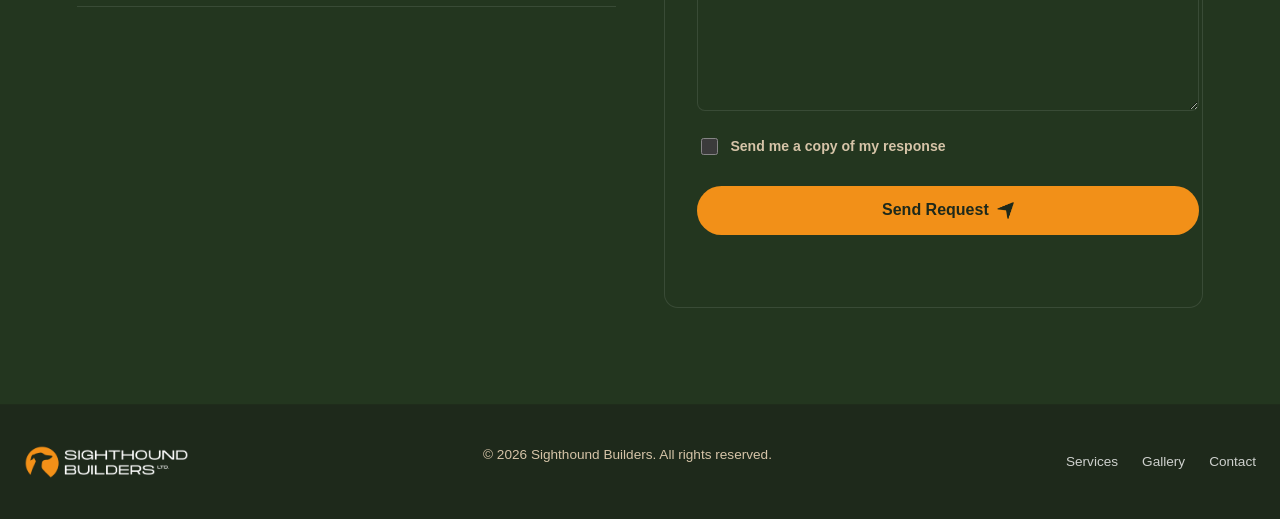
==== commit b42a0a84: "Replace location <datalist> with a custom-styled combobox, add a fade-in box for custom entries The " ====
--- a/index.html
+++ b/index.html
@@ -353,26 +353,16 @@
           <div class="form-row form-row-split">
             <div>
               <label for="location">Location <span class="required-mark" aria-hidden="true">*</span></label>
-              <input type="text" id="location" name="location" class="has-dropdown-affordance" placeholder="City or neighbourhood" required autocomplete="off" list="locationSuggestions">
-              <datalist id="locationSuggestions">
-                <option value="Burnaby">
-                <option value="Downtown Vancouver">
-                <option value="East Vancouver">
-                <option value="Vancouver Westside">
-                <option value="New Westminster">
-                <option value="North Vancouver">
-                <option value="West Vancouver">
-                <option value="Richmond">
-                <option value="Surrey">
-                <option value="Delta">
-                <option value="White Rock">
-                <option value="Coquitlam">
-                <option value="Port Coquitlam">
-                <option value="Port Moody">
-                <option value="Pitt Meadows">
-                <option value="Maple Ridge">
-                <option value="Langley">
-              </datalist>
+              <div class="location-combobox">
+                <input type="text" id="location" name="location" class="has-dropdown-affordance" placeholder="City or neighbourhood" required autocomplete="off" role="combobox" aria-expanded="false" aria-autocomplete="list" aria-controls="locationOptions">
+                <ul class="location-options" id="locationOptions" role="listbox" hidden></ul>
+              </div>
+              <div class="location-custom" id="locationCustom">
+                <div class="location-custom-inner">
+                  <label for="locationCustomInput">Type your location</label>
+                  <input type="text" id="locationCustomInput" placeholder="Neighbourhood, city, or area" disabled>
+                </div>
+              </div>
             </div>
             <div>
               <label for="streetAddress">Street Address</label>
--- a/style.css
+++ b/style.css
@@ -1736,16 +1736,87 @@
   box-shadow: 0 0 0 3px rgba(242, 144, 24, 0.18);
 }
 
-/* A <select> always gets a native dropdown arrow, but a text input with a
-   datalist (used for the location suggestions) doesn't reliably show one
-   across browsers — draw our own so it reads as clearly as the Project
-   Type <select> right below it. */
+/* A <select> always gets a native dropdown arrow; draw the same on the
+   location field so it reads as clearly as the Project Type <select>
+   right below it. */
 .has-dropdown-affordance {
   padding-right: 2.5rem;
   background-image: url("data:image/svg+xml,%3Csvg xmlns='http://www.w3.org/2000/svg' viewBox='0 0 12 8' fill='none'%3E%3Cpath d='M1 1.5L6 6.5L11 1.5' stroke='%23F29018' stroke-width='1.6' stroke-linecap='round' stroke-linejoin='round'/%3E%3C/svg%3E");
   background-repeat: no-repeat;
   background-position: right 0.9rem center;
   background-size: 12px 8px;
+}
+
+/* Location suggestions: a custom-built list rather than a native
+   <datalist>, since a datalist's popup is rendered entirely by the
+   browser/OS with no CSS access at all — it can never be made to match
+   the rest of the form the way this can. */
+.location-combobox {
+  position: relative;
+}
+
+.location-options {
+  position: absolute;
+  z-index: 20;
+  top: calc(100% + 0.4rem);
+  left: 0;
+  right: 0;
+  max-height: 260px;
+  overflow-y: auto;
+  margin: 0;
+  padding: 0.4rem;
+  list-style: none;
+  background: var(--surface);
+  border: 1px solid var(--line);
+  border-radius: var(--radius-sm);
+  box-shadow: var(--shadow-md);
+}
+
+.location-options[hidden] {
+  display: none;
+}
+
+.location-option {
+  padding: 0.55rem 0.75rem;
+  border-radius: var(--radius-sm);
+  color: var(--ink-soft);
+  font-size: 0.92rem;
+  cursor: pointer;
+}
+
+.location-option:hover,
+.location-option.is-active {
+  background: var(--amber);
+  color: var(--navy-deep);
+}
+
+.location-option-fallback {
+  margin-top: 0.3rem;
+  padding-top: 0.75rem;
+  border-top: 1px solid var(--line);
+  color: var(--ink-faint);
+  font-style: italic;
+}
+
+/* Collapsed by default (0 height, transparent) rather than hidden — the
+   padding lives on the inner div so the outer box has nothing but
+   max-height/opacity to animate, and doesn't jump when it appears. */
+.location-custom {
+  max-height: 0;
+  opacity: 0;
+  overflow: hidden;
+  transition: max-height 0.35s var(--ease), opacity 0.3s var(--ease);
+}
+
+.location-custom.is-visible {
+  max-height: 100px;
+  opacity: 1;
+}
+
+.location-custom-inner {
+  display: grid;
+  gap: 0.4rem;
+  padding-top: 0.75rem;
 }
 
 .form-checkbox {
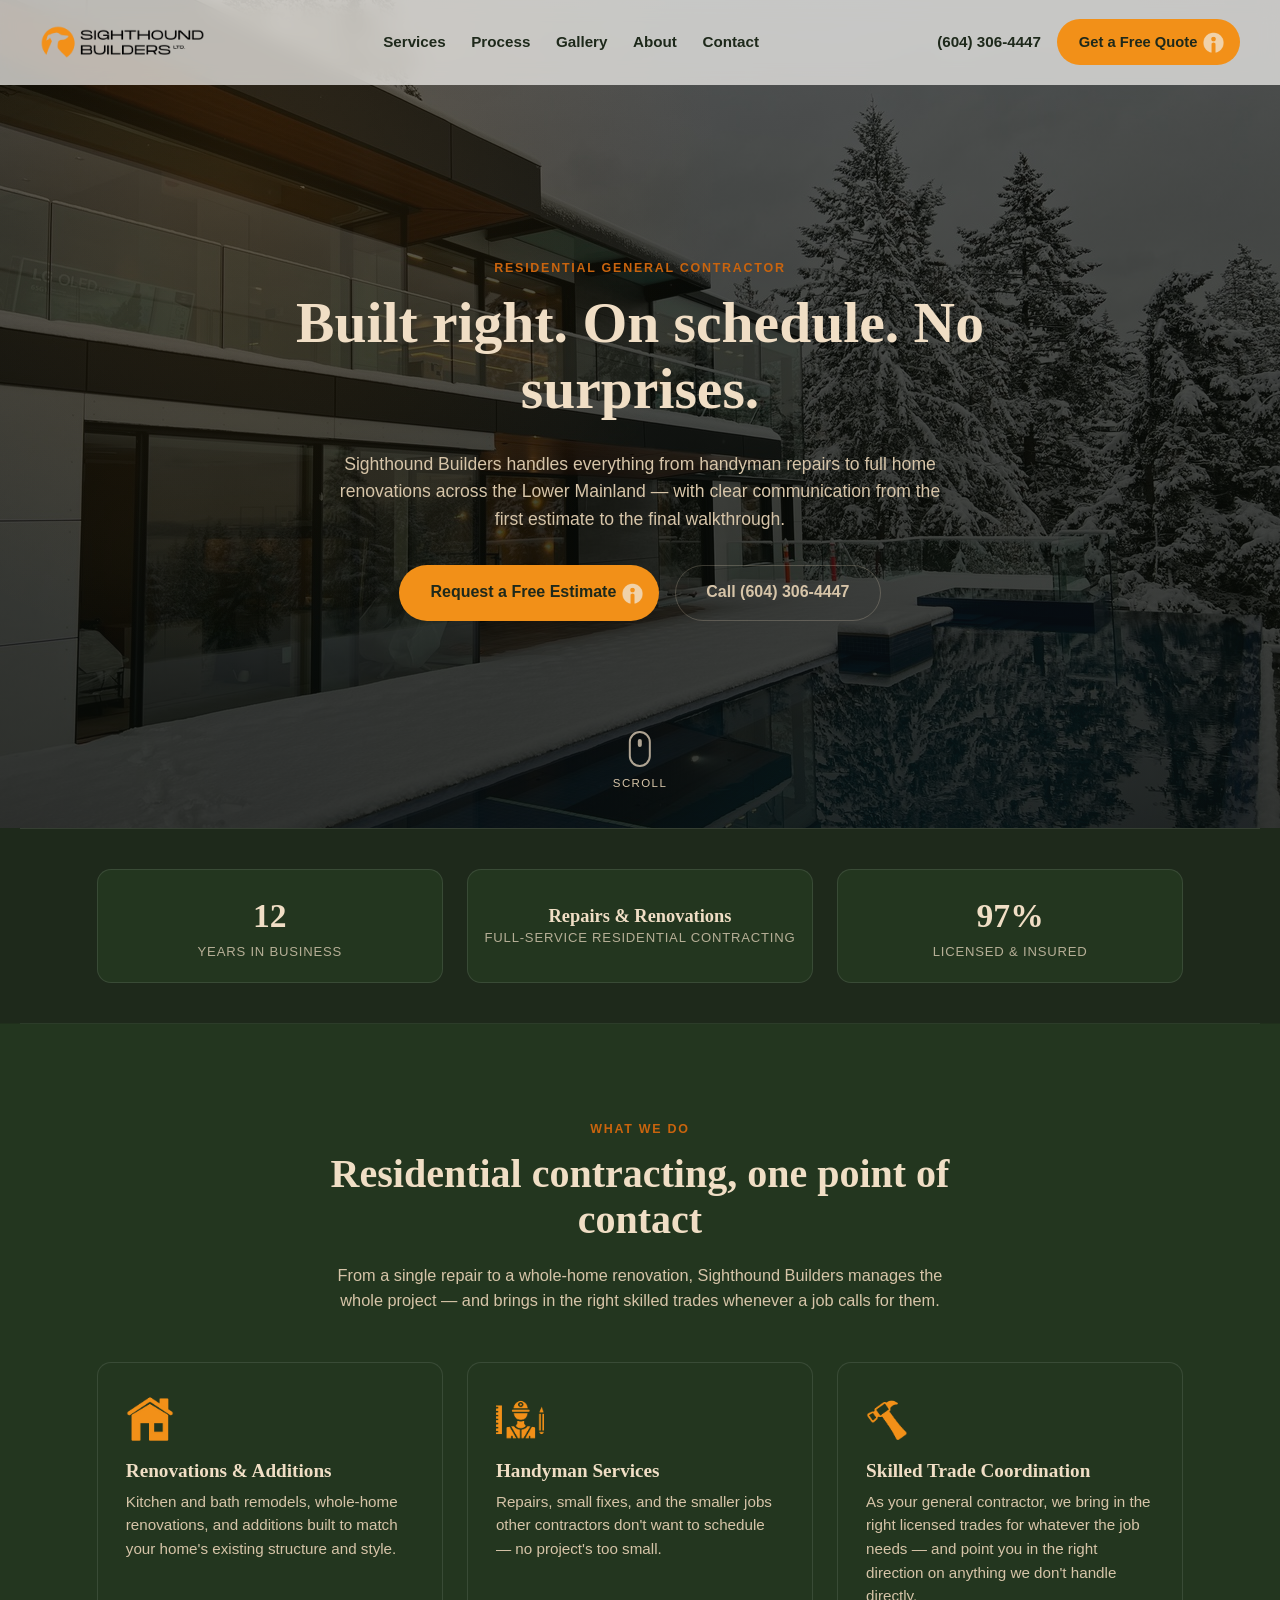
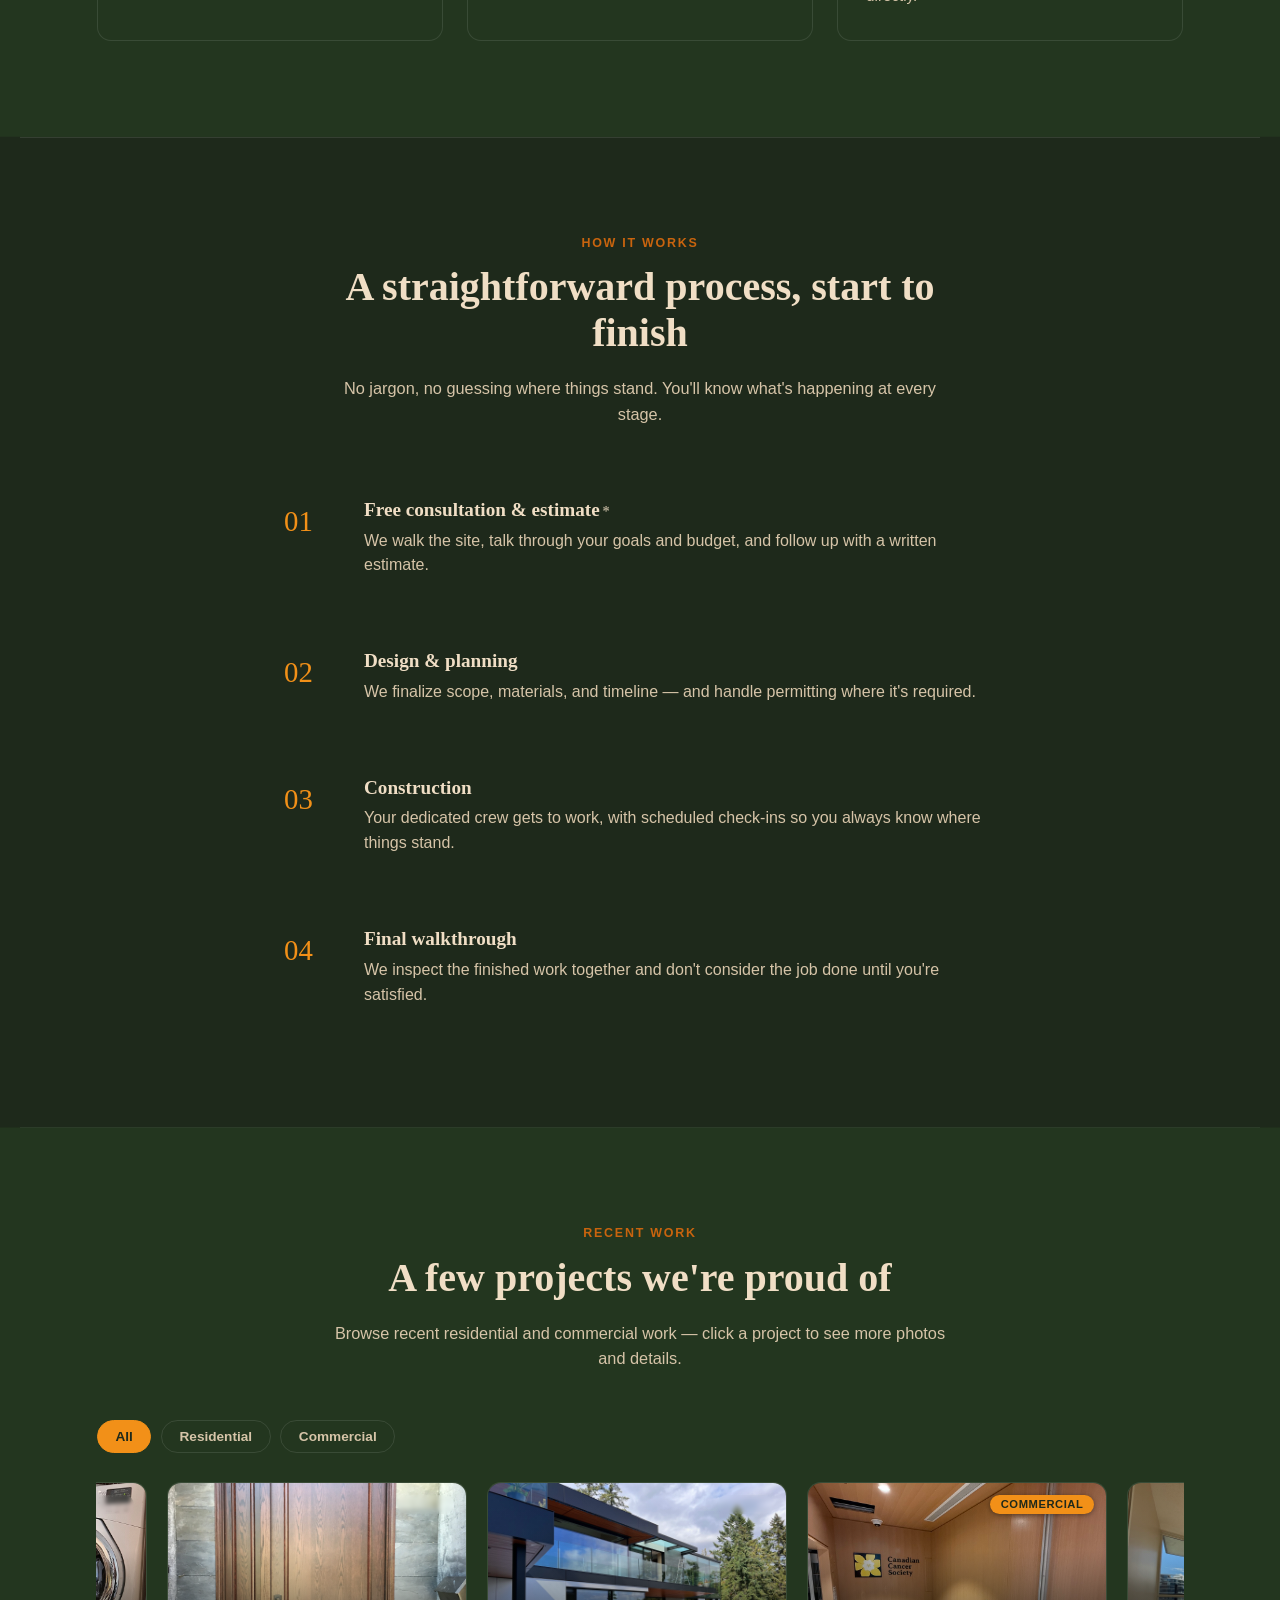
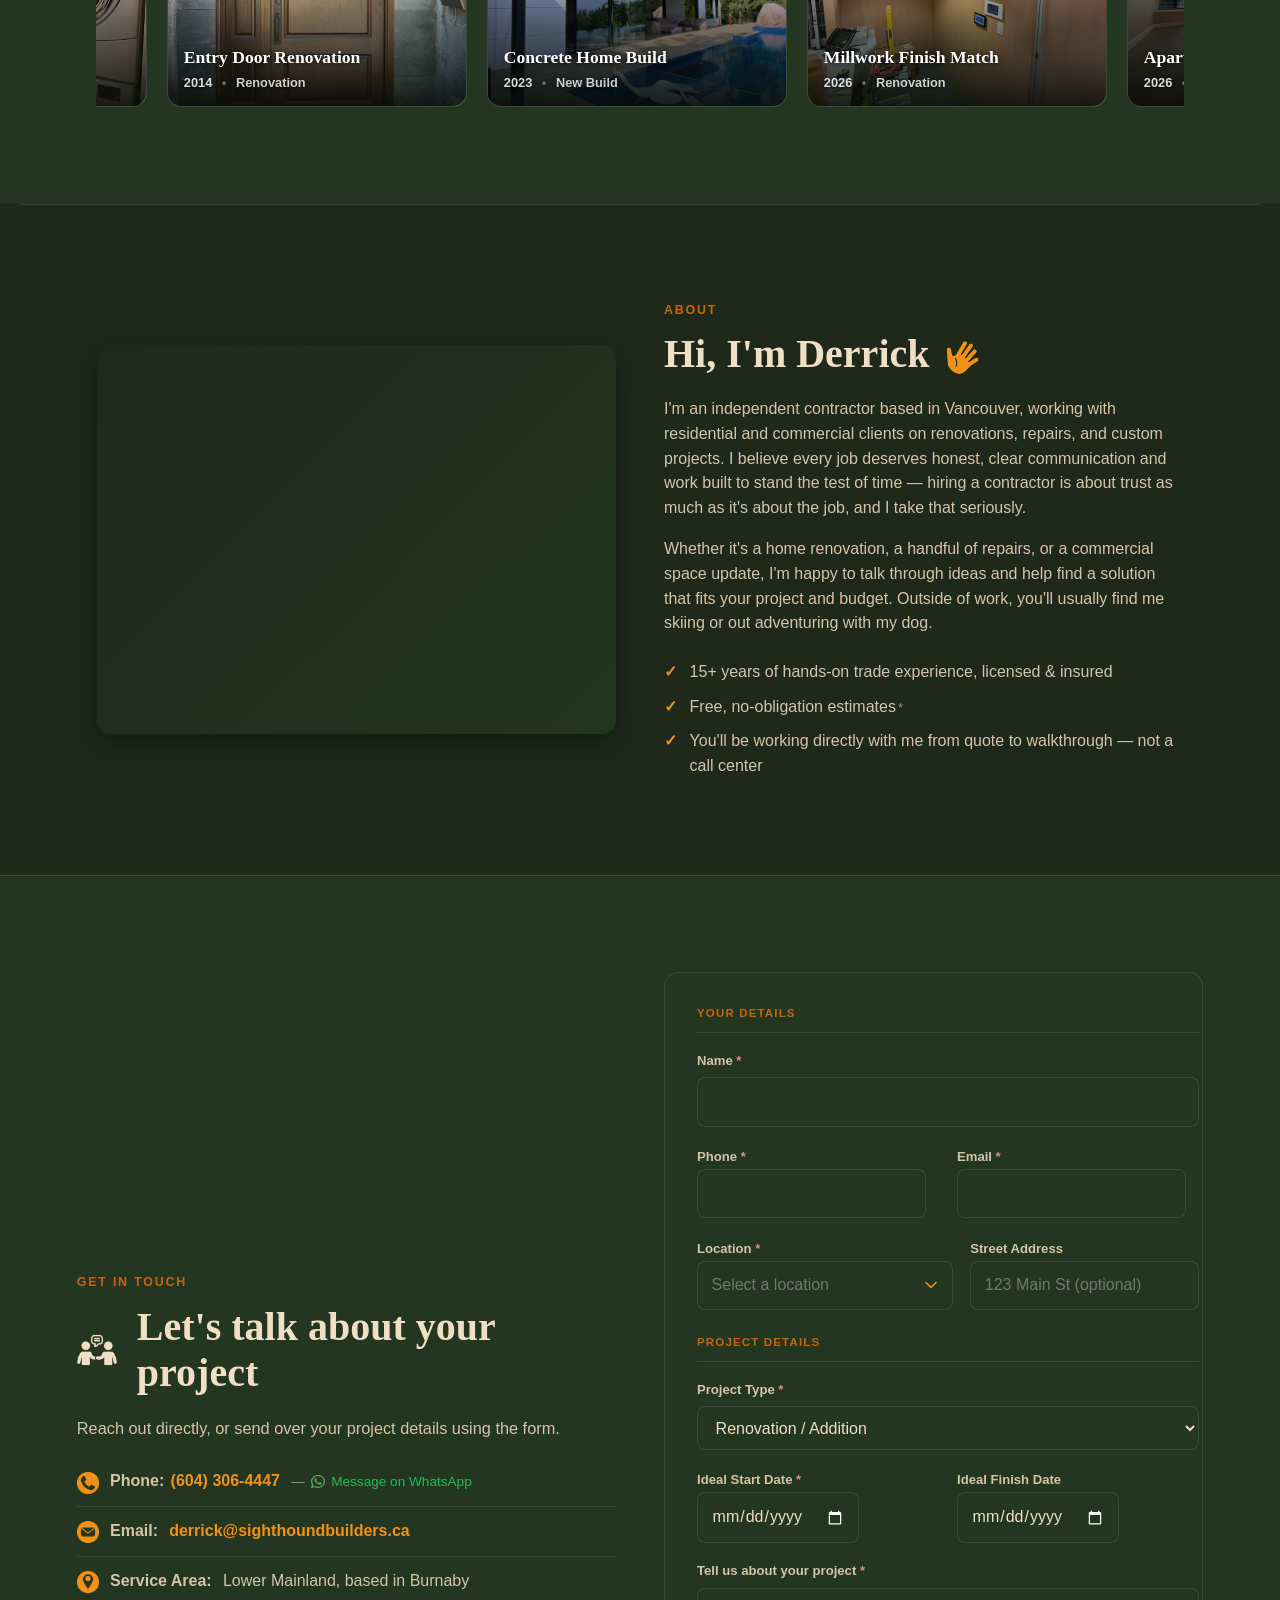
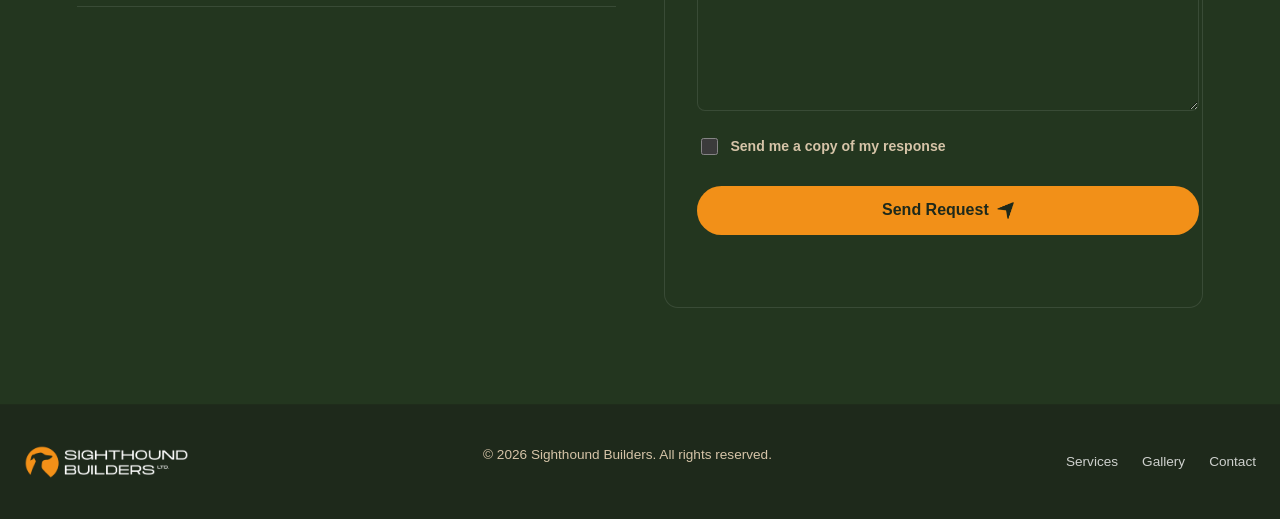
==== commit ae7cbd3d: "Make the location field selection-only, matching the Project Type <select> Added readonly so typing " ====
--- a/index.html
+++ b/index.html
@@ -354,7 +354,7 @@
             <div>
               <label for="location">Location <span class="required-mark" aria-hidden="true">*</span></label>
               <div class="location-combobox">
-                <input type="text" id="location" name="location" class="has-dropdown-affordance" placeholder="City or neighbourhood" required autocomplete="off" role="combobox" aria-expanded="false" aria-autocomplete="list" aria-controls="locationOptions">
+                <input type="text" id="location" name="location" class="has-dropdown-affordance" placeholder="Select a location" required readonly autocomplete="off" role="combobox" aria-expanded="false" aria-autocomplete="none" aria-controls="locationOptions">
                 <ul class="location-options" id="locationOptions" role="listbox" hidden></ul>
               </div>
               <div class="location-custom" id="locationCustom">
--- a/style.css
+++ b/style.css
@@ -1738,9 +1738,14 @@
 
 /* A <select> always gets a native dropdown arrow; draw the same on the
    location field so it reads as clearly as the Project Type <select>
-   right below it. */
+   right below it. readonly blocks typing (selection only, like a real
+   <select> — free text only happens in the "not in list" box below), so
+   the cursor and hidden caret signal "click to choose" rather than "type
+   here". */
 .has-dropdown-affordance {
   padding-right: 2.5rem;
+  cursor: pointer;
+  caret-color: transparent;
   background-image: url("data:image/svg+xml,%3Csvg xmlns='http://www.w3.org/2000/svg' viewBox='0 0 12 8' fill='none'%3E%3Cpath d='M1 1.5L6 6.5L11 1.5' stroke='%23F29018' stroke-width='1.6' stroke-linecap='round' stroke-linejoin='round'/%3E%3C/svg%3E");
   background-repeat: no-repeat;
   background-position: right 0.9rem center;
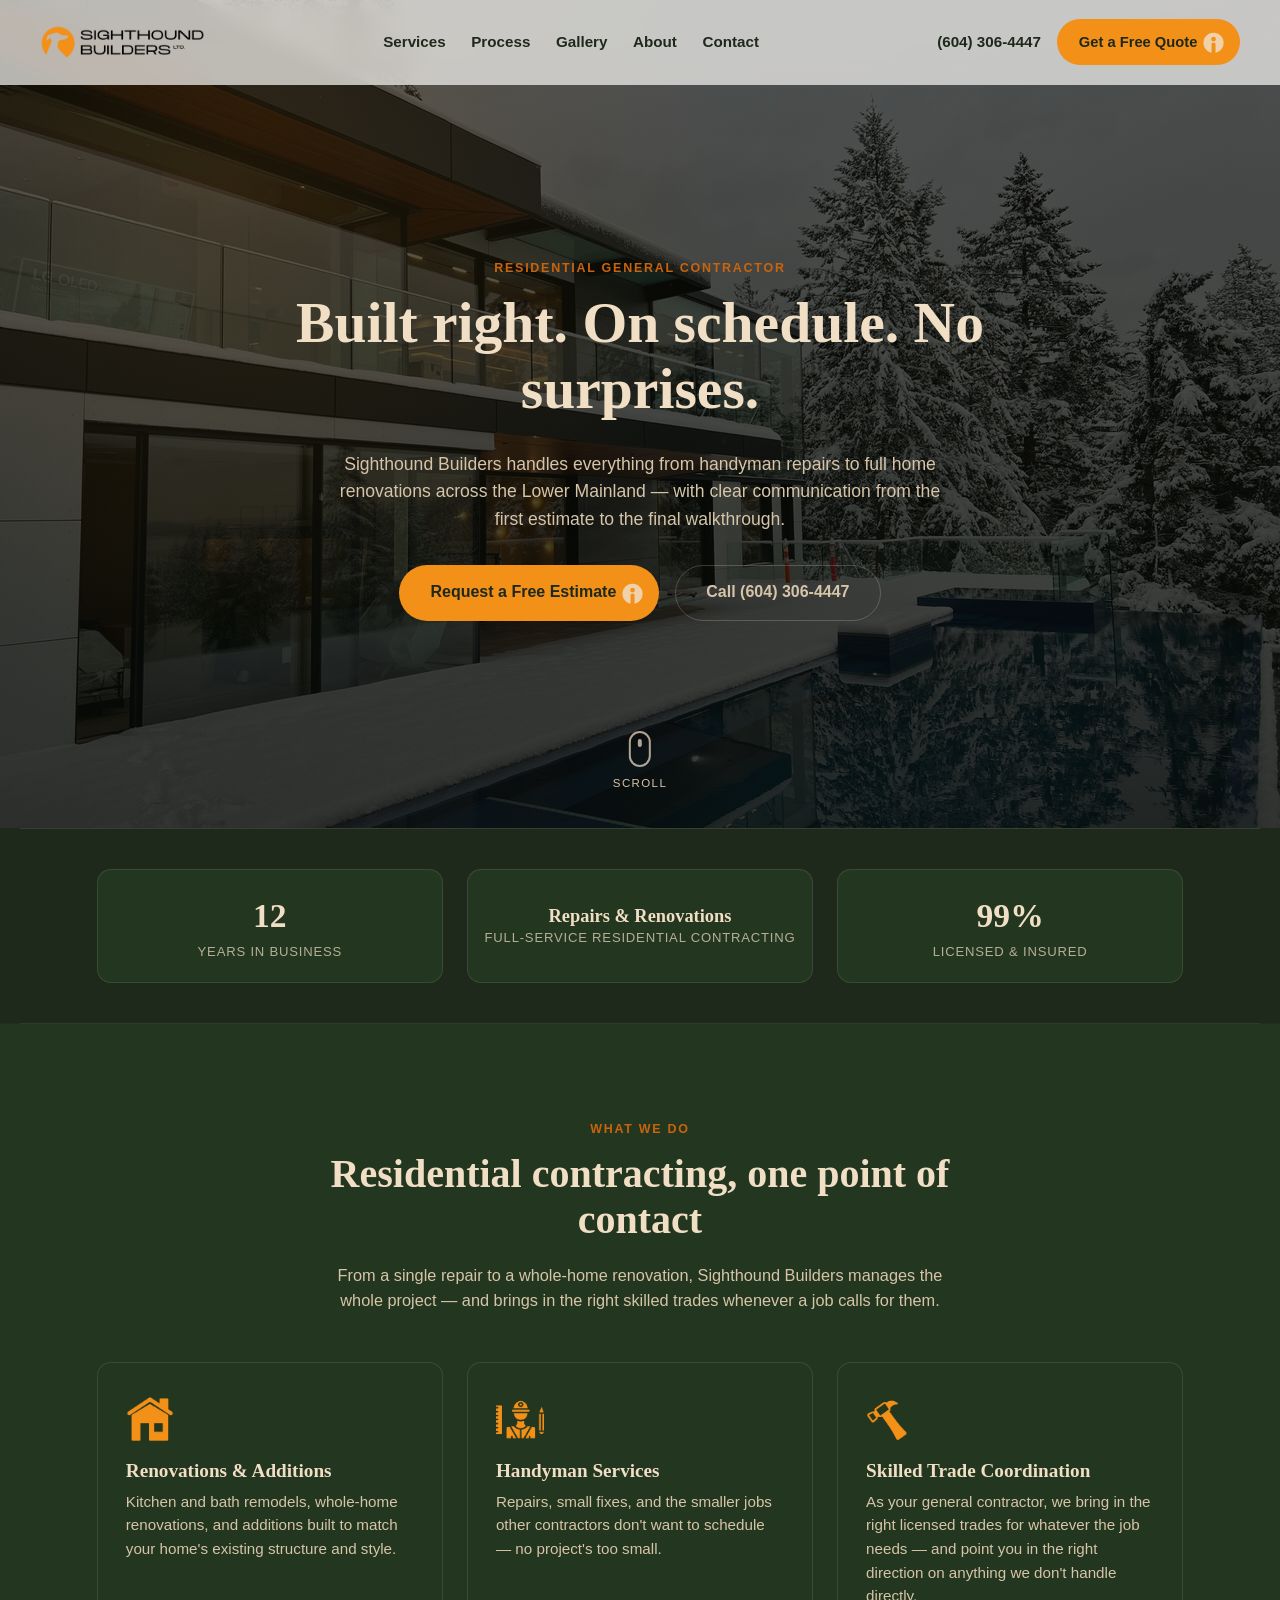
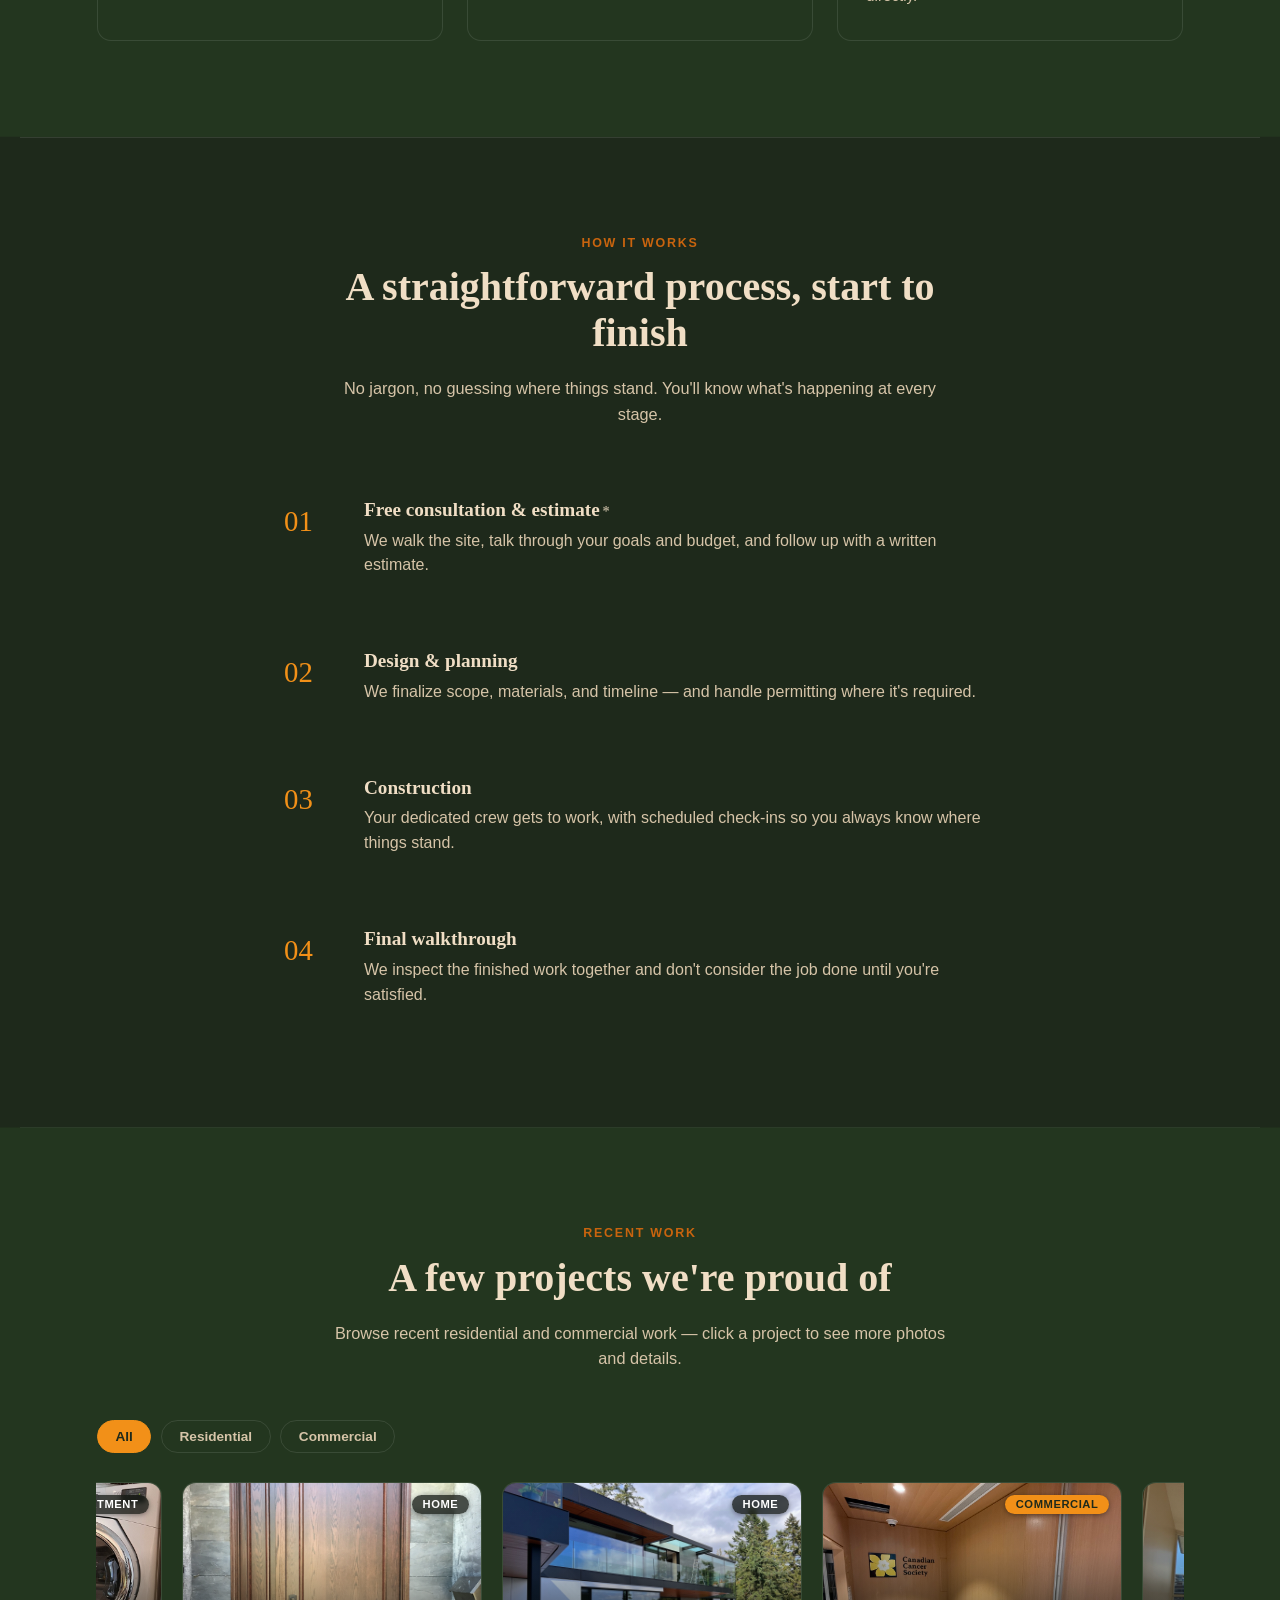
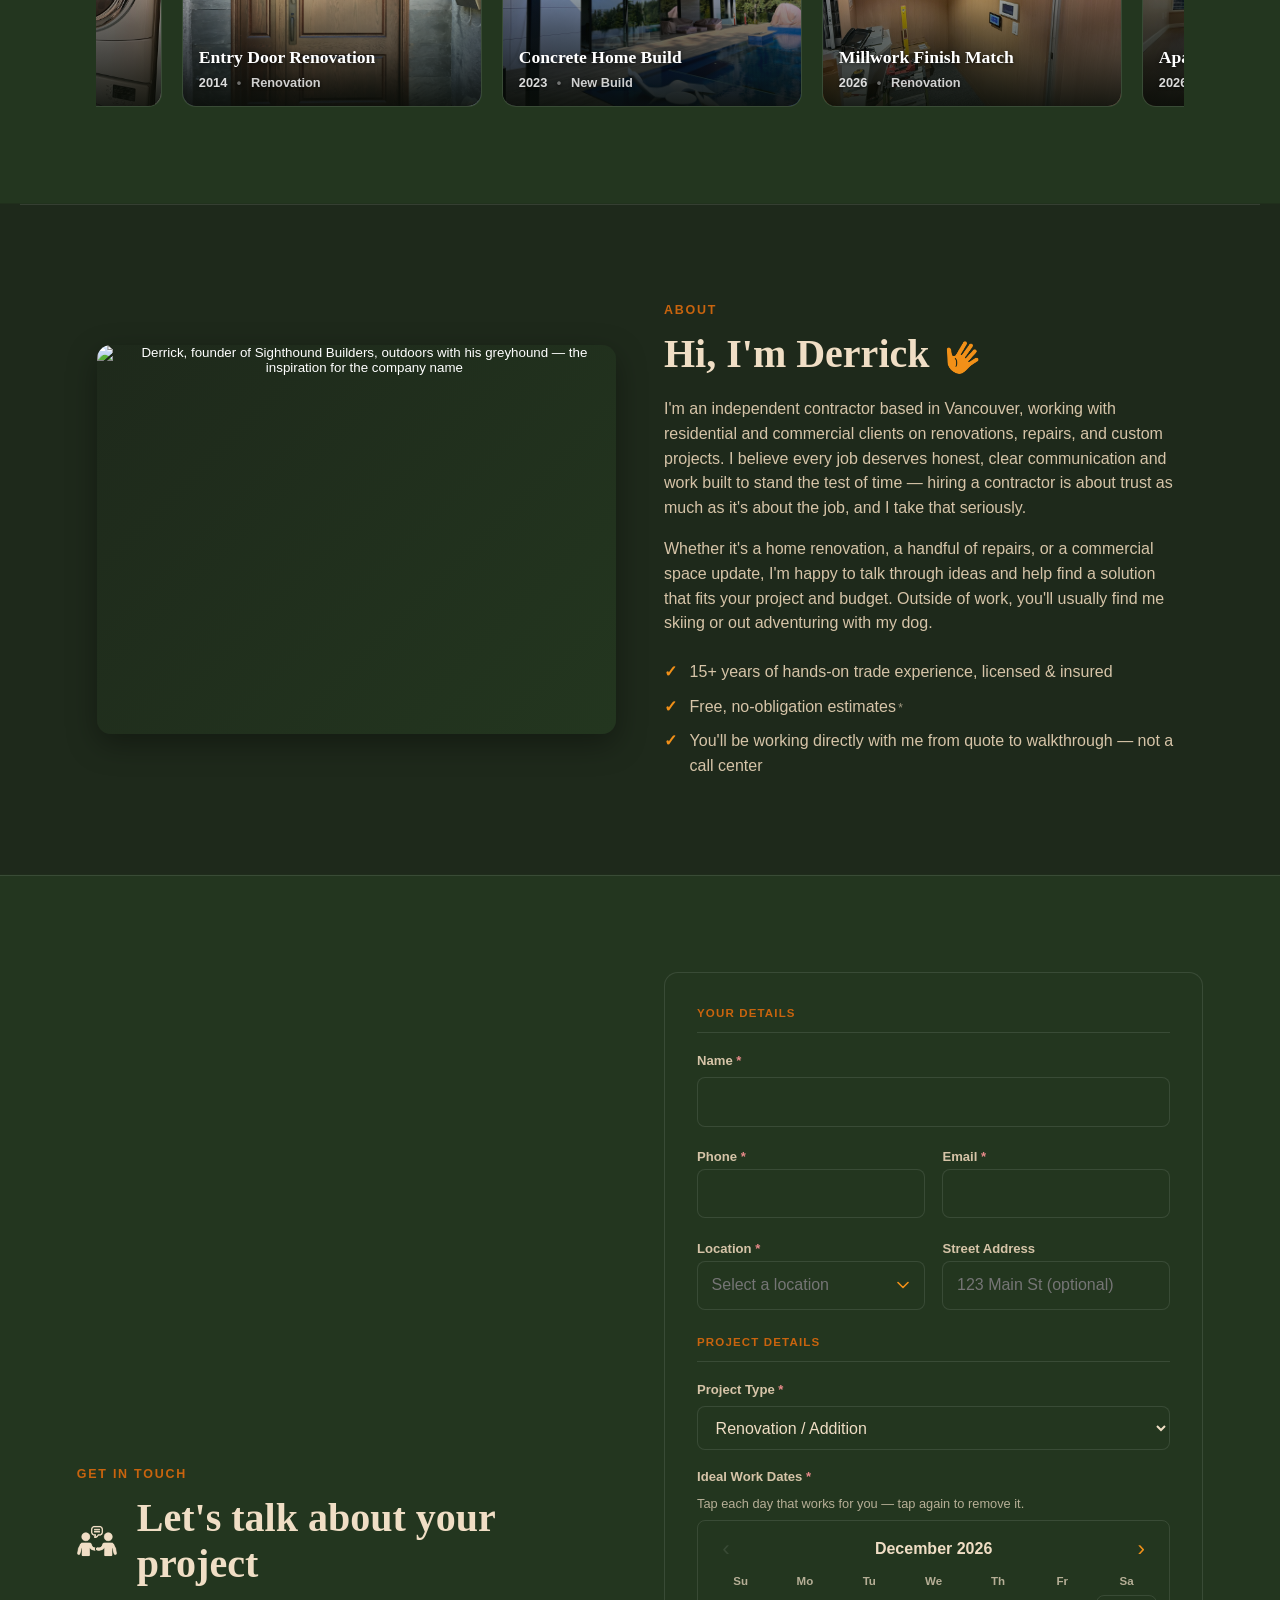
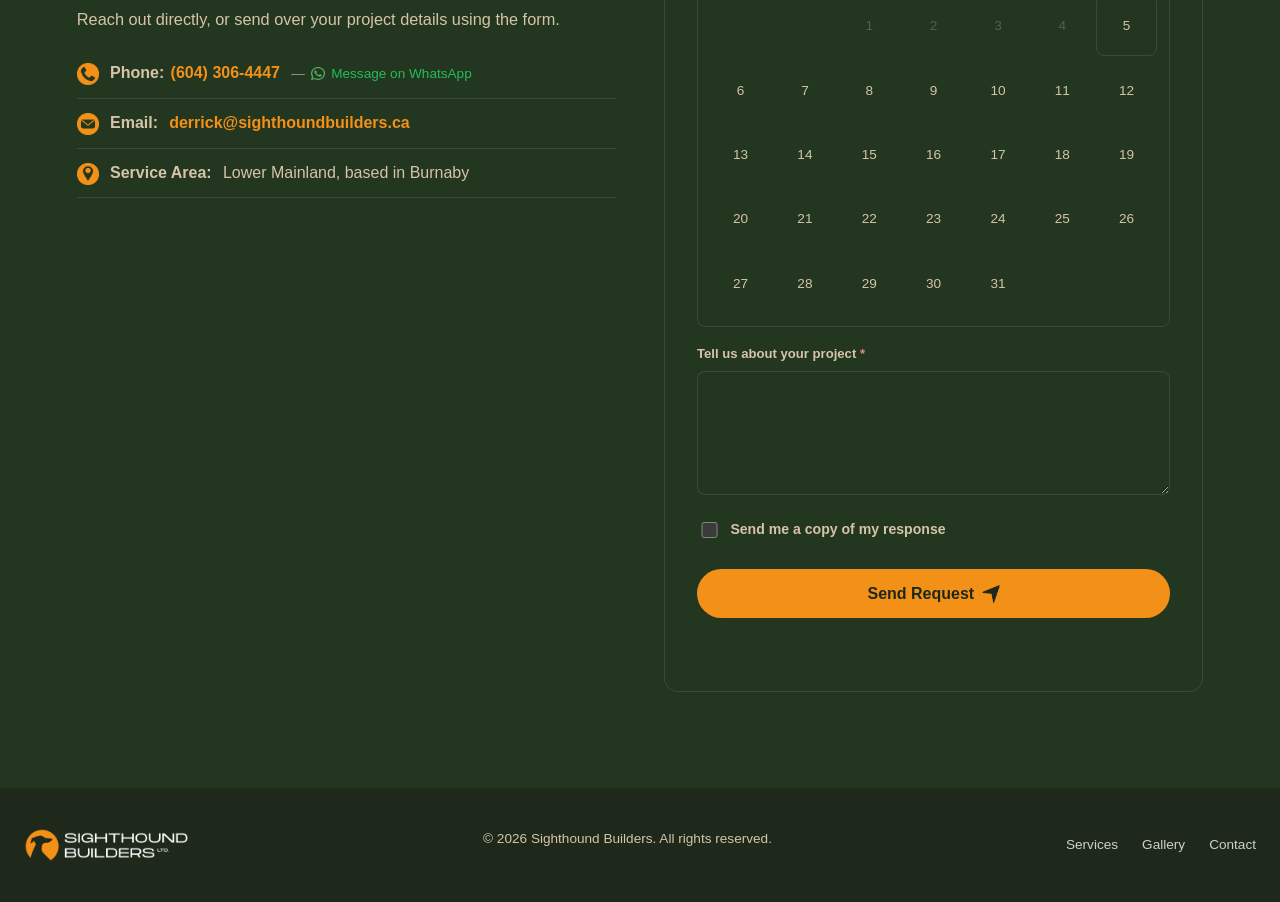
==== commit 114133d9: "Replace start/finish date inputs with a multi-day work dates calendar, tag local test submissions Th" ====
--- a/index.html
+++ b/index.html
@@ -382,15 +382,25 @@
               <option>Other</option>
             </select>
           </div>
-          <div class="form-row form-row-split">
-            <div>
-              <label for="startDate">Ideal Start Date <span class="required-mark" aria-hidden="true">*</span></label>
-              <input type="date" id="startDate" name="startDate" required>
-            </div>
-            <div>
-              <label for="finishDate">Ideal Finish Date</label>
-              <input type="date" id="finishDate" name="finishDate">
-            </div>
+          <div class="form-row">
+            <span class="form-label" id="workDatesLabel">Ideal Work Dates <span class="required-mark" aria-hidden="true">*</span></span>
+            <p class="form-hint" id="workDatesHint">Tap each day that works for you — tap again to remove it.</p>
+            <div class="date-picker" id="workDatesPicker" role="group" aria-labelledby="workDatesLabel" aria-describedby="workDatesHint">
+              <div class="date-picker-header">
+                <button type="button" class="date-picker-nav" id="workDatesPrev" aria-label="Previous month">&#8249;</button>
+                <span class="date-picker-month" id="workDatesMonth" aria-live="polite"></span>
+                <button type="button" class="date-picker-nav" id="workDatesNext" aria-label="Next month">&#8250;</button>
+              </div>
+              <div class="date-picker-weekdays" aria-hidden="true">
+                <span>Su</span><span>Mo</span><span>Tu</span><span>We</span><span>Th</span><span>Fr</span><span>Sa</span>
+              </div>
+              <div class="date-picker-grid" id="workDatesGrid"></div>
+            </div>
+            <div class="date-picker-summary" id="workDatesSummary" hidden>
+              <ul class="date-chips" id="workDatesChips"></ul>
+              <button type="button" class="date-picker-clear" id="workDatesClear">Clear all</button>
+            </div>
+            <input type="hidden" name="workDates" id="workDates">
           </div>
           <div class="form-row">
             <label for="message">Tell us about your project <span class="required-mark" aria-hidden="true">*</span></label>
--- a/style.css
+++ b/style.css
@@ -1705,7 +1705,7 @@
 .form-row { display: grid; gap: 0.4rem; }
 
 .form-row-split {
-  grid-template-columns: 1fr 1fr;
+  grid-template-columns: minmax(0, 1fr) minmax(0, 1fr);
   display: grid;
   gap: 1.1rem;
 }
@@ -1722,6 +1722,8 @@
 
 input, select, textarea {
   font: inherit;
+  width: 100%;
+  min-width: 0;
   padding: 0.7rem 0.85rem;
   border-radius: var(--radius-sm);
   border: 1.5px solid var(--line);
@@ -1822,6 +1824,160 @@
   display: grid;
   gap: 0.4rem;
   padding-top: 0.75rem;
+}
+
+/* Ideal work dates: a span rather than a <label>, since it names a group
+   of day buttons rather than a single control — same look as the labels. */
+.form-label {
+  font-size: 0.82rem;
+  font-weight: 700;
+  color: var(--ink-soft);
+}
+
+.form-hint {
+  margin: 0;
+  font-size: 0.8rem;
+  color: var(--ink-faint);
+}
+
+.date-picker {
+  border: 1.5px solid var(--line);
+  border-radius: var(--radius-sm);
+  padding: 0.75rem;
+  transition: border-color 0.25s var(--ease);
+}
+
+.date-picker.is-invalid {
+  border-color: #e88a8a;
+}
+
+.date-picker-header {
+  display: flex;
+  align-items: center;
+  justify-content: space-between;
+  margin-bottom: 0.5rem;
+}
+
+.date-picker-month {
+  font-weight: 700;
+  color: var(--ink);
+}
+
+.date-picker-nav {
+  width: 2rem;
+  height: 2rem;
+  border: none;
+  border-radius: 50%;
+  background: transparent;
+  color: var(--amber);
+  font-size: 1.4rem;
+  line-height: 1;
+  cursor: pointer;
+  transition: background 0.2s var(--ease);
+}
+
+.date-picker-nav:hover:not(:disabled) {
+  background: rgba(242, 144, 24, 0.15);
+}
+
+.date-picker-nav:disabled {
+  color: var(--line);
+  cursor: default;
+}
+
+.date-picker-weekdays,
+.date-picker-grid {
+  display: grid;
+  grid-template-columns: repeat(7, minmax(0, 1fr));
+  gap: 0.2rem;
+  text-align: center;
+}
+
+.date-picker-weekdays {
+  font-size: 0.72rem;
+  font-weight: 700;
+  color: var(--ink-faint);
+  margin-bottom: 0.25rem;
+}
+
+.date-picker-day {
+  aspect-ratio: 1;
+  min-width: 0;
+  border: 1.5px solid transparent;
+  border-radius: var(--radius-sm);
+  background: transparent;
+  color: var(--ink-soft);
+  font: inherit;
+  font-size: 0.85rem;
+  cursor: pointer;
+  transition: background 0.15s var(--ease), color 0.15s var(--ease);
+}
+
+.date-picker-day:hover:not(:disabled) {
+  background: rgba(242, 144, 24, 0.15);
+}
+
+.date-picker-day:focus-visible {
+  outline: none;
+  border-color: var(--amber);
+}
+
+.date-picker-day.is-today {
+  border-color: var(--line);
+}
+
+.date-picker-day.is-selected {
+  background: var(--amber);
+  color: var(--navy-deep);
+  font-weight: 700;
+}
+
+.date-picker-day:disabled {
+  color: rgba(240, 222, 197, 0.25);
+  cursor: default;
+}
+
+.date-picker-summary {
+  display: flex;
+  flex-wrap: wrap;
+  align-items: center;
+  gap: 0.4rem;
+  margin-top: 0.3rem;
+}
+
+.date-picker-summary[hidden] {
+  display: none;
+}
+
+.date-chips {
+  display: contents;
+  list-style: none;
+}
+
+.date-chip {
+  border: 1px solid rgba(242, 144, 24, 0.45);
+  border-radius: 999px;
+  background: rgba(242, 144, 24, 0.12);
+  color: var(--ink);
+  font: inherit;
+  font-size: 0.78rem;
+  padding: 0.25rem 0.65rem;
+  cursor: pointer;
+}
+
+.date-chip:hover {
+  background: rgba(242, 144, 24, 0.25);
+}
+
+.date-picker-clear {
+  border: none;
+  background: none;
+  color: var(--ink-faint);
+  font: inherit;
+  font-size: 0.78rem;
+  text-decoration: underline;
+  cursor: pointer;
+  padding: 0.25rem;
 }
 
 .form-checkbox {
